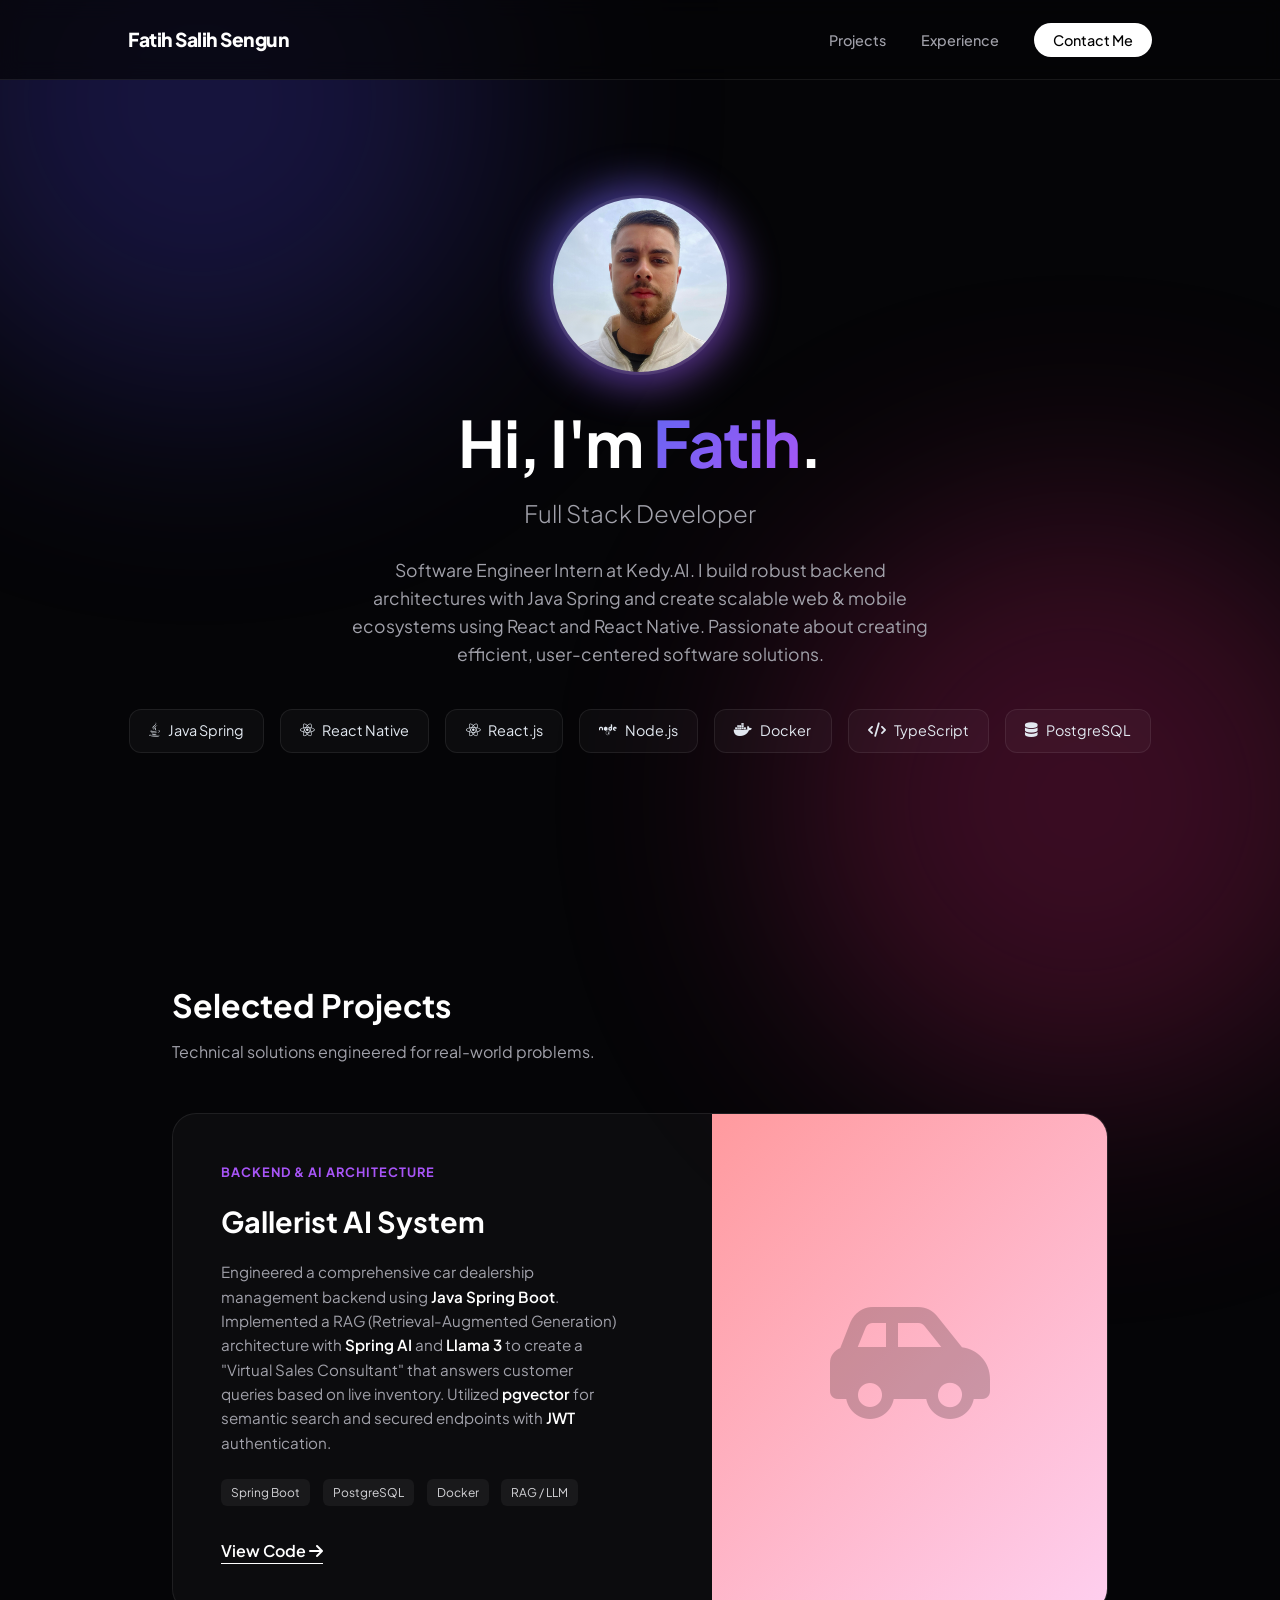
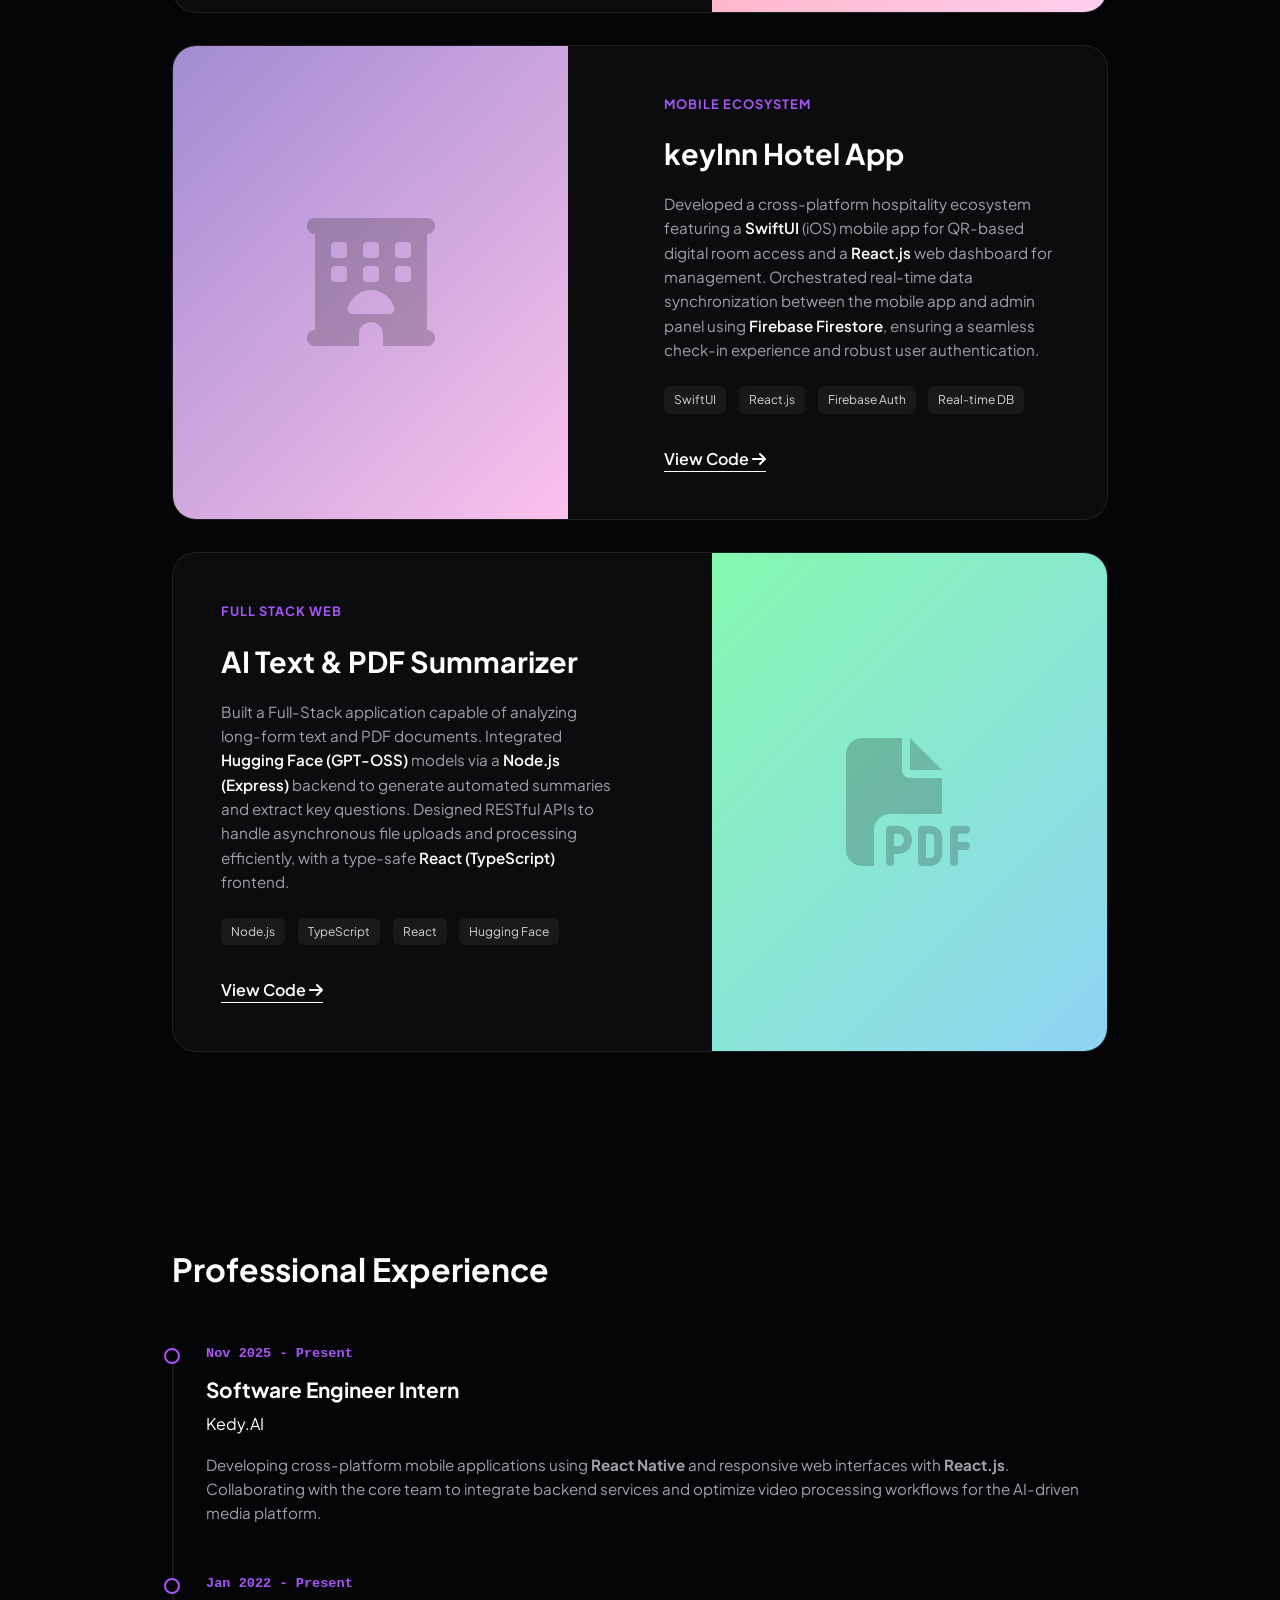
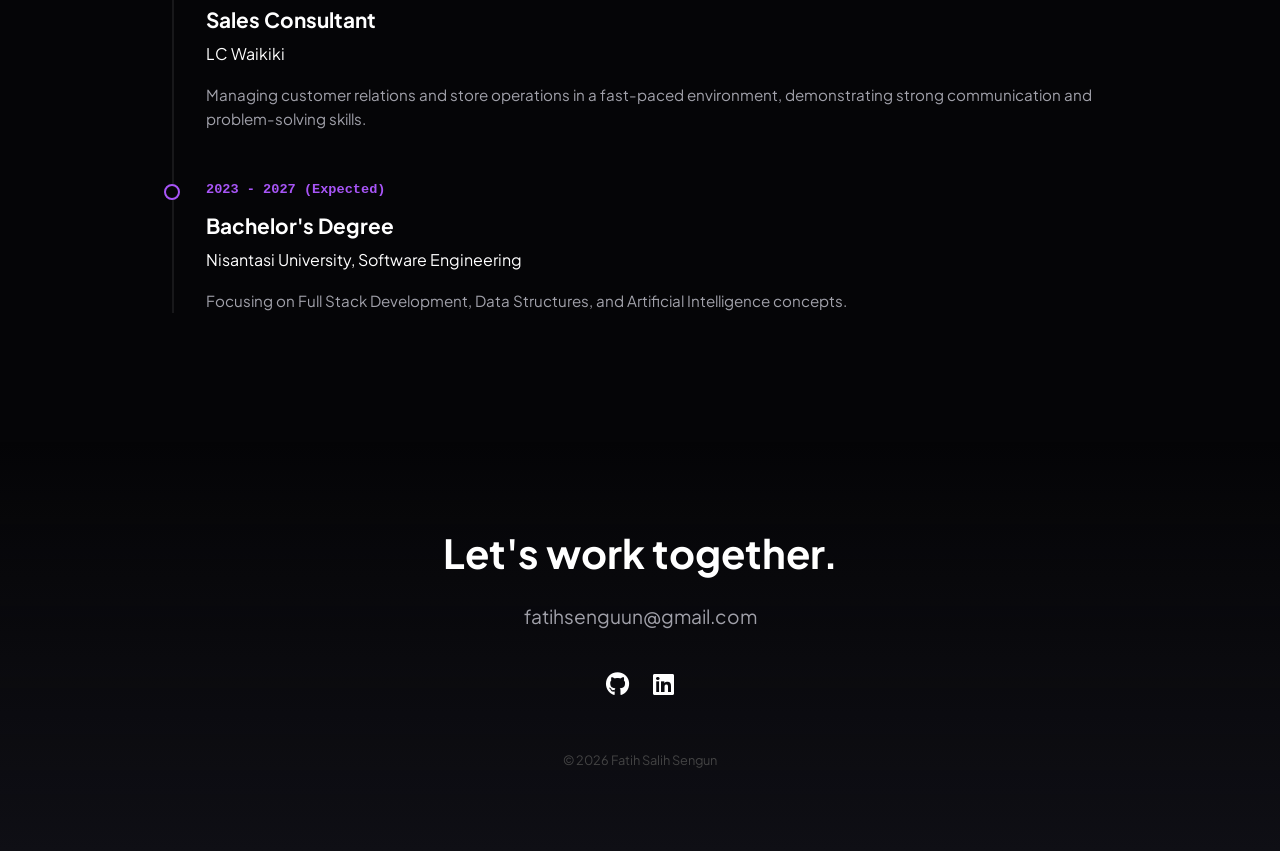
==== index.html @ d30a7472 "first commit" ====
<!DOCTYPE html>
<html lang="en">
<head>
    <meta charset="UTF-8">
    <meta name="viewport" content="width=device-width, initial-scale=1.0">
    <title>Fatih Salih Sengun | Full Stack Developer</title>
    <link rel="preconnect" href="https://fonts.googleapis.com">
    <link rel="preconnect" href="https://fonts.gstatic.com" crossorigin>
    <link href="https://fonts.googleapis.com/css2?family=Plus+Jakarta+Sans:wght@300;500;700;800&display=swap" rel="stylesheet">
    <link rel="stylesheet" href="https://cdnjs.cloudflare.com/ajax/libs/font-awesome/6.4.0/css/all.min.css">
    <link rel="stylesheet" href="style.css">
</head>
<body>

    <div class="ambient-light light-1"></div>
    <div class="ambient-light light-2"></div>

    <nav class="navbar">
        <div class="logo">Fatih Salih Sengun</div>
        <div class="nav-links">
            <a href="#projects">Projects</a>
            <a href="#experience">Experience</a>
            <a href="#contact" class="btn-contact">Contact Me</a>
        </div>
    </nav>

    <section class="hero-section">
        <div class="profile-glow-container">
            <div class="glowing-circle"></div>
            <img src="profile.png" alt="Fatih Salih Sengun" class="profile-img">
        </div>

        <h1 class="hero-title">
            Hi, I'm <span class="gradient-text">Fatih</span>.
        </h1>
        <h2 class="hero-subtitle">
            Full Stack Developer
        </h2>
        <p class="hero-desc">
            Software Engineer Intern at Kedy.AI. I build robust backend architectures with Java Spring and create scalable web & mobile ecosystems using React and React Native. Passionate about creating efficient, user-centered software solutions.
        </p>

        <div class="tech-badges">
            <span><i class="fa-brands fa-java"></i> Java Spring</span>
            <span><i class="fa-brands fa-react"></i> React Native</span>
            <span><i class="fa-brands fa-react"></i> React.js</span>
            <span><i class="fa-brands fa-node"></i> Node.js</span>
            <span><i class="fa-brands fa-docker"></i> Docker</span>
            <span><i class="fa-solid fa-code"></i> TypeScript</span>
            <span><i class="fa-solid fa-database"></i> PostgreSQL</span>
        </div>
    </section>

    <section id="projects" class="section-container">
        <div class="section-header">
            <h3>Selected Projects</h3>
            <p>Technical solutions engineered for real-world problems.</p>
        </div>

        <div class="project-row">
            <div class="project-info">
                <span class="project-tag">Backend & AI Architecture</span>
                <h4>Gallerist AI System</h4>
                <p>
                    Engineered a comprehensive car dealership management backend using <strong>Java Spring Boot</strong>. 
                    Implemented a RAG (Retrieval-Augmented Generation) architecture with <strong>Spring AI</strong> and <strong>Llama 3</strong> to create a "Virtual Sales Consultant" that answers customer queries based on live inventory.
                    Utilized <strong>pgvector</strong> for semantic search and secured endpoints with <strong>JWT</strong> authentication.
                </p>
                <div class="tech-stack-mini">
                    <span>Spring Boot</span>
                    <span>PostgreSQL</span>
                    <span>Docker</span>
                    <span>RAG / LLM</span>
                </div>
                <div class="links">
                    <a href="https://github.com/fatihsenguun/springbootgallerist" target="_blank">View Code <i class="fa-solid fa-arrow-right"></i></a>
                </div>
            </div>
            <div class="project-visual aesthetic-1">
                <i class="fa-solid fa-car-side icon-bg"></i>
            </div>
        </div>

        <div class="project-row reverse">
            <div class="project-info">
                <span class="project-tag">Mobile Ecosystem</span>
                <h4>keyInn Hotel App</h4>
                <p>
                    Developed a cross-platform hospitality ecosystem featuring a <strong>SwiftUI</strong> (iOS) mobile app for QR-based digital room access and a <strong>React.js</strong> web dashboard for management.
                    Orchestrated real-time data synchronization between the mobile app and admin panel using <strong>Firebase Firestore</strong>, ensuring a seamless check-in experience and robust user authentication.
                </p>
                <div class="tech-stack-mini">
                    <span>SwiftUI</span>
                    <span>React.js</span>
                    <span>Firebase Auth</span>
                    <span>Real-time DB</span>
                </div>
                <div class="links">
                    <a href="https://github.com/fatihsenguun/swiftuihotelproject" target="_blank">View Code <i class="fa-solid fa-arrow-right"></i></a>
                </div>
            </div>
            <div class="project-visual aesthetic-2">
                <i class="fa-solid fa-hotel icon-bg"></i>
            </div>
        </div>

         <div class="project-row">
            <div class="project-info">
                <span class="project-tag">Full Stack Web</span>
                <h4>AI Text & PDF Summarizer</h4>
                <p>
                    Built a Full-Stack application capable of analyzing long-form text and PDF documents. 
                    Integrated <strong>Hugging Face (GPT-OSS)</strong> models via a <strong>Node.js (Express)</strong> backend to generate automated summaries and extract key questions.
                    Designed RESTful APIs to handle asynchronous file uploads and processing efficiently, with a type-safe <strong>React (TypeScript)</strong> frontend.
                </p>
                <div class="tech-stack-mini">
                    <span>Node.js</span>
                    <span>TypeScript</span>
                    <span>React</span>
                    <span>Hugging Face</span>
                </div>
                <div class="links">
                    <a href="https://github.com/fatihsenguun/ai-textpdf-summarizer" target="_blank">View Code <i class="fa-solid fa-arrow-right"></i></a>
                </div>
            </div>
            <div class="project-visual aesthetic-3">
                <i class="fa-solid fa-file-pdf icon-bg"></i>
            </div>
        </div>
    </section>

    <section id="experience" class="section-container">
        <div class="section-header">
            <h3>Professional Experience</h3>
        </div>

        <div class="timeline-clean">
            <div class="timeline-item">
                <div class="time">Nov 2025 - Present</div>
                <div class="role">Software Engineer Intern</div>
                <div class="company">Kedy.AI</div>
                <p>
                    Developing cross-platform mobile applications using <strong>React Native</strong> and responsive web interfaces with <strong>React.js</strong>. 
                    Collaborating with the core team to integrate backend services and optimize video processing workflows for the AI-driven media platform.
                </p>
            </div>
            <div class="timeline-item">
                <div class="time">Jan 2022 - Present</div>
                <div class="role">Sales Consultant</div>
                <div class="company">LC Waikiki</div>
                <p>Managing customer relations and store operations in a fast-paced environment, demonstrating strong communication and problem-solving skills.</p>
            </div>
            <div class="timeline-item">
                <div class="time">2023 - 2027 (Expected)</div>
                <div class="role">Bachelor's Degree</div>
                <div class="company">Nisantasi University, Software Engineering</div>
                <p>Focusing on Full Stack Development, Data Structures, and Artificial Intelligence concepts.</p>
            </div>
        </div>
    </section>

    <footer id="contact">
        <h2>Let's work together.</h2>
        <p>fatihsenguun@gmail.com</p>
        <div class="footer-socials">
            <a href="https://github.com/fatihsenguun" target="_blank"><i class="fa-brands fa-github"></i></a>
            <a href="https://www.linkedin.com/in/fatih-salih-sengun-7976012b3" target="_blank"><i class="fa-brands fa-linkedin"></i></a>
        </div>
        <div class="copyright">© 2026 Fatih Salih Sengun</div>
    </footer>

    <script>
        if (history.scrollRestoration) {
            history.scrollRestoration = 'manual';
        } else {
            window.onbeforeunload = function () {
                window.scrollTo(0, 0);
            }
        }
        window.onload = function() {
            window.scrollTo(0, 0);
        }
    </script>

</body>
</html>
---- style.css ----
/* RESET & FONTS */
:root {
    --bg-main: #050507; /* Deep Void */
    --text-white: #ffffff;
    --text-gray: #a1a1aa;
    --primary-gradient: linear-gradient(135deg, #6366f1 0%, #a855f7 100%); /* Indigo to Purple */
    --surface-dark: rgba(255, 255, 255, 0.03);
    --border-light: rgba(255, 255, 255, 0.08);
    --glow-color: rgba(124, 58, 237, 0.5);
}

* {
    margin: 0;
    padding: 0;
    box-sizing: border-box;
    scroll-behavior: smooth;
}

body {
    background-color: var(--bg-main);
    color: var(--text-white);
    font-family: 'Plus Jakarta Sans', sans-serif;
    overflow-x: hidden;
    line-height: 1.6;
}

/* AMBIENT LIGHTS */
.ambient-light {
    position: fixed;
    width: 600px;
    height: 600px;
    border-radius: 50%;
    filter: blur(120px);
    z-index: -1;
    opacity: 0.25;
}

.light-1 {
    background: #4f46e5;
    top: -200px;
    left: -100px;
}

.light-2 {
    background: #db2777;
    bottom: -200px;
    right: -100px;
}

/* NAVBAR */
.navbar {
    display: flex;
    justify-content: space-between;
    align-items: center;
    padding: 1.5rem 10%;
    position: fixed;
    top: 0;
    width: 100%;
    backdrop-filter: blur(10px);
    background: rgba(5, 5, 7, 0.7);
    z-index: 100;
    border-bottom: 1px solid var(--border-light);
}

.logo {
    font-weight: 800;
    font-size: 1.2rem;
    color: #fff; /* Plain white for the name as requested */
    letter-spacing: -0.5px;
}

.nav-links a {
    text-decoration: none;
    color: var(--text-gray);
    margin-left: 2rem;
    font-size: 0.9rem;
    transition: 0.3s;
    font-weight: 500;
}

.nav-links a:hover {
    color: #fff;
}

.btn-contact {
    background: #fff;
    color: #000 !important;
    padding: 0.5rem 1.2rem;
    border-radius: 50px;
    font-weight: 600;
}

/* HERO SECTION */
.hero-section {
    min-height: 100vh;
    display: flex;
    flex-direction: column;
    justify-content: center;
    align-items: center;
    text-align: center;
    padding: 2rem;
    padding-top: 5rem;
}

.profile-glow-container {
    position: relative;
    width: 180px;
    height: 180px;
    margin-bottom: 2rem;
}

.glowing-circle {
    position: absolute;
    top: 50%; left: 50%;
    transform: translate(-50%, -50%);
    width: 110%;
    height: 110%;
    background: var(--primary-gradient);
    border-radius: 50%;
    filter: blur(20px);
    opacity: 0.6;
    animation: pulse 3s infinite;
}

@keyframes pulse {
    0% { opacity: 0.4; transform: translate(-50%, -50%) scale(0.95); }
    50% { opacity: 0.7; transform: translate(-50%, -50%) scale(1.05); }
    100% { opacity: 0.4; transform: translate(-50%, -50%) scale(0.95); }
}

.profile-img {
    width: 100%;
    height: 100%;
    border-radius: 50%;
    object-fit: cover;
    position: relative;
    z-index: 2;
    border: 3px solid rgba(255,255,255,0.1);
}

.hero-title {
    font-size: 4rem;
    font-weight: 700;
    line-height: 1.1;
    margin-bottom: 1rem;
    letter-spacing: -0.02em;
}

.gradient-text {
    background: var(--primary-gradient);
    -webkit-background-clip: text;
    -webkit-text-fill-color: transparent;
}

.hero-subtitle {
    font-size: 1.5rem;
    font-weight: 300;
    color: var(--text-gray);
    margin-bottom: 1.5rem;
}

.hero-desc {
    max-width: 600px;
    color: var(--text-gray);
    margin-bottom: 2.5rem;
    font-size: 1.1rem;
}

.tech-badges {
    display: flex;
    gap: 1rem;
    flex-wrap: wrap;
    justify-content: center;
}

.tech-badges span {
    background: var(--surface-dark);
    border: 1px solid var(--border-light);
    padding: 0.6rem 1.2rem;
    border-radius: 12px;
    font-size: 0.9rem;
    display: flex;
    align-items: center;
    gap: 8px;
    transition: 0.3s;
    color: #e2e8f0;
}

.tech-badges span:hover {
    border-color: #a855f7;
    background: rgba(168, 85, 247, 0.1);
}

/* SECTION STRUCTURE */
.section-container {
    max-width: 1000px;
    margin: 0 auto;
    padding: 5rem 2rem;
}

.section-header {
    margin-bottom: 3rem;
}

.section-header h3 {
    font-size: 2rem;
    margin-bottom: 0.5rem;
}

.section-header p {
    color: var(--text-gray);
}

/* PROJECTS ROW */
.project-row {
    display: flex;
    gap: 3rem;
    background: var(--surface-dark);
    border: 1px solid var(--border-light);
    border-radius: 24px;
    overflow: hidden;
    margin-bottom: 2rem;
    transition: transform 0.3s ease;
}

.project-row:hover {
    transform: translateY(-5px);
    border-color: rgba(255,255,255,0.2);
}

.project-row.reverse {
    flex-direction: row-reverse;
}

.project-info {
    flex: 1;
    padding: 3rem;
    display: flex;
    flex-direction: column;
    justify-content: center;
}

.project-tag {
    color: #a855f7;
    font-size: 0.8rem;
    font-weight: 700;
    text-transform: uppercase;
    letter-spacing: 1px;
    margin-bottom: 1rem;
}

.project-info h4 {
    font-size: 1.8rem;
    margin-bottom: 1rem;
}

.project-info p {
    color: var(--text-gray);
    margin-bottom: 1.5rem;
    font-size: 0.95rem;
}

.project-info strong {
    color: #fff;
    font-weight: 600;
}

.tech-stack-mini {
    display: flex;
    gap: 0.8rem;
    margin-bottom: 2rem;
    flex-wrap: wrap;
}

.tech-stack-mini span {
    font-size: 0.75rem;
    background: rgba(255,255,255,0.05);
    padding: 4px 10px;
    border-radius: 6px;
    color: #d4d4d8;
}

.links a {
    text-decoration: none;
    color: #fff;
    font-weight: 600;
    border-bottom: 1px solid #fff;
    padding-bottom: 2px;
    transition: 0.3s;
}

.links a:hover {
    color: #a855f7;
    border-color: #a855f7;
}

.project-visual {
    flex: 1;
    min-height: 320px;
    display: flex;
    align-items: center;
    justify-content: center;
    position: relative;
    overflow: hidden;
}

.icon-bg {
    font-size: 8rem;
    opacity: 0.2;
    color: #000;
}

/* Gradients for Images */
.aesthetic-1 { background: linear-gradient(135deg, #FF9A9E 0%, #FECFEF 100%); }
.aesthetic-2 { background: linear-gradient(135deg, #a18cd1 0%, #fbc2eb 100%); }
.aesthetic-3 { background: linear-gradient(135deg, #84fab0 0%, #8fd3f4 100%); }

/* TIMELINE */
.timeline-clean {
    border-left: 2px solid var(--border-light);
    padding-left: 2rem;
}

.timeline-item {
    position: relative;
    margin-bottom: 3rem;
}

.timeline-item::before {
    content: '';
    position: absolute;
    left: -2.6rem;
    top: 5px;
    width: 12px;
    height: 12px;
    background: var(--bg-main);
    border: 2px solid #a855f7;
    border-radius: 50%;
}

.time {
    font-size: 0.85rem;
    color: #a855f7;
    margin-bottom: 0.5rem;
    font-weight: 600;
    font-family: monospace;
}

.role {
    font-size: 1.3rem;
    font-weight: 700;
    margin-bottom: 0.3rem;
}

.company {
    font-size: 1rem;
    color: #fff;
    margin-bottom: 1rem;
}

.timeline-item p {
    color: var(--text-gray);
    font-size: 0.95rem;
}

/* FOOTER */
footer {
    text-align: center;
    padding: 5rem 1rem;
    background: linear-gradient(to top, #0f0f15, transparent);
}

footer h2 {
    font-size: 2.5rem;
    margin-bottom: 1rem;
}

footer p {
    font-size: 1.2rem;
    color: var(--text-gray);
    margin-bottom: 2rem;
}

.footer-socials {
    display: flex;
    justify-content: center;
    gap: 1.5rem;
    margin-bottom: 3rem;
}

.footer-socials a {
    color: #fff;
    font-size: 1.5rem;
    transition: 0.3s;
}

.footer-socials a:hover {
    color: #a855f7;
    transform: translateY(-3px);
}

.copyright {
    font-size: 0.8rem;
    color: #444;
}

/* RESPONSIVE */
@media (max-width: 768px) {
    .hero-title { font-size: 2.5rem; }
    .project-row { flex-direction: column; }
    .project-row.reverse { flex-direction: column; }
    .navbar { padding: 1.5rem 5%; }
    .nav-links { display: none; }
    .tech-badges { padding: 0 1rem; }
}
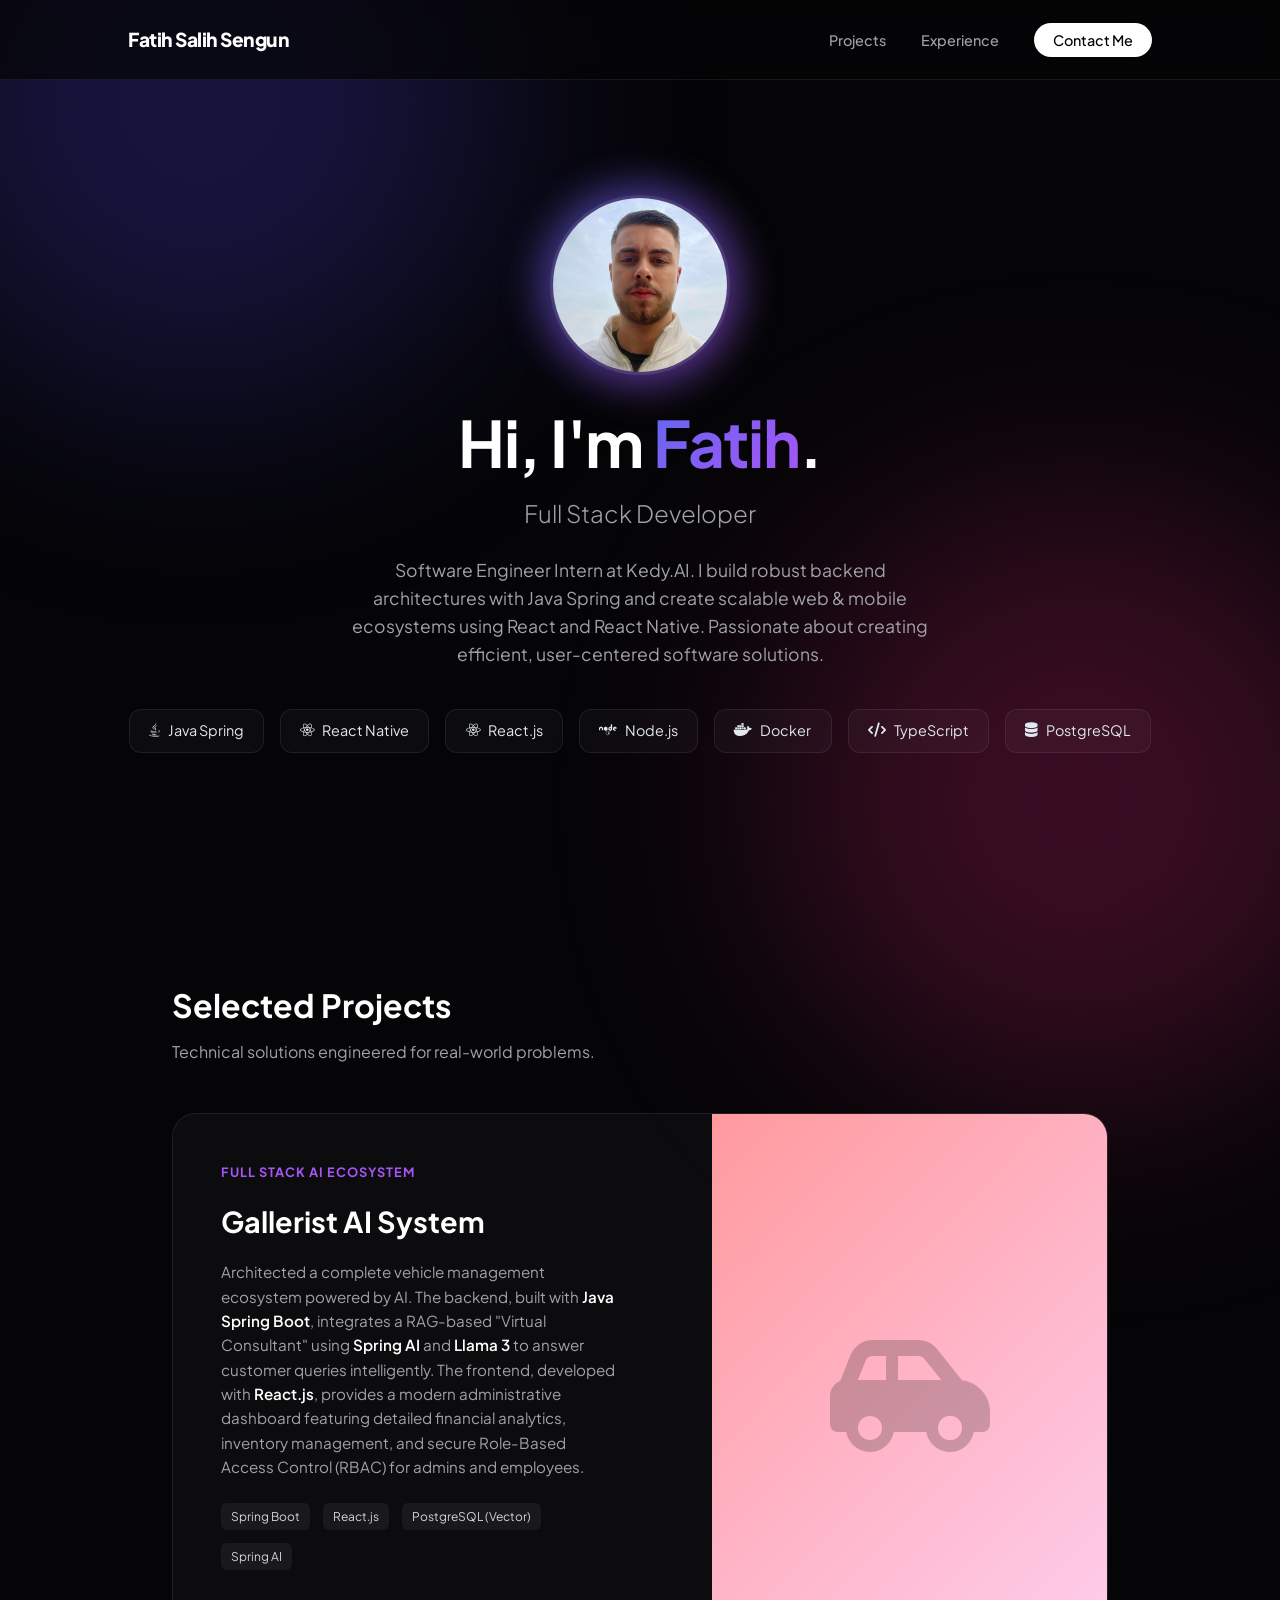
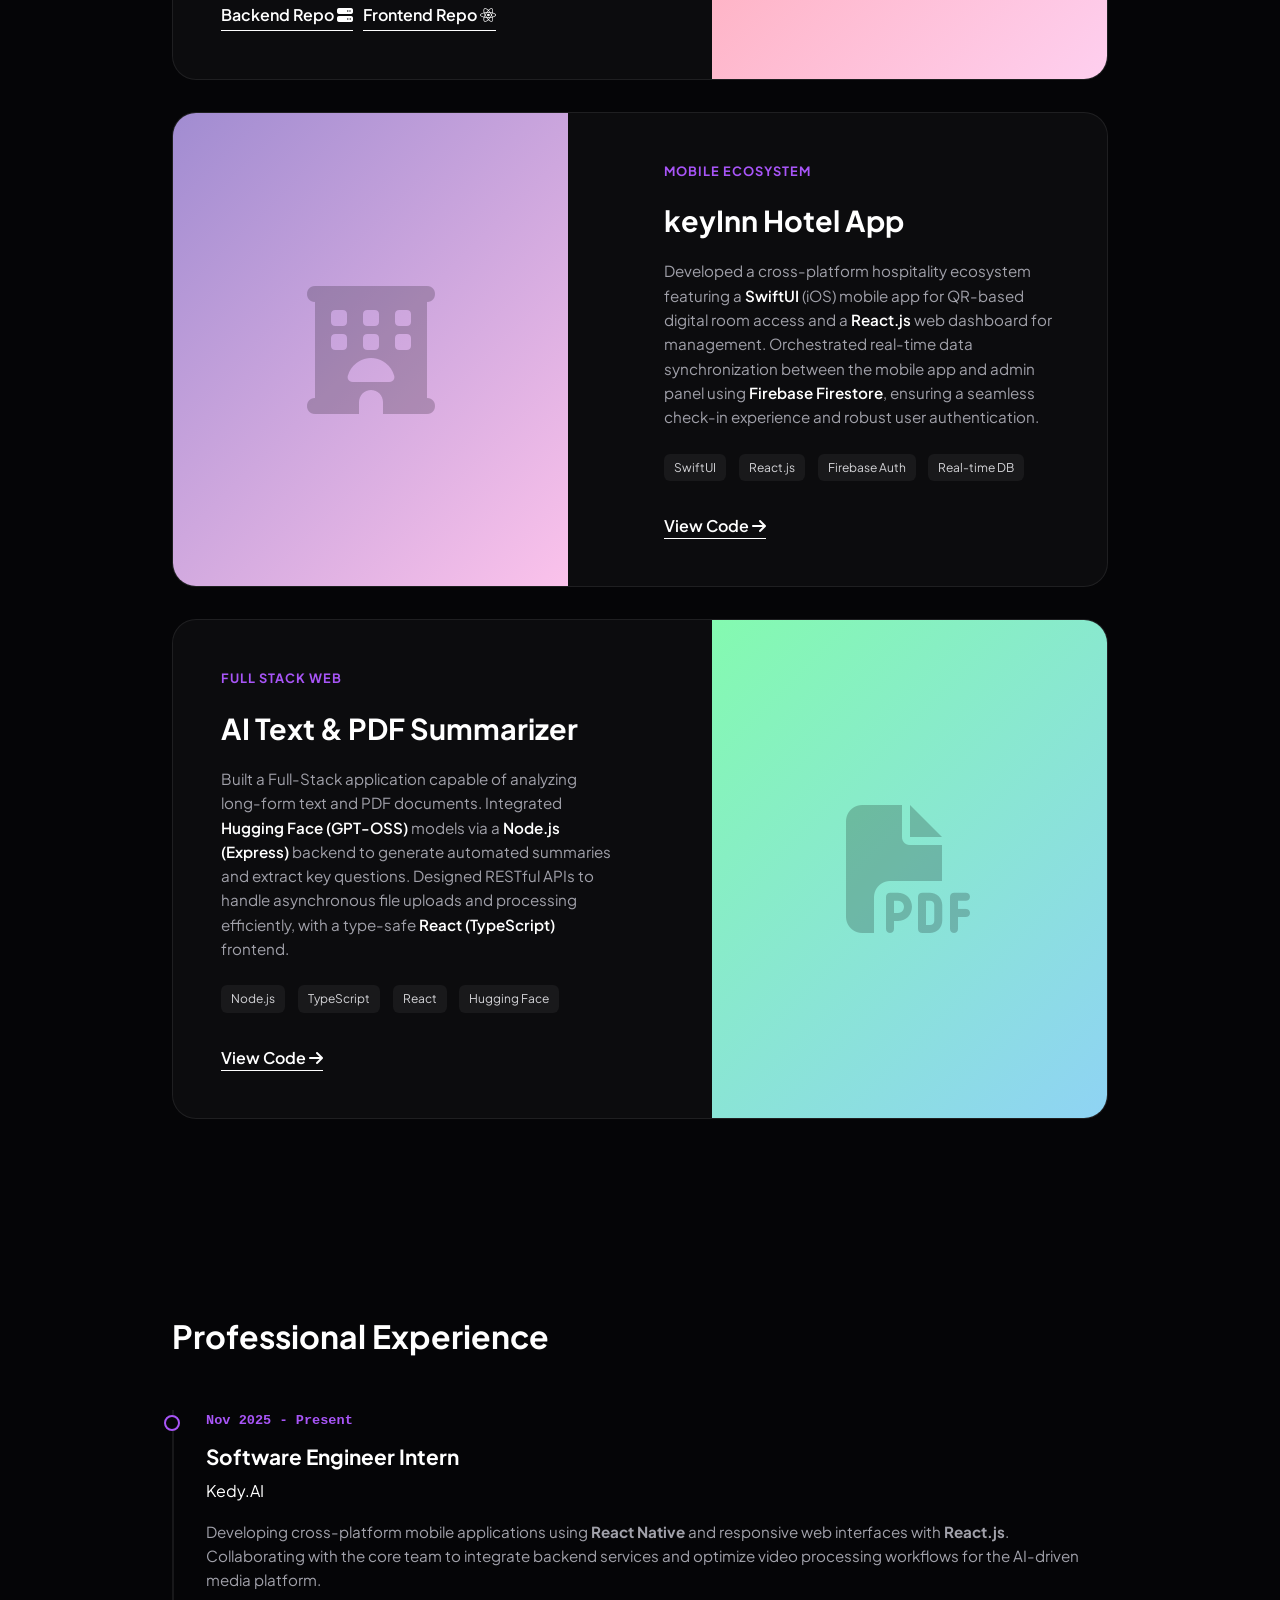
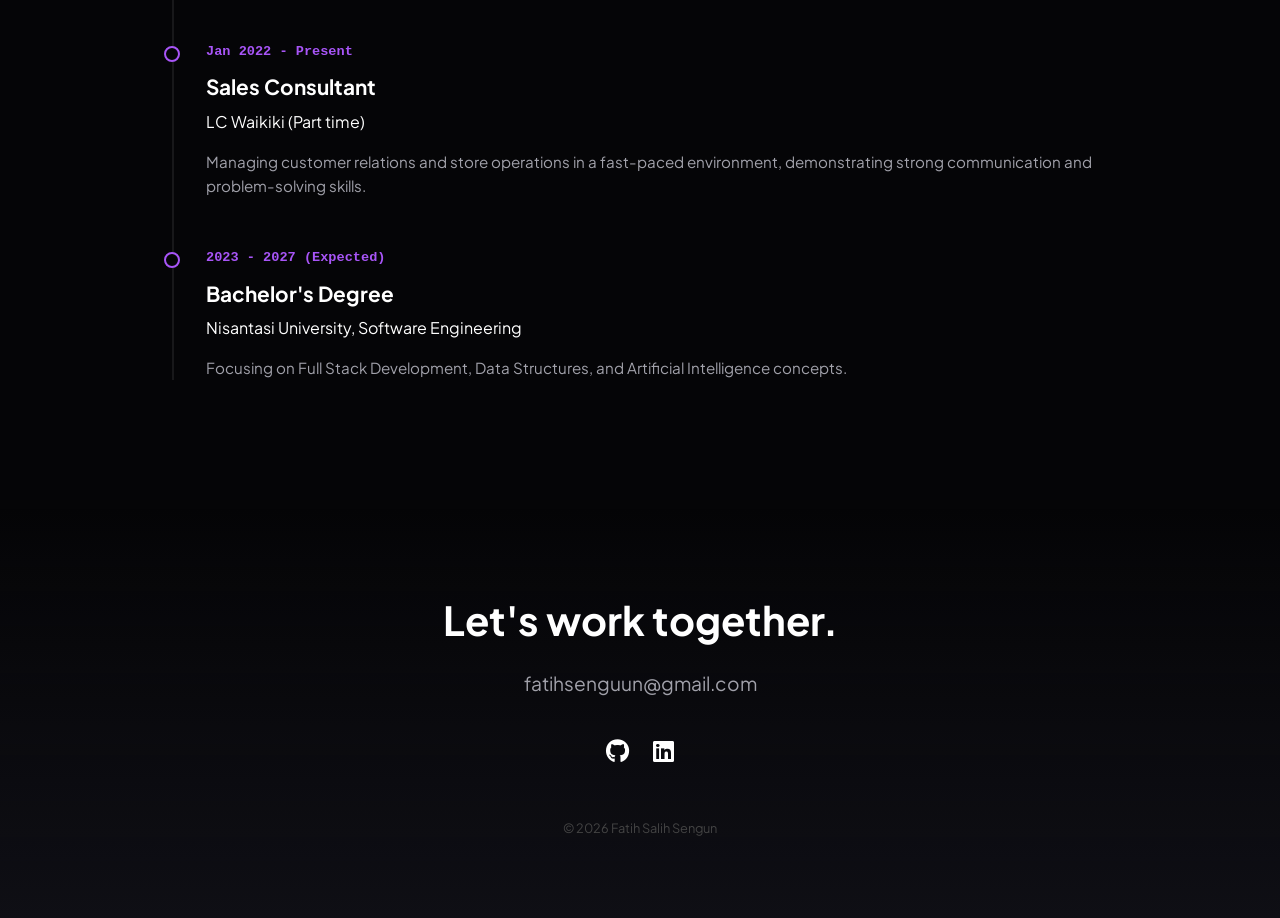
==== commit 1f668896: "update" ====
--- a/index.html
+++ b/index.html
@@ -59,28 +59,27 @@
 
         <div class="project-row">
             <div class="project-info">
-                <span class="project-tag">Backend & AI Architecture</span>
+                <span class="project-tag">Full Stack AI Ecosystem</span>
                 <h4>Gallerist AI System</h4>
                 <p>
-                    Engineered a comprehensive car dealership management backend using <strong>Java Spring Boot</strong>. 
-                    Implemented a RAG (Retrieval-Augmented Generation) architecture with <strong>Spring AI</strong> and <strong>Llama 3</strong> to create a "Virtual Sales Consultant" that answers customer queries based on live inventory.
-                    Utilized <strong>pgvector</strong> for semantic search and secured endpoints with <strong>JWT</strong> authentication.
+                    Architected a complete vehicle management ecosystem powered by AI. The backend, built with <strong>Java Spring Boot</strong>, integrates a RAG-based "Virtual Consultant" using <strong>Spring AI</strong> and <strong>Llama 3</strong> to answer customer queries intelligently.
+                    The frontend, developed with <strong>React.js</strong>, provides a modern administrative dashboard featuring detailed financial analytics, inventory management, and secure Role-Based Access Control (RBAC) for admins and employees.
                 </p>
                 <div class="tech-stack-mini">
                     <span>Spring Boot</span>
-                    <span>PostgreSQL</span>
-                    <span>Docker</span>
-                    <span>RAG / LLM</span>
+                    <span>React.js</span>
+                    <span>PostgreSQL (Vector)</span>
+                    <span>Spring AI</span>
                 </div>
-                <div class="links">
-                    <a href="https://github.com/fatihsenguun/springbootgallerist" target="_blank">View Code <i class="fa-solid fa-arrow-right"></i></a>
+                <div class="links" style="gap: 10px; display: flex;">
+                    <a href="https://github.com/fatihsenguun/springbootgallerist" target="_blank">Backend Repo <i class="fa-solid fa-server"></i></a>
+                    <a href="https://github.com/fatihsenguun/reactgallerist" target="_blank">Frontend Repo <i class="fa-brands fa-react"></i></a>
                 </div>
             </div>
             <div class="project-visual aesthetic-1">
                 <i class="fa-solid fa-car-side icon-bg"></i>
             </div>
         </div>
-
         <div class="project-row reverse">
             <div class="project-info">
                 <span class="project-tag">Mobile Ecosystem</span>
@@ -147,7 +146,7 @@
             <div class="timeline-item">
                 <div class="time">Jan 2022 - Present</div>
                 <div class="role">Sales Consultant</div>
-                <div class="company">LC Waikiki</div>
+                <div class="company">LC Waikiki (Part time)</div>
                 <p>Managing customer relations and store operations in a fast-paced environment, demonstrating strong communication and problem-solving skills.</p>
             </div>
             <div class="timeline-item">
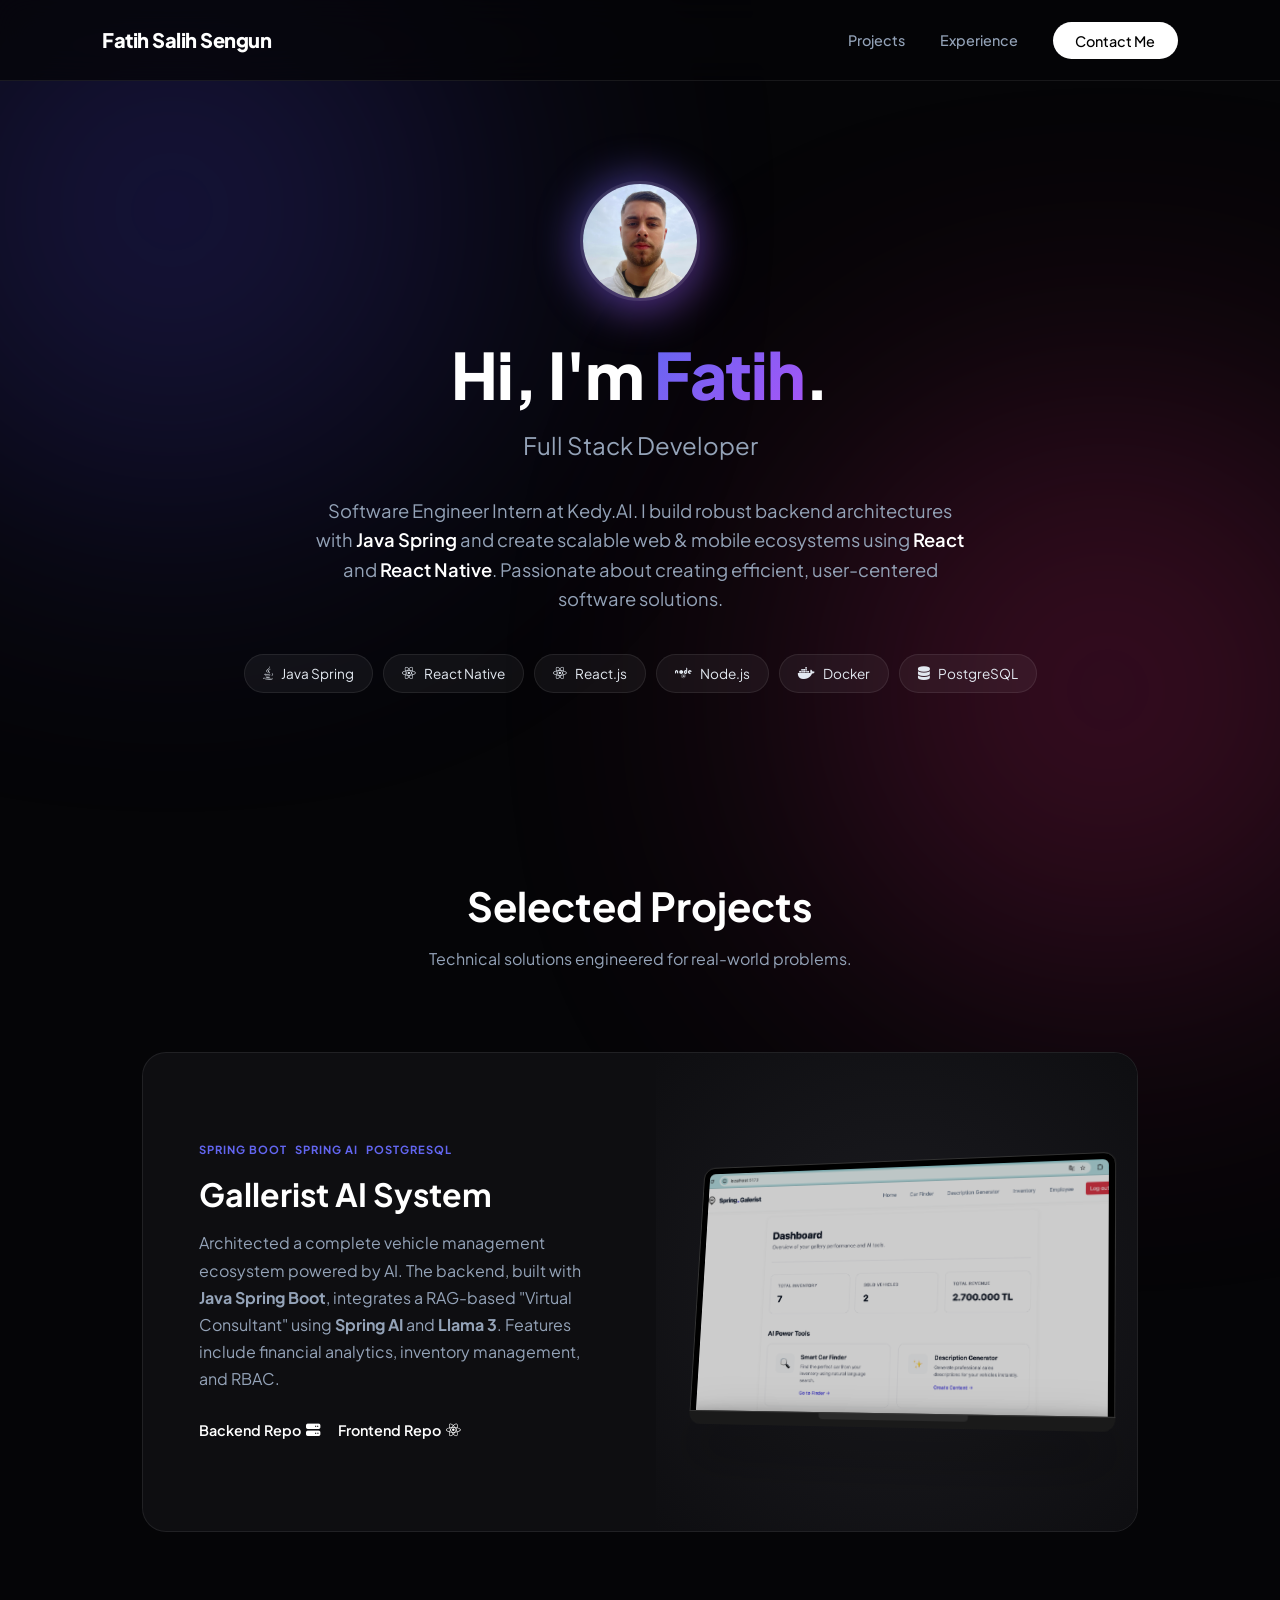
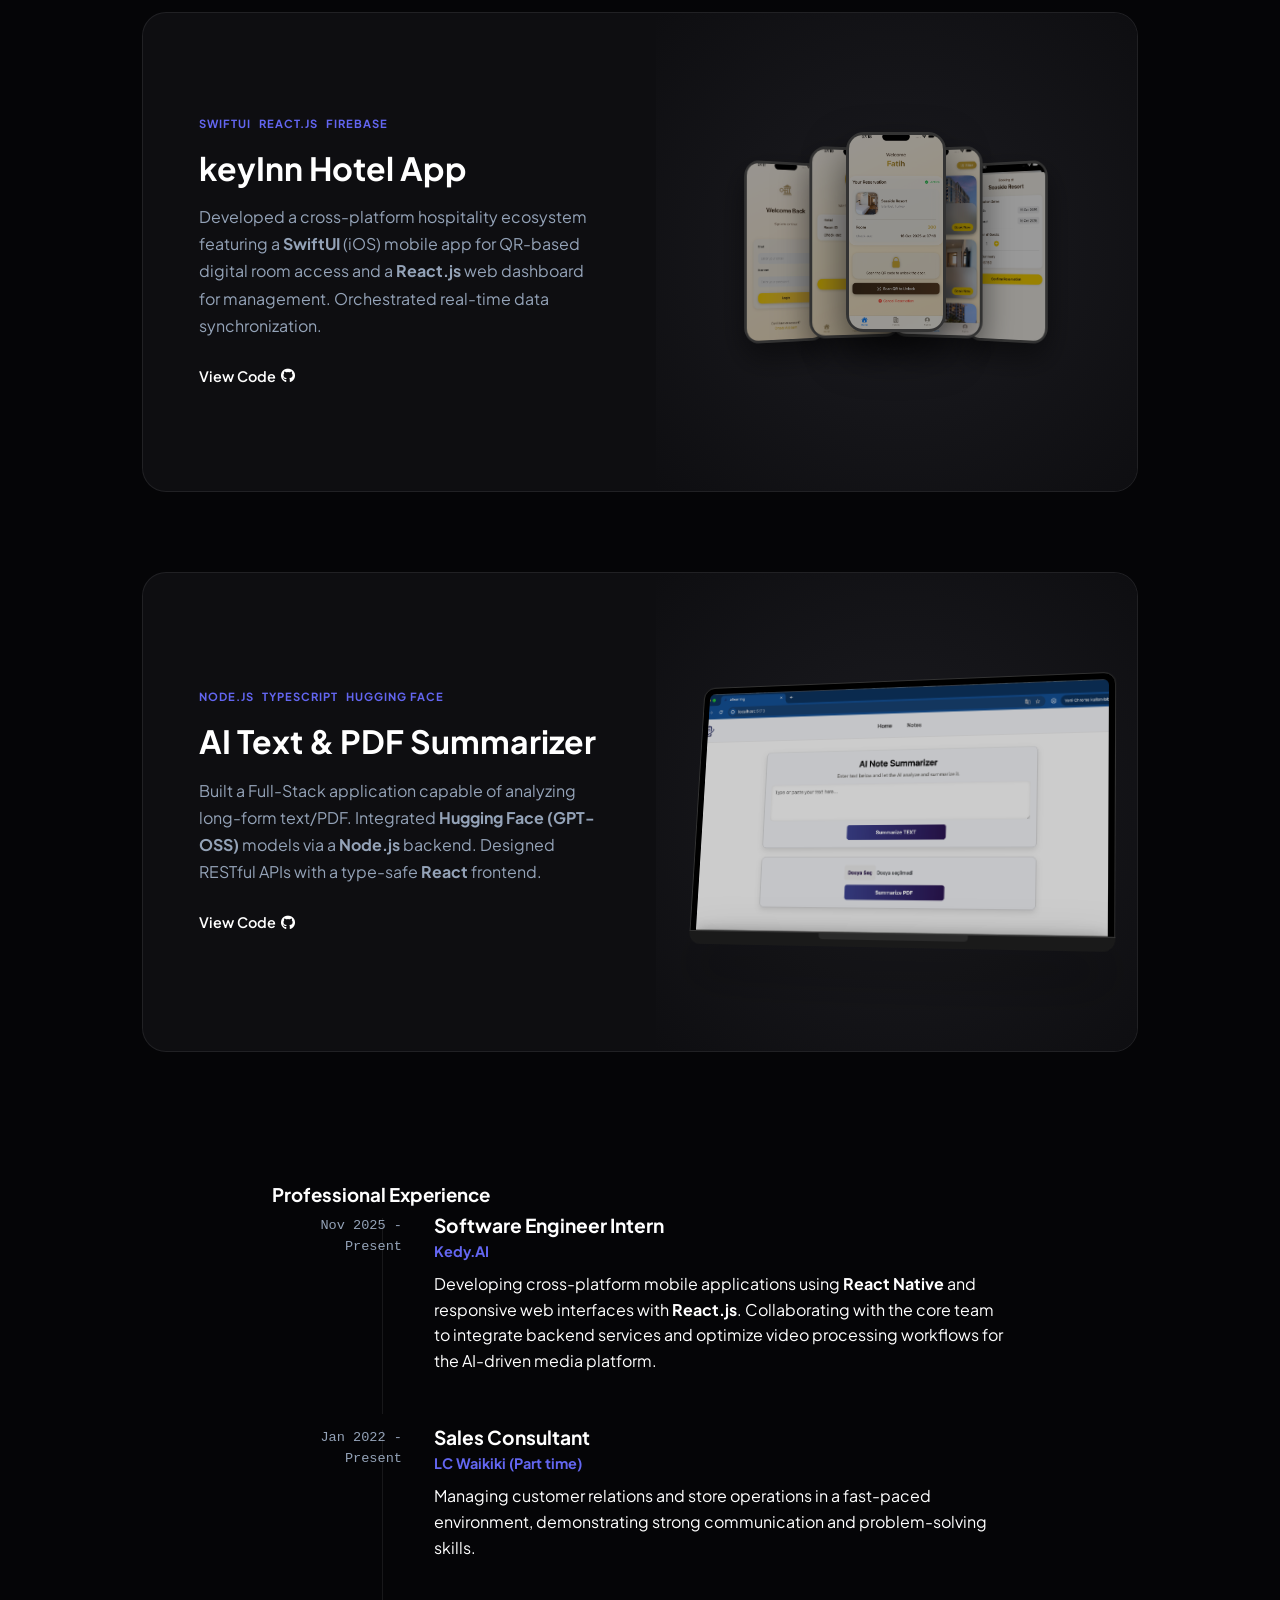
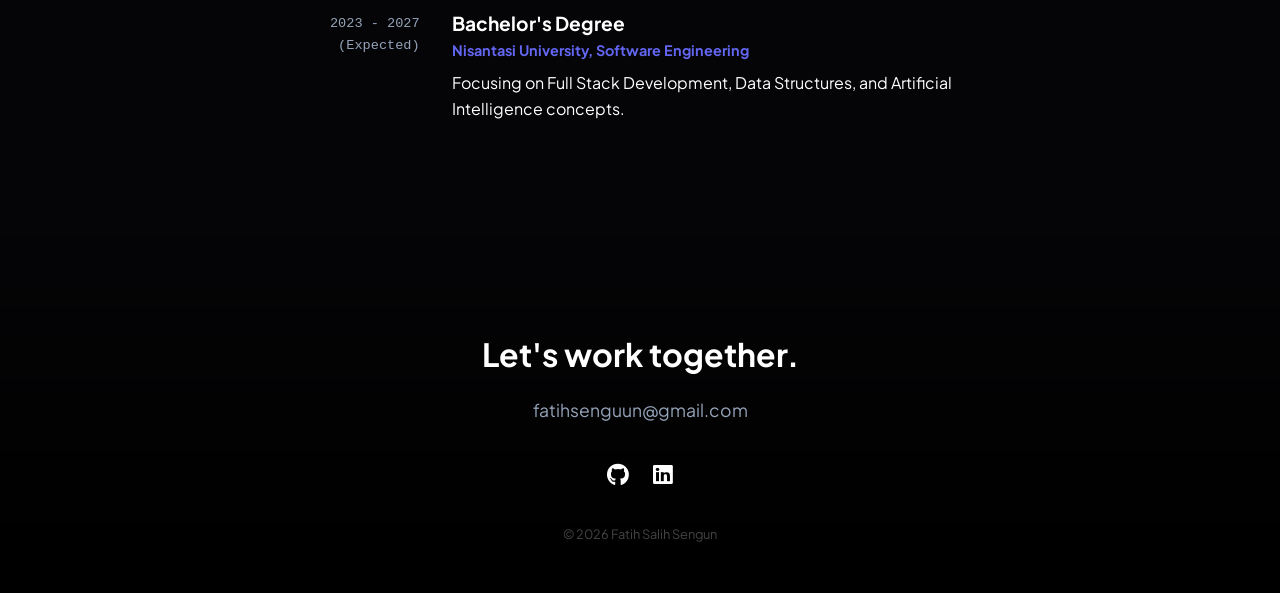
==== commit 316c1c9e: "update" ====
--- a/index.html
+++ b/index.html
@@ -3,183 +3,206 @@
 <head>
     <meta charset="UTF-8">
     <meta name="viewport" content="width=device-width, initial-scale=1.0">
-    <title>Fatih Salih Sengun | Full Stack Developer</title>
+    <title>Fatih Salih Sengun | Full Stack Engineer</title>
+    
     <link rel="preconnect" href="https://fonts.googleapis.com">
     <link rel="preconnect" href="https://fonts.gstatic.com" crossorigin>
-    <link href="https://fonts.googleapis.com/css2?family=Plus+Jakarta+Sans:wght@300;500;700;800&display=swap" rel="stylesheet">
+    <link href="https://fonts.googleapis.com/css2?family=Plus+Jakarta+Sans:wght@300;400;500;600;700;800&display=swap" rel="stylesheet">
     <link rel="stylesheet" href="https://cdnjs.cloudflare.com/ajax/libs/font-awesome/6.4.0/css/all.min.css">
     <link rel="stylesheet" href="style.css">
 </head>
 <body>
 
-    <div class="ambient-light light-1"></div>
-    <div class="ambient-light light-2"></div>
+    <div class="ambient-glow glow-1"></div>
+    <div class="ambient-glow glow-2"></div>
 
     <nav class="navbar">
         <div class="logo">Fatih Salih Sengun</div>
         <div class="nav-links">
             <a href="#projects">Projects</a>
             <a href="#experience">Experience</a>
-            <a href="#contact" class="btn-contact">Contact Me</a>
+            <a href="#contact" class="btn-cta">Contact Me</a>
         </div>
     </nav>
 
-    <section class="hero-section">
-        <div class="profile-glow-container">
-            <div class="glowing-circle"></div>
-            <img src="profile.png" alt="Fatih Salih Sengun" class="profile-img">
-        </div>
-
-        <h1 class="hero-title">
-            Hi, I'm <span class="gradient-text">Fatih</span>.
-        </h1>
-        <h2 class="hero-subtitle">
-            Full Stack Developer
-        </h2>
+    <section class="hero">
+        <div class="profile-container">
+            <div class="profile-ring"></div>
+            <img src="assets/profile.png" alt="Fatih Salih Sengun" class="profile-img">
+        </div>
+
+        <h1>Hi, I'm <span class="gradient-text">Fatih</span>.</h1>
+        <h2 class="hero-subtitle">Full Stack Developer</h2>
+        
         <p class="hero-desc">
-            Software Engineer Intern at Kedy.AI. I build robust backend architectures with Java Spring and create scalable web & mobile ecosystems using React and React Native. Passionate about creating efficient, user-centered software solutions.
+            Software Engineer Intern at Kedy.AI. I build robust backend architectures with 
+            <span class="highlight">Java Spring</span> and create scalable web & mobile ecosystems using 
+            <span class="highlight">React</span> and <span class="highlight">React Native</span>.
+            Passionate about creating efficient, user-centered software solutions.
         </p>
 
-        <div class="tech-badges">
-            <span><i class="fa-brands fa-java"></i> Java Spring</span>
-            <span><i class="fa-brands fa-react"></i> React Native</span>
-            <span><i class="fa-brands fa-react"></i> React.js</span>
-            <span><i class="fa-brands fa-node"></i> Node.js</span>
-            <span><i class="fa-brands fa-docker"></i> Docker</span>
-            <span><i class="fa-solid fa-code"></i> TypeScript</span>
-            <span><i class="fa-solid fa-database"></i> PostgreSQL</span>
+        <div class="tech-stack">
+            <div class="tech-pill"><i class="fa-brands fa-java"></i> Java Spring</div>
+            <div class="tech-pill"><i class="fa-brands fa-react"></i> React Native</div>
+            <div class="tech-pill"><i class="fa-brands fa-react"></i> React.js</div>
+            <div class="tech-pill"><i class="fa-brands fa-node"></i> Node.js</div>
+            <div class="tech-pill"><i class="fa-brands fa-docker"></i> Docker</div>
+            <div class="tech-pill"><i class="fa-solid fa-database"></i> PostgreSQL</div>
         </div>
     </section>
 
-    <section id="projects" class="section-container">
-        <div class="section-header">
+    <section id="projects" class="projects-section">
+        <div class="section-title">
             <h3>Selected Projects</h3>
             <p>Technical solutions engineered for real-world problems.</p>
         </div>
 
-        <div class="project-row">
-            <div class="project-info">
-                <span class="project-tag">Full Stack AI Ecosystem</span>
-                <h4>Gallerist AI System</h4>
-                <p>
-                    Architected a complete vehicle management ecosystem powered by AI. The backend, built with <strong>Java Spring Boot</strong>, integrates a RAG-based "Virtual Consultant" using <strong>Spring AI</strong> and <strong>Llama 3</strong> to answer customer queries intelligently.
-                    The frontend, developed with <strong>React.js</strong>, provides a modern administrative dashboard featuring detailed financial analytics, inventory management, and secure Role-Based Access Control (RBAC) for admins and employees.
-                </p>
-                <div class="tech-stack-mini">
-                    <span>Spring Boot</span>
-                    <span>React.js</span>
-                    <span>PostgreSQL (Vector)</span>
-                    <span>Spring AI</span>
-                </div>
-                <div class="links" style="gap: 10px; display: flex;">
-                    <a href="https://github.com/fatihsenguun/springbootgallerist" target="_blank">Backend Repo <i class="fa-solid fa-server"></i></a>
-                    <a href="https://github.com/fatihsenguun/reactgallerist" target="_blank">Frontend Repo <i class="fa-brands fa-react"></i></a>
-                </div>
-            </div>
-            <div class="project-visual aesthetic-1">
-                <i class="fa-solid fa-car-side icon-bg"></i>
-            </div>
-        </div>
-        <div class="project-row reverse">
-            <div class="project-info">
-                <span class="project-tag">Mobile Ecosystem</span>
-                <h4>keyInn Hotel App</h4>
-                <p>
-                    Developed a cross-platform hospitality ecosystem featuring a <strong>SwiftUI</strong> (iOS) mobile app for QR-based digital room access and a <strong>React.js</strong> web dashboard for management.
-                    Orchestrated real-time data synchronization between the mobile app and admin panel using <strong>Firebase Firestore</strong>, ensuring a seamless check-in experience and robust user authentication.
-                </p>
-                <div class="tech-stack-mini">
-                    <span>SwiftUI</span>
-                    <span>React.js</span>
-                    <span>Firebase Auth</span>
-                    <span>Real-time DB</span>
-                </div>
-                <div class="links">
-                    <a href="https://github.com/fatihsenguun/swiftuihotelproject" target="_blank">View Code <i class="fa-solid fa-arrow-right"></i></a>
-                </div>
-            </div>
-            <div class="project-visual aesthetic-2">
-                <i class="fa-solid fa-hotel icon-bg"></i>
-            </div>
-        </div>
-
-         <div class="project-row">
-            <div class="project-info">
-                <span class="project-tag">Full Stack Web</span>
-                <h4>AI Text & PDF Summarizer</h4>
-                <p>
-                    Built a Full-Stack application capable of analyzing long-form text and PDF documents. 
-                    Integrated <strong>Hugging Face (GPT-OSS)</strong> models via a <strong>Node.js (Express)</strong> backend to generate automated summaries and extract key questions.
-                    Designed RESTful APIs to handle asynchronous file uploads and processing efficiently, with a type-safe <strong>React (TypeScript)</strong> frontend.
-                </p>
-                <div class="tech-stack-mini">
-                    <span>Node.js</span>
-                    <span>TypeScript</span>
-                    <span>React</span>
-                    <span>Hugging Face</span>
-                </div>
-                <div class="links">
-                    <a href="https://github.com/fatihsenguun/ai-textpdf-summarizer" target="_blank">View Code <i class="fa-solid fa-arrow-right"></i></a>
-                </div>
-            </div>
-            <div class="project-visual aesthetic-3">
-                <i class="fa-solid fa-file-pdf icon-bg"></i>
-            </div>
+        <div class="projects-stack">
+            
+            <div class="project-card">
+                <div class="card-content">
+                    <div class="tags">
+                        <span>Spring Boot</span>
+                        <span>Spring AI</span>
+                        <span>PostgreSQL</span>
+                    </div>
+                    <h4>Gallerist AI System</h4>
+                    <p>
+                        Architected a complete vehicle management ecosystem powered by AI. The backend, built with <strong>Java Spring Boot</strong>, integrates a RAG-based "Virtual Consultant" using <strong>Spring AI</strong> and <strong>Llama 3</strong>.
+                        Features include financial analytics, inventory management, and RBAC.
+                    </p>
+                    <div class="links">
+                        <a href="https://github.com/fatihsenguun/springbootgallerist" target="_blank">Backend Repo <i class="fa-solid fa-server"></i></a>
+                        <a href="https://github.com/fatihsenguun/reactgallerist" target="_blank">Frontend Repo <i class="fa-brands fa-react"></i></a>
+                    </div>
+                </div>
+                <div class="card-visual">
+                    <div class="mockup-laptop">
+                        <div class="screen">
+                            <div class="screen-content" style="background-image: url('./assets/dashboard.png');"></div>
+                        </div>
+                        <div class="base"></div>
+                    </div>
+                </div>
+            </div>
+
+            <div class="project-card mobile-project">
+                <div class="card-content">
+                    <div class="tags">
+                        <span>SwiftUI</span>
+                        <span>React.js</span>
+                        <span>Firebase</span>
+                    </div>
+                    <h4>keyInn Hotel App</h4>
+                    <p>
+                        Developed a cross-platform hospitality ecosystem featuring a <strong>SwiftUI</strong> (iOS) mobile app for QR-based digital room access and a <strong>React.js</strong> web dashboard for management.
+                        Orchestrated real-time data synchronization.
+                    </p>
+                    <div class="links">
+                        <a href="https://github.com/fatihsenguun/swiftuihotelproject" target="_blank">View Code <i class="fa-brands fa-github"></i></a>
+                    </div>
+                </div>
+                
+                <div class="card-visual phone-visual">
+                    <div class="phone-group">
+                        <div class="mockup-phone-mini">
+                            <div class="phone-screen" style="background-image: url('./assets/login.png');"></div>
+                        </div>
+                        <div class="mockup-phone-mini">
+                            <div class="phone-screen" style="background-image: url('./assets/profilep.png');"></div>
+                        </div>
+                        <div class="mockup-phone-mini center-phone">
+                            <div class="phone-screen" style="background-image: url('./assets/home-1.png');"></div>
+                        </div>
+                        <div class="mockup-phone-mini">
+                            <div class="phone-screen" style="background-image: url('./assets/selectHotels.png');"></div>
+                        </div>
+                        <div class="mockup-phone-mini">
+                            <div class="phone-screen" style="background-image: url('./assets/bookNow.png');"></div>
+                        </div>
+                    </div>
+                </div>
+            </div>
+
+            <div class="project-card">
+                <div class="card-content">
+                    <div class="tags">
+                        <span>Node.js</span>
+                        <span>TypeScript</span>
+                        <span>Hugging Face</span>
+                    </div>
+                    <h4>AI Text & PDF Summarizer</h4>
+                    <p>
+                        Built a Full-Stack application capable of analyzing long-form text/PDF. 
+                        Integrated <strong>Hugging Face (GPT-OSS)</strong> models via a <strong>Node.js</strong> backend. 
+                        Designed RESTful APIs with a type-safe <strong>React</strong> frontend.
+                    </p>
+                    <div class="links">
+                        <a href="https://github.com/fatihsenguun/ai-textpdf-summarizer" target="_blank">View Code <i class="fa-brands fa-github"></i></a>
+                    </div>
+                </div>
+                <div class="card-visual">
+                    <div class="mockup-laptop">
+                        <div class="screen">
+                             <div class="screen-content" style="background-image: url('./assets/home.png');"></div>
+                        </div>
+                        <div class="base"></div>
+                    </div>
+                </div>
+            </div>
+
         </div>
     </section>
 
-    <section id="experience" class="section-container">
-        <div class="section-header">
-            <h3>Professional Experience</h3>
-        </div>
-
-        <div class="timeline-clean">
+    <section id="experience" class="experience-section">
+        <h3>Professional Experience</h3>
+        <div class="timeline">
             <div class="timeline-item">
-                <div class="time">Nov 2025 - Present</div>
-                <div class="role">Software Engineer Intern</div>
-                <div class="company">Kedy.AI</div>
-                <p>
-                    Developing cross-platform mobile applications using <strong>React Native</strong> and responsive web interfaces with <strong>React.js</strong>. 
-                    Collaborating with the core team to integrate backend services and optimize video processing workflows for the AI-driven media platform.
-                </p>
+                <span class="date">Nov 2025 - Present</span>
+                <div class="content">
+                    <h4>Software Engineer Intern</h4>
+                    <span class="company">Kedy.AI</span>
+                    <p>
+                        Developing cross-platform mobile applications using <strong>React Native</strong> and responsive web interfaces with <strong>React.js</strong>. 
+                        Collaborating with the core team to integrate backend services and optimize video processing workflows for the AI-driven media platform.
+                    </p>
+                </div>
             </div>
             <div class="timeline-item">
-                <div class="time">Jan 2022 - Present</div>
-                <div class="role">Sales Consultant</div>
-                <div class="company">LC Waikiki (Part time)</div>
-                <p>Managing customer relations and store operations in a fast-paced environment, demonstrating strong communication and problem-solving skills.</p>
+                <span class="date">Jan 2022 - Present</span>
+                <div class="content">
+                    <h4>Sales Consultant</h4>
+                    <span class="company">LC Waikiki (Part time)</span>
+                    <p>
+                        Managing customer relations and store operations in a fast-paced environment, demonstrating strong communication and problem-solving skills.
+                    </p>
+                </div>
             </div>
             <div class="timeline-item">
-                <div class="time">2023 - 2027 (Expected)</div>
-                <div class="role">Bachelor's Degree</div>
-                <div class="company">Nisantasi University, Software Engineering</div>
-                <p>Focusing on Full Stack Development, Data Structures, and Artificial Intelligence concepts.</p>
+                <span class="date">2023 - 2027 (Expected)</span>
+                <div class="content">
+                    <h4>Bachelor's Degree</h4>
+                    <span class="company">Nisantasi University, Software Engineering</span>
+                    <p>
+                        Focusing on Full Stack Development, Data Structures, and Artificial Intelligence concepts.
+                    </p>
+                </div>
             </div>
         </div>
     </section>
 
     <footer id="contact">
         <h2>Let's work together.</h2>
-        <p>fatihsenguun@gmail.com</p>
-        <div class="footer-socials">
+        <a href="mailto:fatihsenguun@gmail.com" class="email-link">fatihsenguun@gmail.com</a>
+        <div class="socials">
             <a href="https://github.com/fatihsenguun" target="_blank"><i class="fa-brands fa-github"></i></a>
             <a href="https://www.linkedin.com/in/fatih-salih-sengun-7976012b3" target="_blank"><i class="fa-brands fa-linkedin"></i></a>
         </div>
-        <div class="copyright">© 2026 Fatih Salih Sengun</div>
+        <p class="copyright">© 2026 Fatih Salih Sengun</p>
     </footer>
 
     <script>
-        if (history.scrollRestoration) {
-            history.scrollRestoration = 'manual';
-        } else {
-            window.onbeforeunload = function () {
-                window.scrollTo(0, 0);
-            }
-        }
-        window.onload = function() {
-            window.scrollTo(0, 0);
-        }
+        if (history.scrollRestoration) history.scrollRestoration = 'manual';
     </script>
-
 </body>
 </html>
--- a/style.css
+++ b/style.css
@@ -1,415 +1,295 @@
-/* RESET & FONTS */
 :root {
-    --bg-main: #050507; /* Deep Void */
-    --text-white: #ffffff;
-    --text-gray: #a1a1aa;
-    --primary-gradient: linear-gradient(135deg, #6366f1 0%, #a855f7 100%); /* Indigo to Purple */
-    --surface-dark: rgba(255, 255, 255, 0.03);
-    --border-light: rgba(255, 255, 255, 0.08);
-    --glow-color: rgba(124, 58, 237, 0.5);
-}
-
-* {
-    margin: 0;
-    padding: 0;
-    box-sizing: border-box;
-    scroll-behavior: smooth;
-}
+    --bg-dark: #050507;
+    --bg-card: #0e0e11;
+    --text-main: #ffffff;
+    --text-muted: #94a3b8;
+    --accent: #6366f1;
+    --gradient: linear-gradient(135deg, #6366f1 0%, #a855f7 100%);
+    --border: rgba(255, 255, 255, 0.08);
+    --font-main: 'Plus Jakarta Sans', sans-serif;
+}
+
+* { margin: 0; padding: 0; box-sizing: border-box; }
 
 body {
-    background-color: var(--bg-main);
-    color: var(--text-white);
-    font-family: 'Plus Jakarta Sans', sans-serif;
+    background-color: var(--bg-dark);
+    color: var(--text-main);
+    font-family: var(--font-main);
     overflow-x: hidden;
     line-height: 1.6;
 }
 
-/* AMBIENT LIGHTS */
-.ambient-light {
-    position: fixed;
-    width: 600px;
-    height: 600px;
-    border-radius: 50%;
-    filter: blur(120px);
-    z-index: -1;
-    opacity: 0.25;
-}
-
-.light-1 {
-    background: #4f46e5;
-    top: -200px;
-    left: -100px;
-}
-
-.light-2 {
-    background: #db2777;
-    bottom: -200px;
-    right: -100px;
-}
-
-/* NAVBAR */
+a { text-decoration: none; color: inherit; transition: 0.3s; }
+
+.ambient-glow {
+    position: fixed; width: 600px; height: 600px; border-radius: 50%;
+    filter: blur(140px); z-index: -1; opacity: 0.25; pointer-events: none;
+}
+.glow-1 { top: -10%; left: -10%; background: #4f46e5; }
+.glow-2 { bottom: -10%; right: -10%; background: #db2777; }
+
 .navbar {
-    display: flex;
-    justify-content: space-between;
-    align-items: center;
-    padding: 1.5rem 10%;
-    position: fixed;
-    top: 0;
-    width: 100%;
-    backdrop-filter: blur(10px);
-    background: rgba(5, 5, 7, 0.7);
-    z-index: 100;
-    border-bottom: 1px solid var(--border-light);
-}
-
-.logo {
-    font-weight: 800;
-    font-size: 1.2rem;
-    color: #fff; /* Plain white for the name as requested */
-    letter-spacing: -0.5px;
-}
-
-.nav-links a {
-    text-decoration: none;
-    color: var(--text-gray);
-    margin-left: 2rem;
-    font-size: 0.9rem;
-    transition: 0.3s;
-    font-weight: 500;
-}
-
-.nav-links a:hover {
-    color: #fff;
-}
-
-.btn-contact {
-    background: #fff;
-    color: #000 !important;
-    padding: 0.5rem 1.2rem;
-    border-radius: 50px;
-    font-weight: 600;
-}
-
-/* HERO SECTION */
-.hero-section {
-    min-height: 100vh;
+    display: flex; justify-content: space-between; align-items: center; padding: 1.5rem 8%;
+    background: rgba(5, 5, 7, 0.75); backdrop-filter: blur(16px);
+    position: fixed; width: 100%; top: 0; left: 0; z-index: 1000;
+    border-bottom: 1px solid var(--border);
+}
+.logo { font-weight: 800; font-size: 1.25rem; letter-spacing: -0.5px; }
+.nav-links a { margin-left: 2rem; color: var(--text-muted); font-size: 0.9rem; font-weight: 500; }
+.nav-links a:hover { color: #fff; }
+.btn-cta { 
+    background: #fff; color: #000 !important; 
+    padding: 0.6rem 1.4rem; border-radius: 50px; font-weight: 700; margin-left: 2rem; 
+}
+
+.hero {
+    min-height: 90vh; display: flex; flex-direction: column;
+    justify-content: center; align-items: center; text-align: center;
+    padding: 8rem 2rem 4rem;
+}
+.profile-container { position: relative; margin-bottom: 2rem; }
+.profile-img { 
+    width: 120px; height: 120px; border-radius: 50%; 
+    border: 3px solid rgba(255,255,255,0.1); object-fit: cover; 
+}
+.profile-ring {
+    position: absolute; inset: -5px; border-radius: 50%;
+    background: var(--gradient); filter: blur(20px); opacity: 0.5; z-index: -1;
+}
+.hero h1 {
+    font-size: clamp(3rem, 5vw, 5rem); font-weight: 800;
+    line-height: 1.1; margin-bottom: 1rem; letter-spacing: -1px;
+}
+.hero-subtitle { font-size: 1.5rem; font-weight: 400; color: var(--text-muted); margin-bottom: 2rem; }
+.hero-desc { max-width: 650px; color: var(--text-muted); margin-bottom: 2.5rem; font-size: 1.15rem; }
+.gradient-text { background: var(--gradient); -webkit-background-clip: text; -webkit-text-fill-color: transparent; }
+.highlight { color: #fff; font-weight: 600; }
+
+.tech-stack { display: flex; gap: 10px; flex-wrap: wrap; justify-content: center; }
+.tech-pill {
+    background: rgba(255,255,255,0.05); border: 1px solid var(--border);
+    padding: 8px 18px; border-radius: 100px; font-size: 0.85rem;
+    display: flex; gap: 8px; align-items: center; color: #e2e8f0; transition: 0.3s;
+}
+.tech-pill:hover { border-color: var(--accent); background: rgba(99, 102, 241, 0.1); }
+
+.projects-section { padding: 4rem 8%; max-width: 1200px; margin: 0 auto; }
+.section-title { margin-bottom: 5rem; text-align: center; }
+.section-title h3 { font-size: 2.5rem; margin-bottom: 0.5rem; }
+.section-title p { color: var(--text-muted); }
+
+.projects-stack {
     display: flex;
     flex-direction: column;
-    justify-content: center;
-    align-items: center;
-    text-align: center;
-    padding: 2rem;
-    padding-top: 5rem;
-}
-
-.profile-glow-container {
-    position: relative;
-    width: 180px;
-    height: 180px;
-    margin-bottom: 2rem;
-}
-
-.glowing-circle {
-    position: absolute;
-    top: 50%; left: 50%;
-    transform: translate(-50%, -50%);
-    width: 110%;
-    height: 110%;
-    background: var(--primary-gradient);
-    border-radius: 50%;
-    filter: blur(20px);
-    opacity: 0.6;
-    animation: pulse 3s infinite;
-}
-
-@keyframes pulse {
-    0% { opacity: 0.4; transform: translate(-50%, -50%) scale(0.95); }
-    50% { opacity: 0.7; transform: translate(-50%, -50%) scale(1.05); }
-    100% { opacity: 0.4; transform: translate(-50%, -50%) scale(0.95); }
-}
-
-.profile-img {
-    width: 100%;
-    height: 100%;
-    border-radius: 50%;
-    object-fit: cover;
-    position: relative;
-    z-index: 2;
-    border: 3px solid rgba(255,255,255,0.1);
-}
-
-.hero-title {
-    font-size: 4rem;
-    font-weight: 700;
-    line-height: 1.1;
-    margin-bottom: 1rem;
-    letter-spacing: -0.02em;
-}
-
-.gradient-text {
-    background: var(--primary-gradient);
-    -webkit-background-clip: text;
-    -webkit-text-fill-color: transparent;
-}
-
-.hero-subtitle {
-    font-size: 1.5rem;
-    font-weight: 300;
-    color: var(--text-gray);
-    margin-bottom: 1.5rem;
-}
-
-.hero-desc {
-    max-width: 600px;
-    color: var(--text-gray);
-    margin-bottom: 2.5rem;
-    font-size: 1.1rem;
-}
-
-.tech-badges {
-    display: flex;
-    gap: 1rem;
-    flex-wrap: wrap;
-    justify-content: center;
-}
-
-.tech-badges span {
-    background: var(--surface-dark);
-    border: 1px solid var(--border-light);
-    padding: 0.6rem 1.2rem;
-    border-radius: 12px;
-    font-size: 0.9rem;
-    display: flex;
-    align-items: center;
-    gap: 8px;
-    transition: 0.3s;
-    color: #e2e8f0;
-}
-
-.tech-badges span:hover {
-    border-color: #a855f7;
-    background: rgba(168, 85, 247, 0.1);
-}
-
-/* SECTION STRUCTURE */
-.section-container {
-    max-width: 1000px;
-    margin: 0 auto;
-    padding: 5rem 2rem;
-}
-
-.section-header {
-    margin-bottom: 3rem;
-}
-
-.section-header h3 {
-    font-size: 2rem;
-    margin-bottom: 0.5rem;
-}
-
-.section-header p {
-    color: var(--text-gray);
-}
-
-/* PROJECTS ROW */
-.project-row {
-    display: flex;
-    gap: 3rem;
-    background: var(--surface-dark);
-    border: 1px solid var(--border-light);
+    gap: 5rem;
+}
+
+.project-card {
+    background: var(--bg-card);
+    border: 1px solid var(--border);
     border-radius: 24px;
     overflow: hidden;
-    margin-bottom: 2rem;
-    transition: transform 0.3s ease;
-}
-
-.project-row:hover {
+    position: relative;
+    display: flex; 
+    flex-direction: row;
+    min-height: 480px; 
+    transition: transform 0.4s ease, border-color 0.4s ease;
+}
+
+.project-card:hover {
+    border-color: rgba(99, 102, 241, 0.4);
     transform: translateY(-5px);
-    border-color: rgba(255,255,255,0.2);
-}
-
-.project-row.reverse {
-    flex-direction: row-reverse;
-}
-
-.project-info {
+}
+
+.card-content {
     flex: 1;
-    padding: 3rem;
-    display: flex;
-    flex-direction: column;
-    justify-content: center;
-}
-
-.project-tag {
-    color: #a855f7;
-    font-size: 0.8rem;
-    font-weight: 700;
-    text-transform: uppercase;
-    letter-spacing: 1px;
-    margin-bottom: 1rem;
-}
-
-.project-info h4 {
-    font-size: 1.8rem;
-    margin-bottom: 1rem;
-}
-
-.project-info p {
-    color: var(--text-gray);
-    margin-bottom: 1.5rem;
-    font-size: 0.95rem;
-}
-
-.project-info strong {
-    color: #fff;
-    font-weight: 600;
-}
-
-.tech-stack-mini {
-    display: flex;
-    gap: 0.8rem;
-    margin-bottom: 2rem;
-    flex-wrap: wrap;
-}
-
-.tech-stack-mini span {
-    font-size: 0.75rem;
-    background: rgba(255,255,255,0.05);
-    padding: 4px 10px;
-    border-radius: 6px;
-    color: #d4d4d8;
-}
-
-.links a {
-    text-decoration: none;
-    color: #fff;
-    font-weight: 600;
-    border-bottom: 1px solid #fff;
-    padding-bottom: 2px;
-    transition: 0.3s;
-}
-
-.links a:hover {
-    color: #a855f7;
-    border-color: #a855f7;
-}
-
-.project-visual {
-    flex: 1;
-    min-height: 320px;
+    padding: 3.5rem;
+    z-index: 2;
+    display: flex; flex-direction: column; justify-content: center;
+}
+
+.tags { display: flex; gap: 8px; margin-bottom: 1rem; flex-wrap: wrap; }
+.tags span {
+    font-size: 0.7rem; color: var(--accent); font-weight: 700;
+    text-transform: uppercase; letter-spacing: 1px;
+}
+.project-card h4 { font-size: 2rem; margin-bottom: 1rem; line-height: 1.2; }
+.project-card p { color: var(--text-muted); font-size: 1rem; margin-bottom: 1.5rem; line-height: 1.7; }
+.links a { font-size: 0.9rem; margin-right: 15px; font-weight: 600; color: #fff; display: inline-flex; align-items: center; gap: 5px; }
+.links a:hover { color: var(--accent); }
+
+.card-visual {
+    flex: 1.2;
+    background: radial-gradient(circle at center, #1c1c21 0%, #0e0e11 100%);
+    display: flex; align-items: center; justify-content: center;
+    perspective: 1200px;
+    overflow: hidden; 
+    position: relative;
+}
+
+.mockup-laptop {
+    width: 90%;
+    max-width: 480px;
+    transform-style: preserve-3d;
+    transform: rotateX(10deg) rotateY(-15deg) rotateZ(2deg);
+    transition: all 0.6s cubic-bezier(0.23, 1, 0.32, 1);
+}
+
+.project-card:hover .mockup-laptop {
+    transform: rotateX(0deg) rotateY(0deg) scale(1.02);
+}
+
+.mockup-laptop .screen {
+    background: #000; border-radius: 12px 12px 0 0;
+    padding: 6px 6px 0 6px; border: 1px solid #333; position: relative;
+}
+.mockup-laptop .screen-content {
+    height: 250px; background: #111; border-radius: 6px 6px 0 0;
+    position: relative; overflow: hidden;
+    background-size: 100% 100% !important; 
+    background-position: center center !important;
+    background-size: cover !important; background-position: center top !important;
+    filter: brightness(0.8) blur(0.5px);
+    transition: 0.6s;
+}
+.project-card:hover .screen-content { filter: brightness(1.1) blur(0); }
+
+.mockup-laptop .base {
+    height: 14px; background: #1a1a1a; border-radius: 0 0 12px 12px; margin-top: -1px;
+    border-top: 1px solid #333; position: relative;
+    box-shadow: 0 25px 50px rgba(0,0,0,0.6);
+}
+.mockup-laptop .base::before {
+    content: ''; position: absolute; top: 0; left: 50%; transform: translateX(-50%);
+    width: 35%; height: 6px; background: #2a2a2a; border-radius: 0 0 4px 4px;
+}
+
+.phone-visual {
     display: flex;
     align-items: center;
     justify-content: center;
-    position: relative;
-    overflow: hidden;
-}
-
-.icon-bg {
-    font-size: 8rem;
-    opacity: 0.2;
-    color: #000;
-}
-
-/* Gradients for Images */
-.aesthetic-1 { background: linear-gradient(135deg, #FF9A9E 0%, #FECFEF 100%); }
-.aesthetic-2 { background: linear-gradient(135deg, #a18cd1 0%, #fbc2eb 100%); }
-.aesthetic-3 { background: linear-gradient(135deg, #84fab0 0%, #8fd3f4 100%); }
-
-/* TIMELINE */
-.timeline-clean {
-    border-left: 2px solid var(--border-light);
-    padding-left: 2rem;
-}
-
-.timeline-item {
-    position: relative;
-    margin-bottom: 3rem;
-}
-
-.timeline-item::before {
-    content: '';
-    position: absolute;
-    left: -2.6rem;
-    top: 5px;
-    width: 12px;
-    height: 12px;
-    background: var(--bg-main);
-    border: 2px solid #a855f7;
-    border-radius: 50%;
-}
-
-.time {
-    font-size: 0.85rem;
-    color: #a855f7;
-    margin-bottom: 0.5rem;
-    font-weight: 600;
-    font-family: monospace;
-}
-
-.role {
-    font-size: 1.3rem;
-    font-weight: 700;
-    margin-bottom: 0.3rem;
-}
-
-.company {
-    font-size: 1rem;
-    color: #fff;
-    margin-bottom: 1rem;
-}
-
-.timeline-item p {
-    color: var(--text-gray);
-    font-size: 0.95rem;
-}
-
-/* FOOTER */
-footer {
-    text-align: center;
-    padding: 5rem 1rem;
-    background: linear-gradient(to top, #0f0f15, transparent);
-}
-
-footer h2 {
-    font-size: 2.5rem;
-    margin-bottom: 1rem;
-}
-
-footer p {
-    font-size: 1.2rem;
-    color: var(--text-gray);
-    margin-bottom: 2rem;
-}
-
-.footer-socials {
+    padding: 3rem 0;
+    overflow: visible;
+}
+
+.phone-group {
     display: flex;
     justify-content: center;
-    gap: 1.5rem;
-    margin-bottom: 3rem;
-}
-
-.footer-socials a {
-    color: #fff;
-    font-size: 1.5rem;
-    transition: 0.3s;
-}
-
-.footer-socials a:hover {
-    color: #a855f7;
-    transform: translateY(-3px);
-}
-
-.copyright {
-    font-size: 0.8rem;
-    color: #444;
-}
-
-/* RESPONSIVE */
-@media (max-width: 768px) {
-    .hero-title { font-size: 2.5rem; }
-    .project-row { flex-direction: column; }
-    .project-row.reverse { flex-direction: column; }
-    .navbar { padding: 1.5rem 5%; }
+    align-items: center;
+    gap: 0;
+    position: relative;
+    width: 100%;
+}
+
+.mockup-phone-mini {
+    width: 100px;
+    height: 200px;
+    background: #000;
+    border-radius: 18px;
+    border: 3px solid #333;
+    position: relative;
+    box-shadow: 0 15px 35px rgba(0,0,0,0.5);
+    transition: all 0.4s cubic-bezier(0.25, 0.8, 0.25, 1);
+    flex-shrink: 0;
+    cursor: pointer;
+}
+
+.mockup-phone-mini:nth-child(1) {
+    transform: perspective(800px) rotateY(25deg) scale(0.9);
+    z-index: 1;
+    margin-right: -30px;
+}
+
+.mockup-phone-mini:nth-child(2) {
+    transform: perspective(800px) rotateY(15deg) scale(0.95) translateY(-10px);
+    z-index: 2;
+    margin-right: -30px;
+}
+
+.mockup-phone-mini:nth-child(3) {
+    transform: perspective(800px) rotateY(0deg) scale(1) translateY(-20px);
+    z-index: 3;
+    margin-right: -30px;
+    margin-left: -30px;
+    box-shadow: 0 20px 40px rgba(0,0,0,0.6);
+}
+
+.mockup-phone-mini:nth-child(4) {
+    transform: perspective(800px) rotateY(-15deg) scale(0.95) translateY(-10px);
+    z-index: 2;
+    margin-left: -30px;
+}
+
+.mockup-phone-mini:nth-child(5) {
+    transform: perspective(800px) rotateY(-25deg) scale(0.9);
+    z-index: 1;
+    margin-left: -30px;
+}
+
+.mockup-phone-mini:hover {
+    transform: perspective(800px) rotateY(0deg) scale(1.15) translateY(0) !important;
+    z-index: 100 !important;
+    box-shadow: 0 30px 60px rgba(99, 102, 241, 0.3);
+    border-color: #555;
+    margin-right: 15px; 
+    margin-left: 15px;
+}
+
+.mockup-phone-mini .phone-screen {
+    width: 100%; height: 100%; border-radius: 14px; overflow: hidden; background: #111;
+    background-size: cover !important; background-position: center !important;
+    filter: brightness(0.6);
+    transition: 0.4s;
+}
+
+.mockup-phone-mini:hover .phone-screen { filter: brightness(1.1); }
+
+.experience-section { max-width: 800px; margin: 0 auto; padding: 4rem 2rem; }
+.timeline-item { display: flex; gap: 2rem; margin-bottom: 3rem; position: relative; }
+.timeline-item::before {
+    content: ''; position: absolute; left: 110px; top: 8px; bottom: -40px;
+    width: 1px; background: var(--border);
+}
+.timeline-item:last-child::before { display: none; }
+.date {
+    min-width: 130px;
+    font-size: 0.85rem; color: var(--text-muted);
+    text-align: right; padding-top: 5px; font-family: monospace;
+}
+.content h4 { font-size: 1.2rem; color: #fff; }
+.content .company {
+    color: var(--accent); font-size: 0.9rem; font-weight: 700;
+    display: block; margin-bottom: 0.5rem;
+}
+
+footer {
+    text-align: center; padding: 6rem 1rem 3rem;
+    background: linear-gradient(to top, #000, transparent);
+}
+footer h2 { font-size: 2rem; margin-bottom: 1rem; }
+.email-link { font-size: 1.1rem; color: var(--text-muted); display: block; margin-bottom: 2rem; }
+.socials { display: flex; justify-content: center; gap: 1.5rem; margin-bottom: 2rem; font-size: 1.4rem; }
+.copyright { font-size: 0.8rem; color: #444; }
+
+@media (max-width: 900px) {
+    .navbar { padding: 1.2rem 5%; }
     .nav-links { display: none; }
-    .tech-badges { padding: 0 1rem; }
+    .hero h1 { font-size: 3rem; }
+
+    .project-card { flex-direction: column; min-height: auto; }
+    .card-content { padding: 2rem; }
+    .card-visual { padding: 3rem 1rem; min-height: 300px; }
+
+    .phone-group { transform: scale(0.7); gap: 10px; }
+    .mockup-phone-mini { width: 80px; height: 160px; }
+    
+    .mockup-phone-mini:nth-child(1), .mockup-phone-mini:nth-child(2),
+    .mockup-phone-mini:nth-child(3), .mockup-phone-mini:nth-child(4), 
+    .mockup-phone-mini:nth-child(5) {
+        margin-right: -15px; margin-left: -15px;
+    }
+
+    .timeline-item { flex-direction: column; gap: 0.5rem; }
+    .timeline-item::before { left: 0; top: 2rem; }
+    .date { text-align: left; }
 }
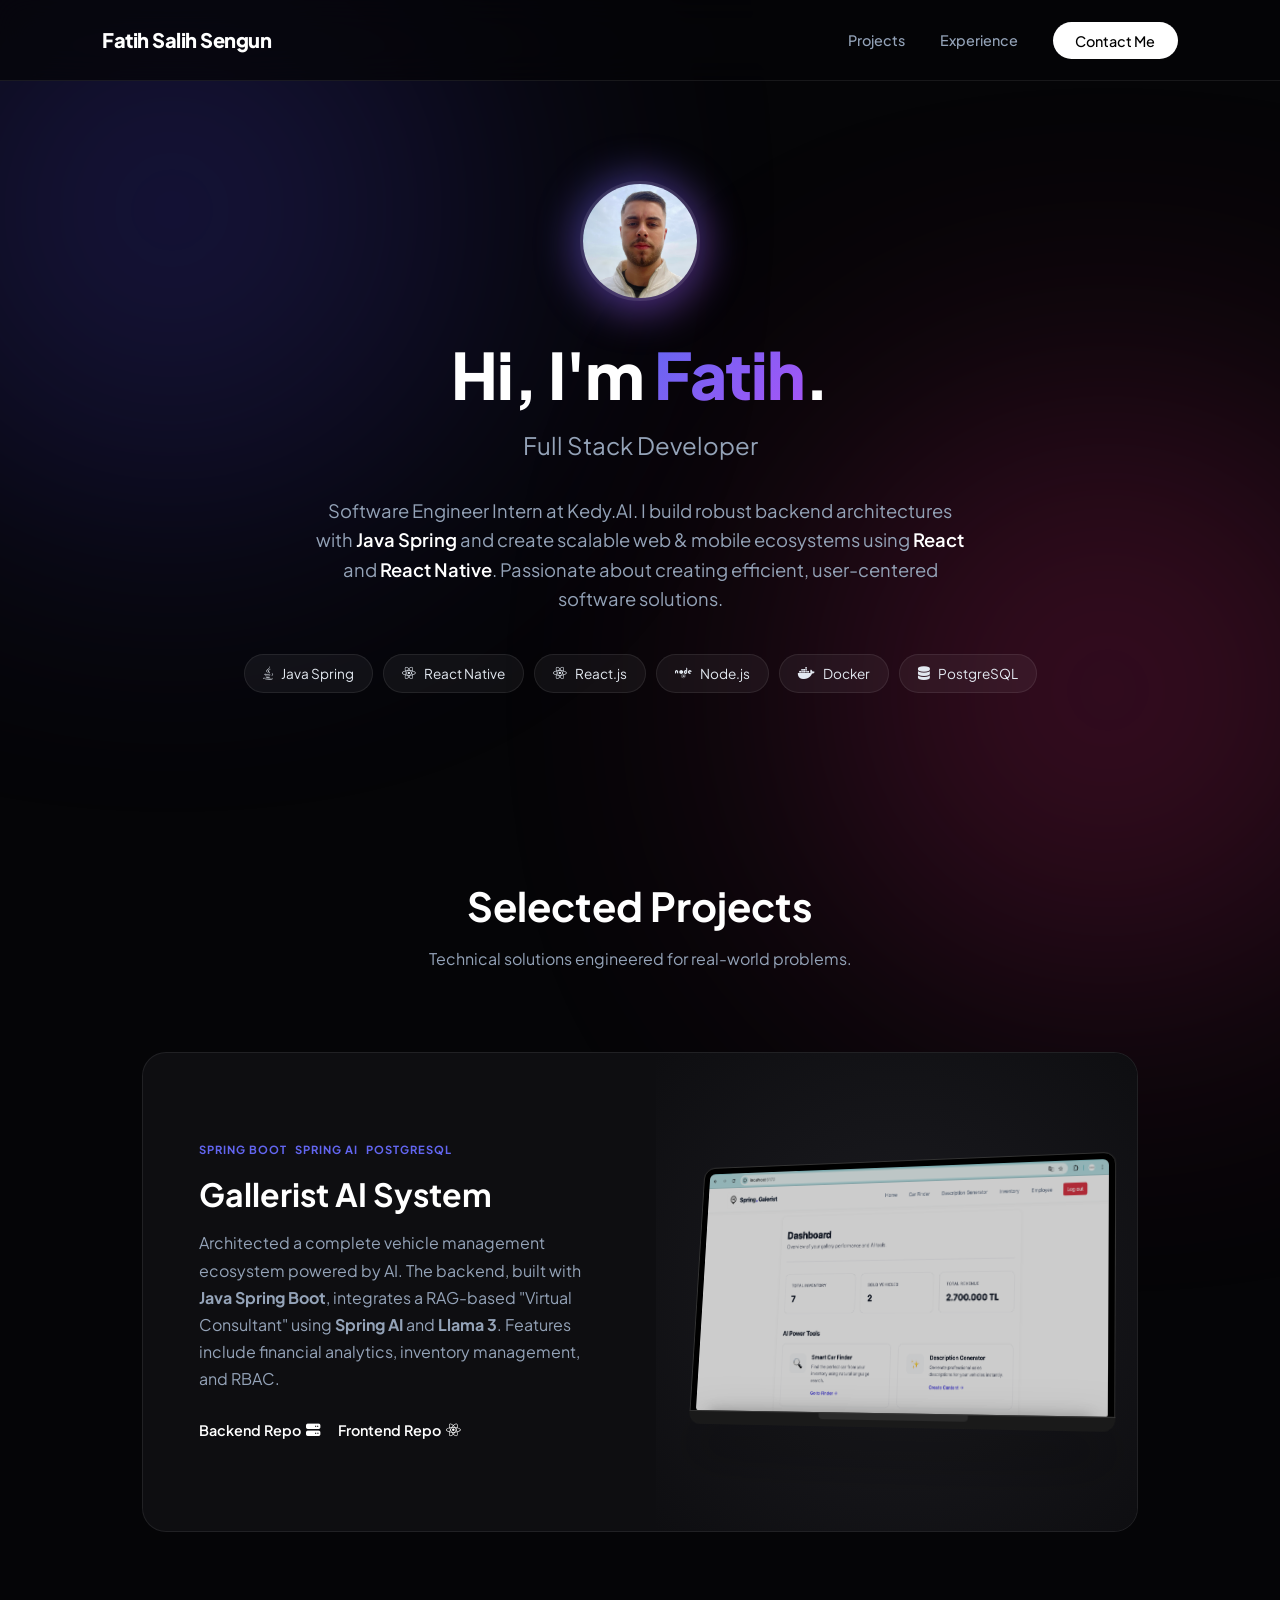
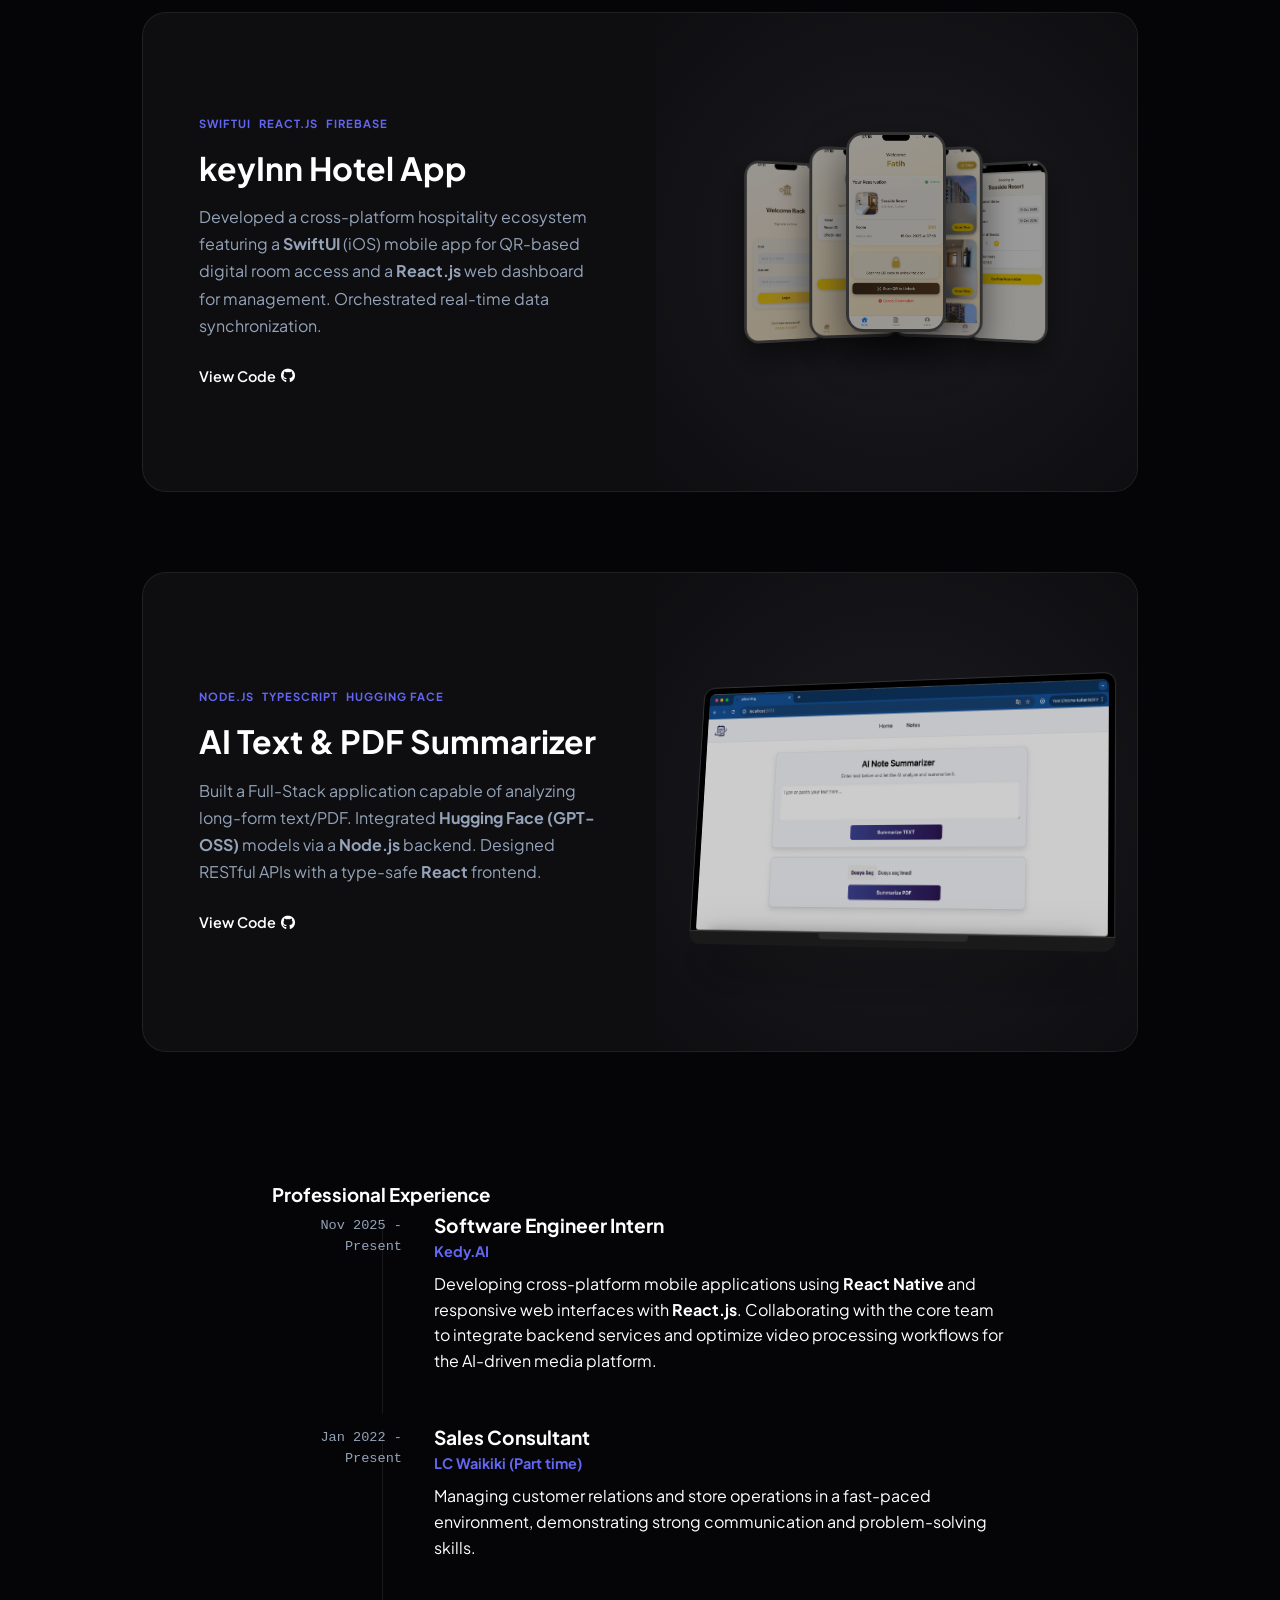
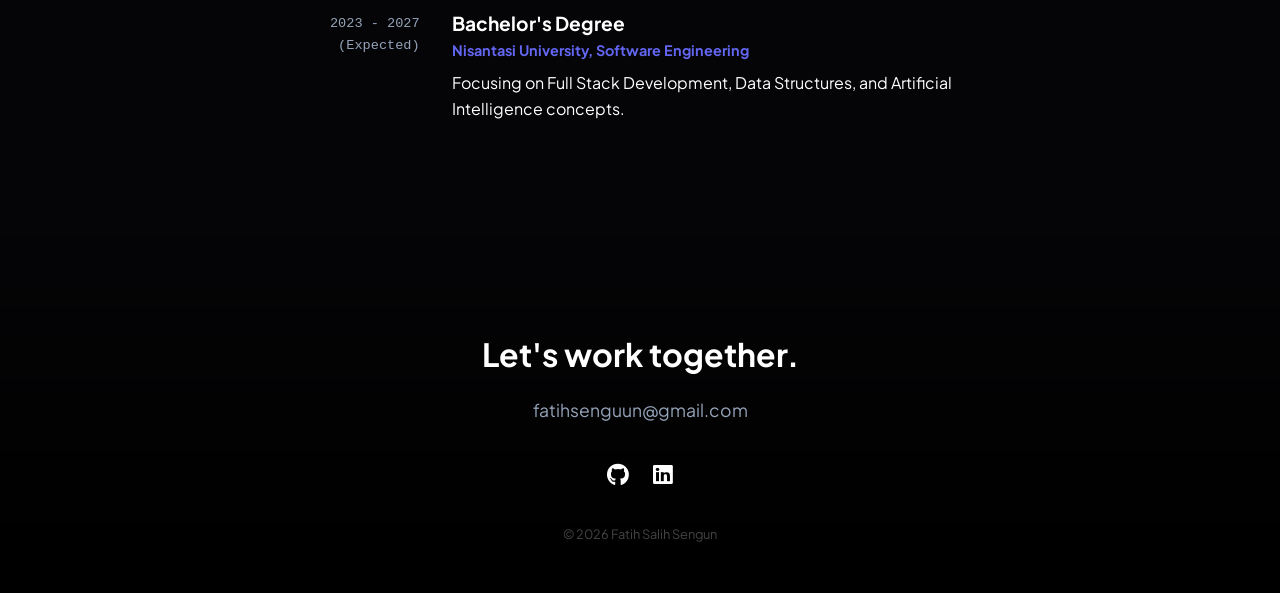
==== commit c8c538ce: "update" ====
--- a/index.html
+++ b/index.html
@@ -203,6 +203,43 @@
 
     <script>
         if (history.scrollRestoration) history.scrollRestoration = 'manual';
+
+        // 1. KARTLARA TIKLAMA (ACTIVE CLASS EKLEME)
+        const cards = document.querySelectorAll('.project-card');
+        cards.forEach(card => {
+            card.addEventListener('click', (e) => {
+                // Eğer telefona tıklanmışsa kartın click eventini tetikleme
+                if(e.target.closest('.mockup-phone-mini')) return;
+                
+                card.classList.toggle('active');
+            });
+        });
+
+        // 2. TELEFONLARA TIKLAMA (MOBİL UYUMLU SEÇİM)
+        const phones = document.querySelectorAll('.mockup-phone-mini');
+
+        phones.forEach(phone => {
+            phone.addEventListener('click', (e) => {
+                // Bu tıklamanın Body'ye gitmesini engelle (yoksa hemen kapanır)
+                e.stopPropagation();
+
+                // Şu an tıklanan zaten aktif mi kontrol et
+                const isActive = phone.classList.contains('active');
+
+                // Önce tüm telefonları resetle (kapat)
+                phones.forEach(p => p.classList.remove('active'));
+
+                // Eğer önceden aktif değildiyse, şimdi aktif yap
+                if (!isActive) {
+                    phone.classList.add('active');
+                }
+            });
+        });
+
+        // 3. BOŞLUĞA TIKLAYINCA TELEFONLARI ESKİ HALİNE GETİR
+        document.addEventListener('click', () => {
+            phones.forEach(p => p.classList.remove('active'));
+        });
     </script>
 </body>
 </html>
--- a/style.css
+++ b/style.css
@@ -96,7 +96,7 @@
     transition: transform 0.4s ease, border-color 0.4s ease;
 }
 
-.project-card:hover {
+.project-card:hover, .project-card.active {
     border-color: rgba(99, 102, 241, 0.4);
     transform: translateY(-5px);
 }
@@ -135,7 +135,7 @@
     transition: all 0.6s cubic-bezier(0.23, 1, 0.32, 1);
 }
 
-.project-card:hover .mockup-laptop {
+.project-card:hover .mockup-laptop, .project-card.active .mockup-laptop {
     transform: rotateX(0deg) rotateY(0deg) scale(1.02);
 }
 
@@ -146,13 +146,15 @@
 .mockup-laptop .screen-content {
     height: 250px; background: #111; border-radius: 6px 6px 0 0;
     position: relative; overflow: hidden;
-    background-size: 100% 100% !important; 
+    background-size: 100% 100% !important;
     background-position: center center !important;
-    background-size: cover !important; background-position: center top !important;
     filter: brightness(0.8) blur(0.5px);
     transition: 0.6s;
 }
-.project-card:hover .screen-content { filter: brightness(1.1) blur(0); }
+
+.project-card:hover .screen-content, .project-card.active .screen-content { 
+    filter: brightness(1.1) blur(0); 
+}
 
 .mockup-laptop .base {
     height: 14px; background: #1a1a1a; border-radius: 0 0 12px 12px; margin-top: -1px;
@@ -226,7 +228,9 @@
     margin-left: -30px;
 }
 
-.mockup-phone-mini:hover {
+/* HEM HOVER HEM ACTIVE SINIFI İÇİN KURAL */
+.mockup-phone-mini:hover, 
+.mockup-phone-mini.active {
     transform: perspective(800px) rotateY(0deg) scale(1.15) translateY(0) !important;
     z-index: 100 !important;
     box-shadow: 0 30px 60px rgba(99, 102, 241, 0.3);
@@ -242,7 +246,11 @@
     transition: 0.4s;
 }
 
-.mockup-phone-mini:hover .phone-screen { filter: brightness(1.1); }
+/* EKRAN PARLAKLIĞI İÇİN DE HEM HOVER HEM ACTIVE */
+.mockup-phone-mini:hover .phone-screen,
+.mockup-phone-mini.active .phone-screen { 
+    filter: brightness(1.1); 
+}
 
 .experience-section { max-width: 800px; margin: 0 auto; padding: 4rem 2rem; }
 .timeline-item { display: flex; gap: 2rem; margin-bottom: 3rem; position: relative; }
@@ -279,6 +287,14 @@
     .project-card { flex-direction: column; min-height: auto; }
     .card-content { padding: 2rem; }
     .card-visual { padding: 3rem 1rem; min-height: 300px; }
+
+    .mockup-laptop {
+        max-width: 320px; 
+        width: 100%;
+    }
+    .mockup-laptop .screen-content {
+        height: 180px;
+    }
 
     .phone-group { transform: scale(0.7); gap: 10px; }
     .mockup-phone-mini { width: 80px; height: 160px; }
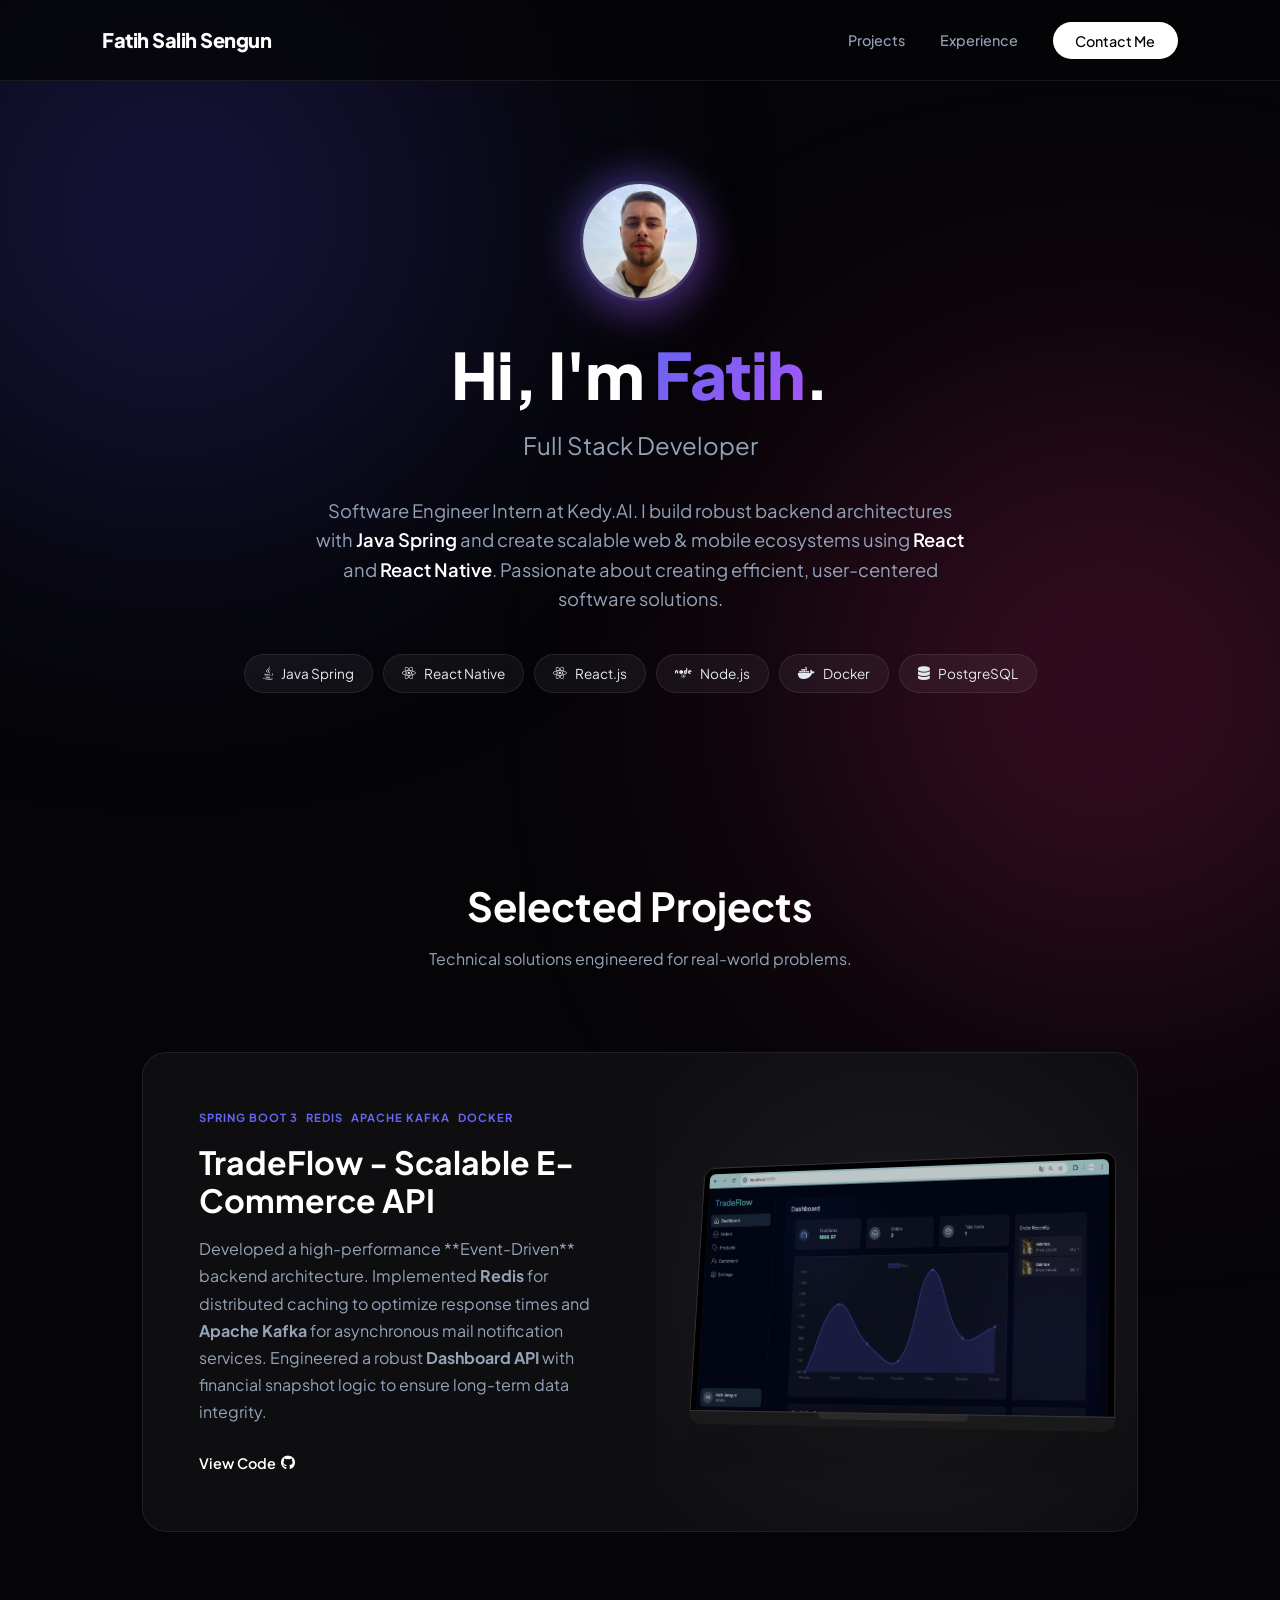
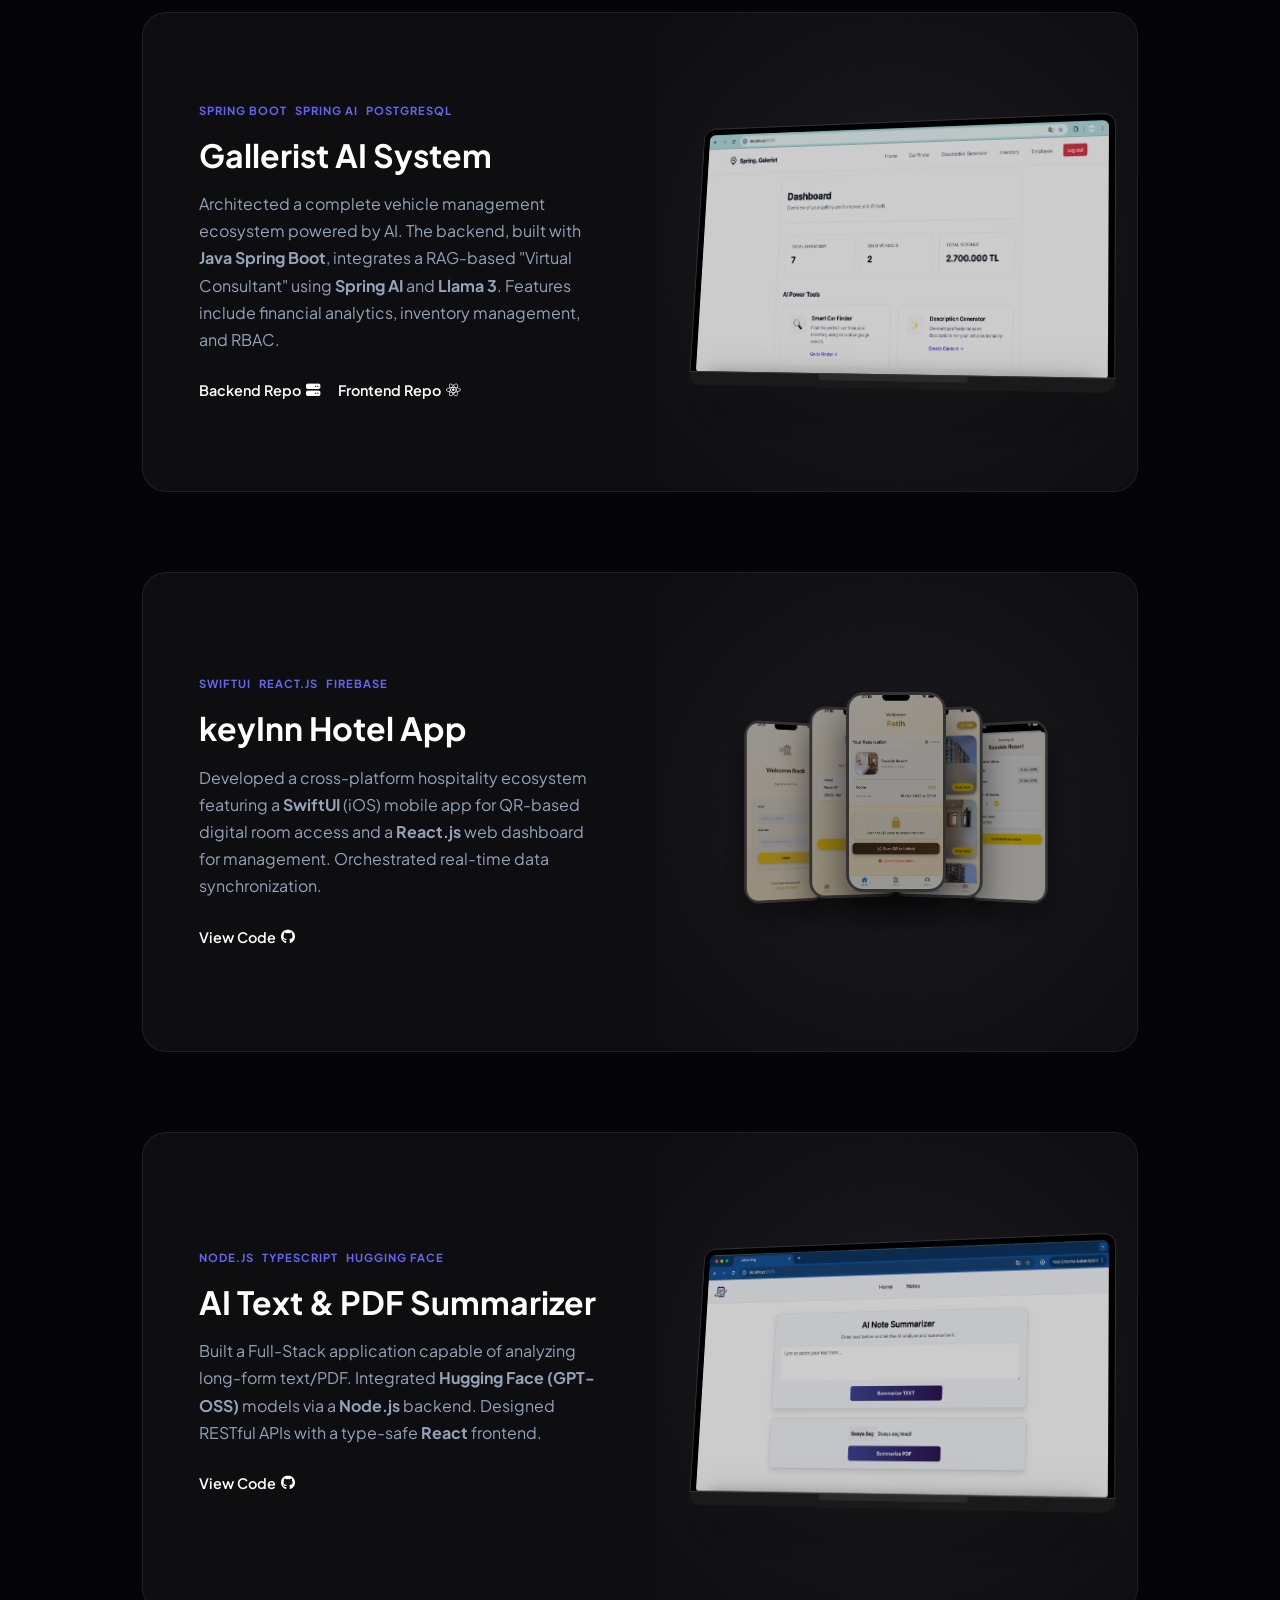
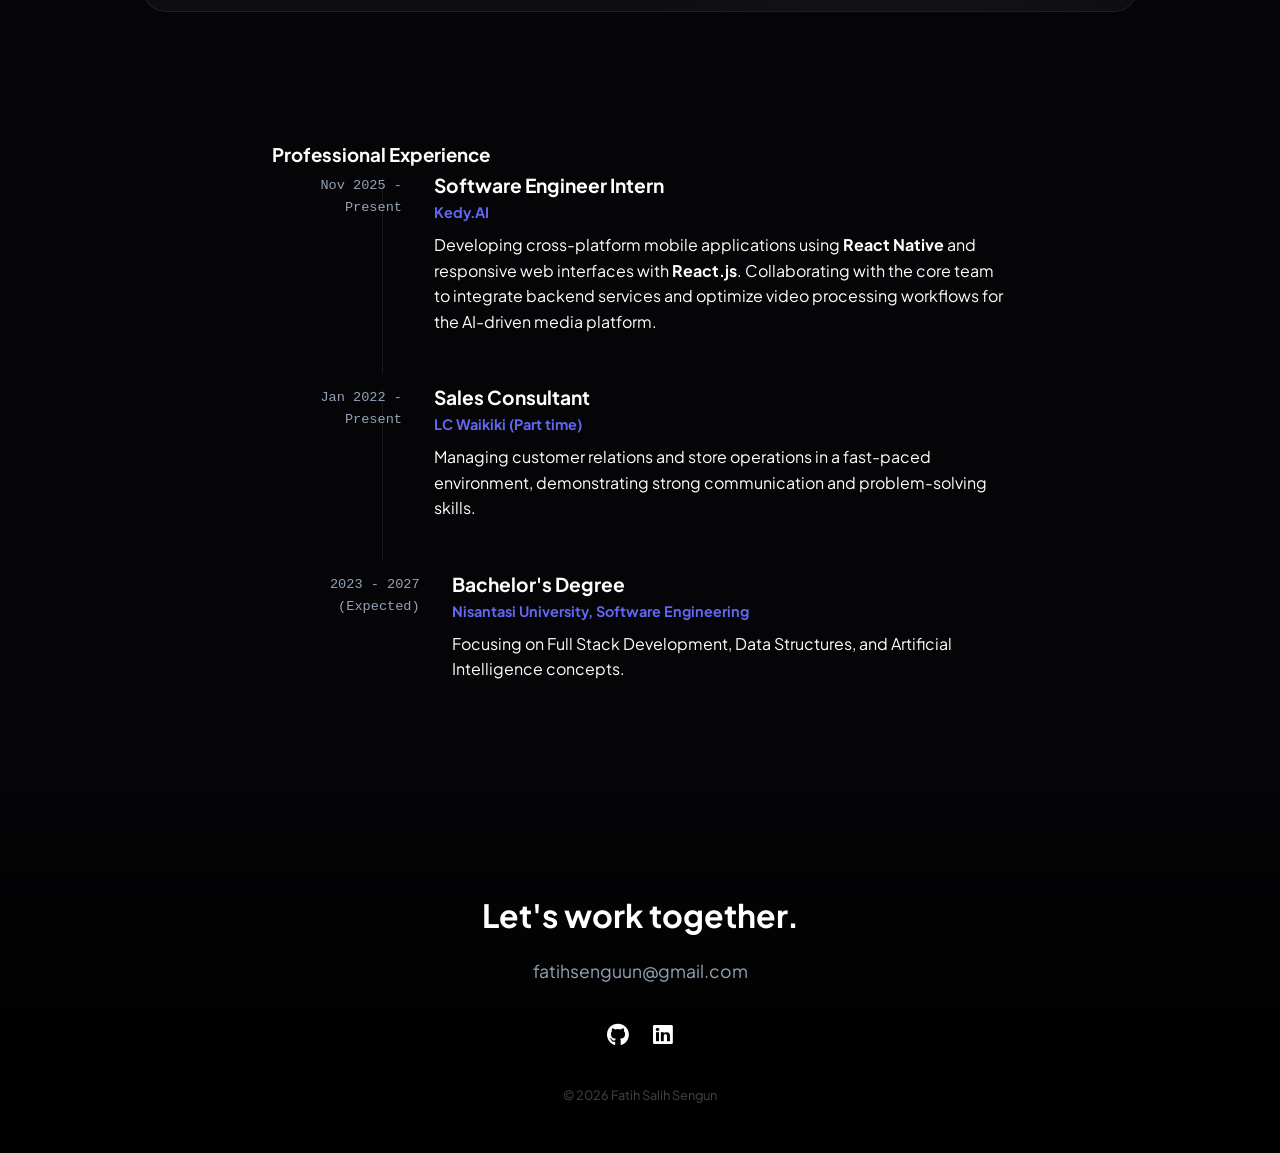
==== commit 8c3b5eb2: "project" ====
--- a/index.html
+++ b/index.html
@@ -62,6 +62,34 @@
             <div class="project-card">
                 <div class="card-content">
                     <div class="tags">
+                        <span>Spring Boot 3</span>
+                        <span>Redis</span>
+                        <span>Apache Kafka</span>
+                        <span>Docker</span>
+                    </div>
+                    <h4>TradeFlow - Scalable E-Commerce API</h4>
+                    <p>
+                        Developed a high-performance **Event-Driven** backend architecture. 
+                        Implemented <strong>Redis</strong> for distributed caching to optimize response times and <strong>Apache Kafka</strong> for asynchronous mail notification services. 
+                        Engineered a robust <strong>Dashboard API</strong> with financial snapshot logic to ensure long-term data integrity.
+                    </p>
+                    <div class="links">
+                        <a href="https://github.com/fatihsenguun/tradeflow" target="_blank">View Code <i class="fa-brands fa-github"></i></a>
+                    </div>
+                </div>
+                <div class="card-visual">
+                    <div class="mockup-laptop">
+                        <div class="screen">
+                            <div class="screen-content" style="background-image: url('./assets/dashboard-2.png');"></div>
+                        </div>
+                        <div class="base"></div>
+                    </div>
+                </div>
+            </div>
+            
+            <div class="project-card">
+                <div class="card-content">
+                    <div class="tags">
                         <span>Spring Boot</span>
                         <span>Spring AI</span>
                         <span>PostgreSQL</span>
@@ -204,39 +232,26 @@
     <script>
         if (history.scrollRestoration) history.scrollRestoration = 'manual';
 
-        // 1. KARTLARA TIKLAMA (ACTIVE CLASS EKLEME)
         const cards = document.querySelectorAll('.project-card');
         cards.forEach(card => {
             card.addEventListener('click', (e) => {
-                // Eğer telefona tıklanmışsa kartın click eventini tetikleme
                 if(e.target.closest('.mockup-phone-mini')) return;
-                
                 card.classList.toggle('active');
             });
         });
 
-        // 2. TELEFONLARA TIKLAMA (MOBİL UYUMLU SEÇİM)
         const phones = document.querySelectorAll('.mockup-phone-mini');
-
         phones.forEach(phone => {
             phone.addEventListener('click', (e) => {
-                // Bu tıklamanın Body'ye gitmesini engelle (yoksa hemen kapanır)
                 e.stopPropagation();
-
-                // Şu an tıklanan zaten aktif mi kontrol et
                 const isActive = phone.classList.contains('active');
-
-                // Önce tüm telefonları resetle (kapat)
                 phones.forEach(p => p.classList.remove('active'));
-
-                // Eğer önceden aktif değildiyse, şimdi aktif yap
                 if (!isActive) {
                     phone.classList.add('active');
                 }
             });
         });
 
-        // 3. BOŞLUĞA TIKLAYINCA TELEFONLARI ESKİ HALİNE GETİR
         document.addEventListener('click', () => {
             phones.forEach(p => p.classList.remove('active'));
         });
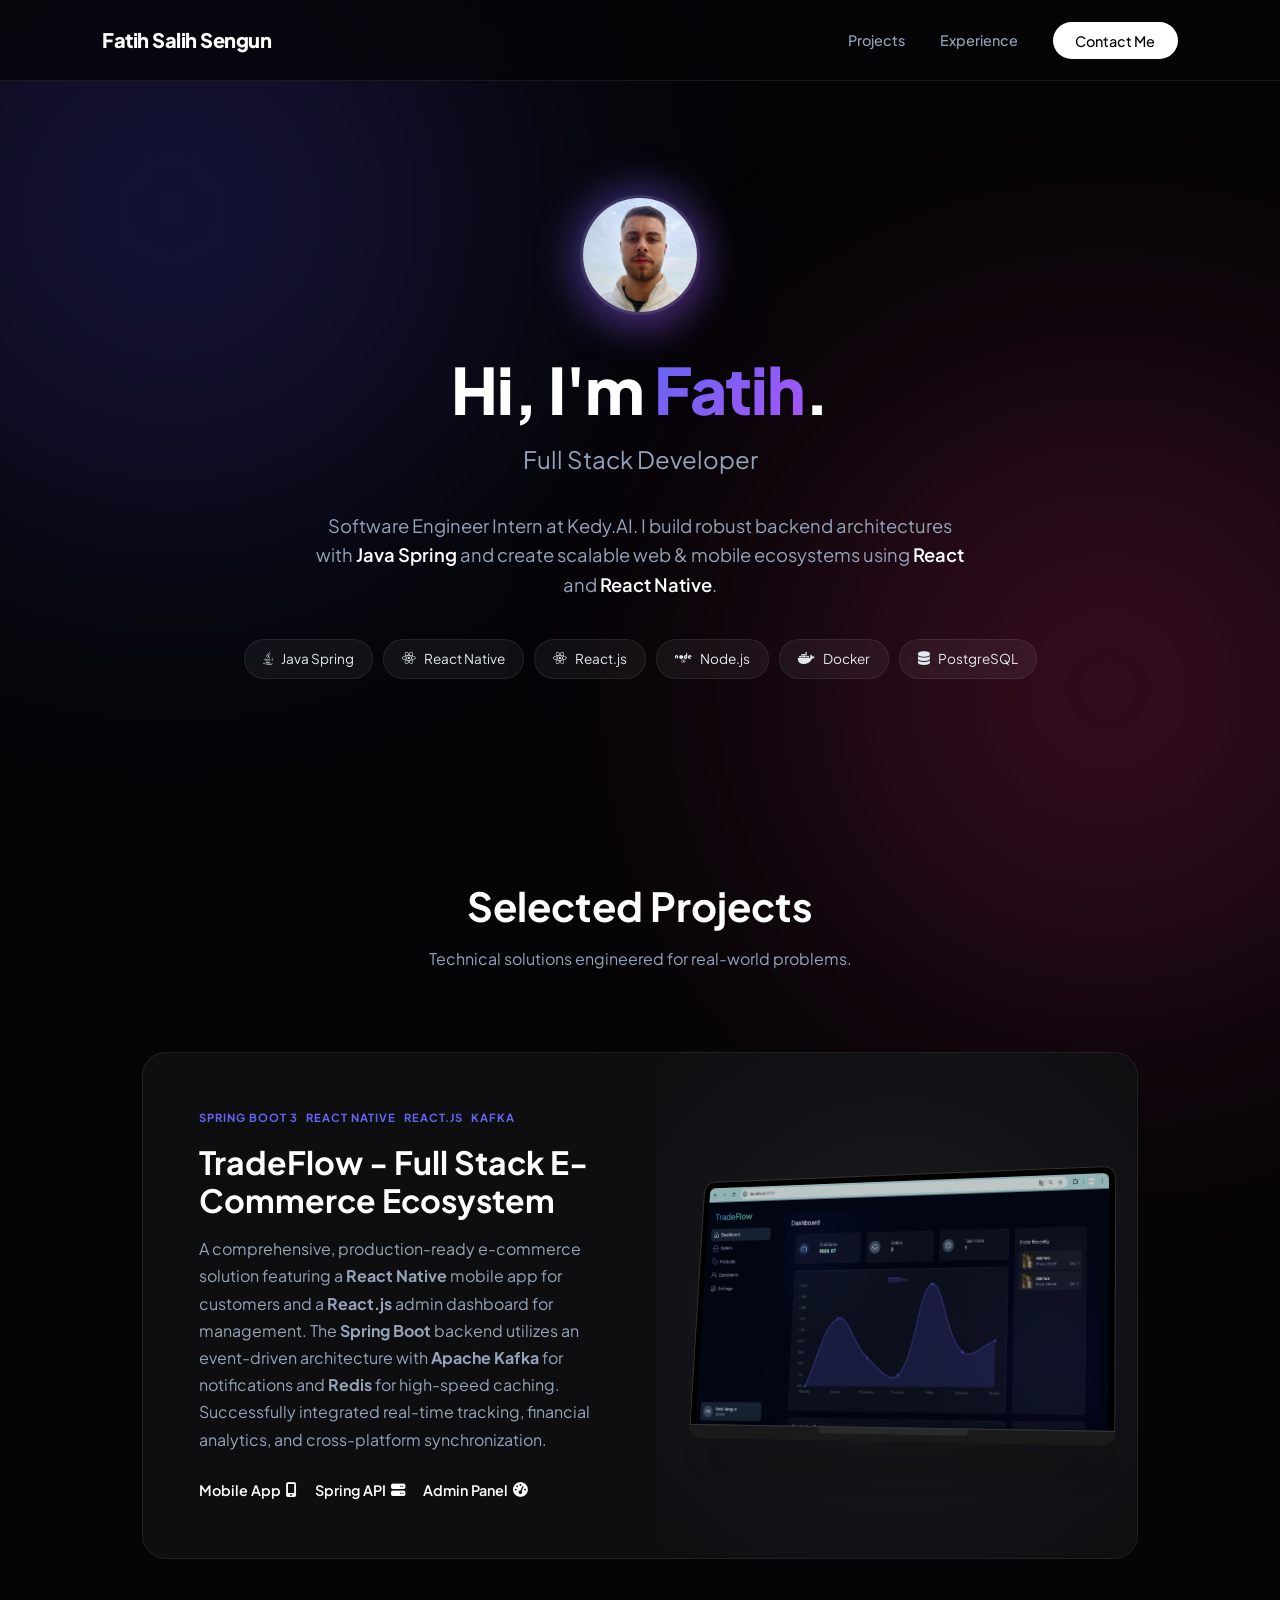
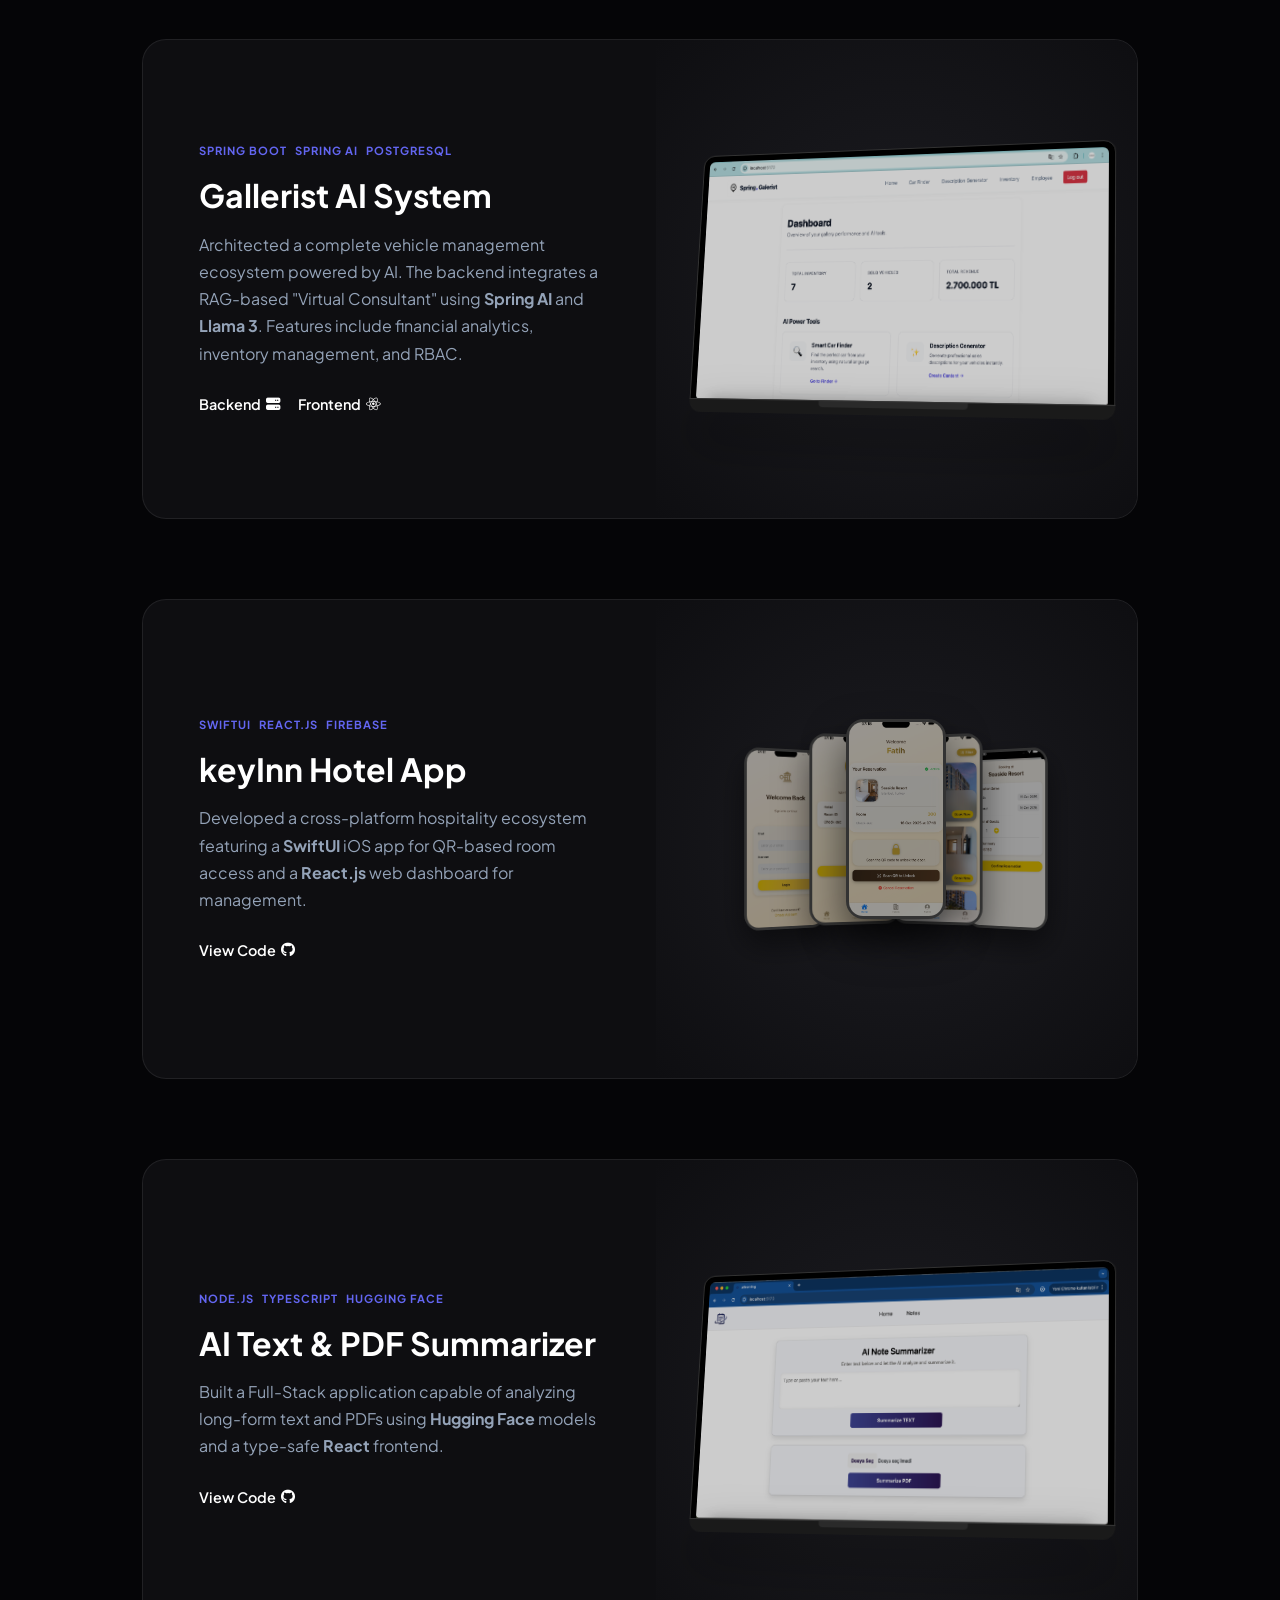
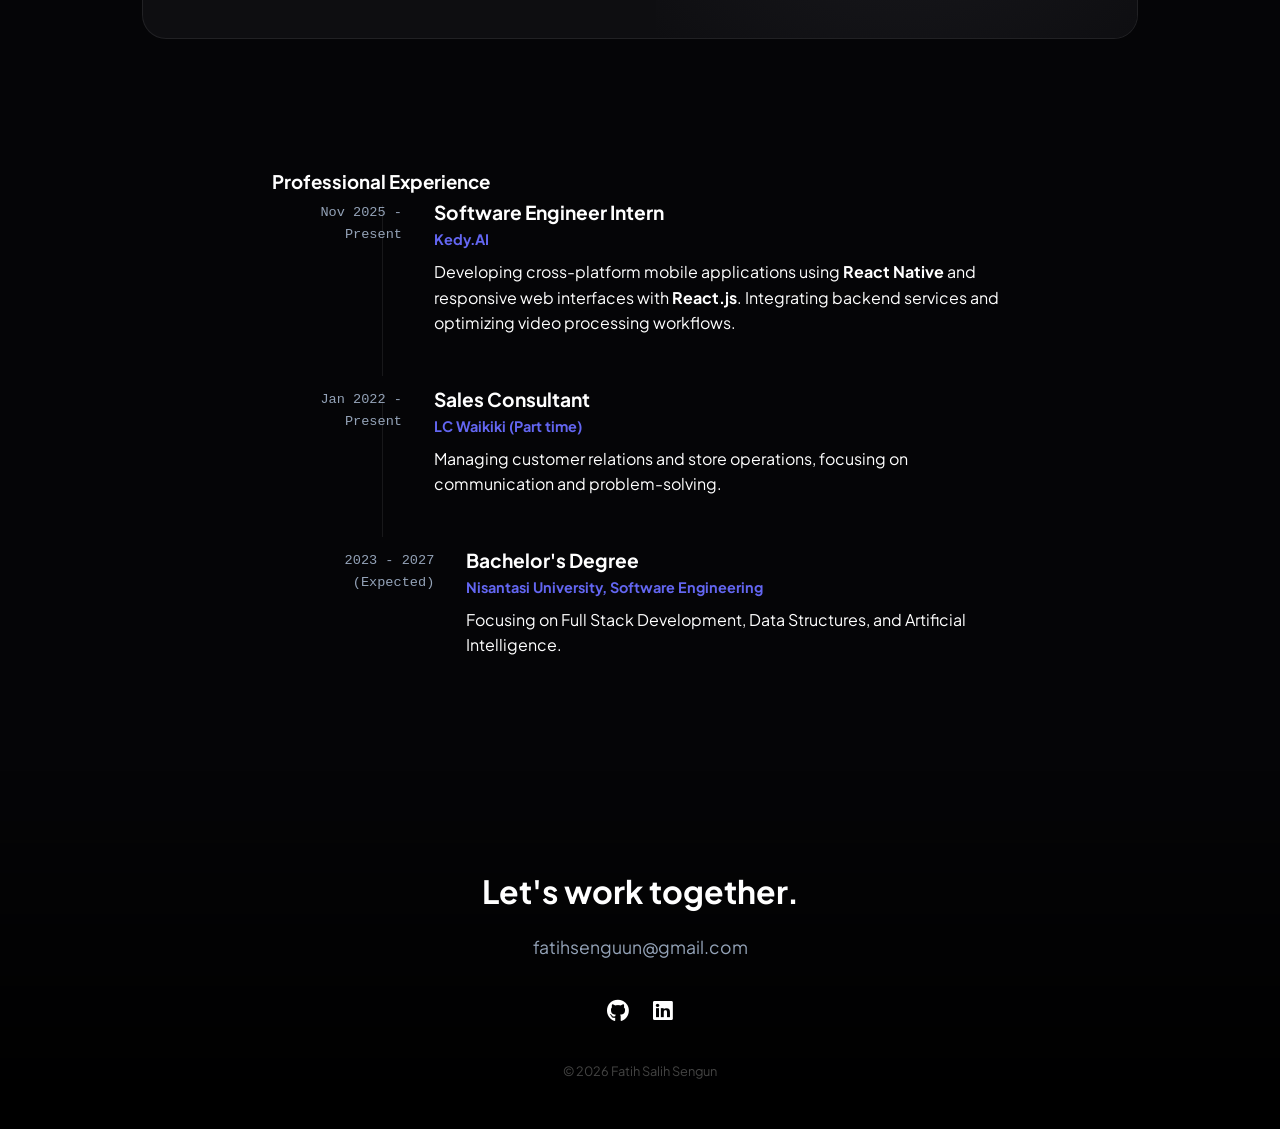
==== commit 65d18019: "tradeflow" ====
--- a/index.html
+++ b/index.html
@@ -38,7 +38,6 @@
             Software Engineer Intern at Kedy.AI. I build robust backend architectures with 
             <span class="highlight">Java Spring</span> and create scalable web & mobile ecosystems using 
             <span class="highlight">React</span> and <span class="highlight">React Native</span>.
-            Passionate about creating efficient, user-centered software solutions.
         </p>
 
         <div class="tech-stack">
@@ -59,22 +58,25 @@
 
         <div class="projects-stack">
             
-            <div class="project-card">
+           <div class="project-card">
                 <div class="card-content">
                     <div class="tags">
                         <span>Spring Boot 3</span>
-                        <span>Redis</span>
-                        <span>Apache Kafka</span>
-                        <span>Docker</span>
-                    </div>
-                    <h4>TradeFlow - Scalable E-Commerce API</h4>
-                    <p>
-                        Developed a high-performance **Event-Driven** backend architecture. 
-                        Implemented <strong>Redis</strong> for distributed caching to optimize response times and <strong>Apache Kafka</strong> for asynchronous mail notification services. 
-                        Engineered a robust <strong>Dashboard API</strong> with financial snapshot logic to ensure long-term data integrity.
-                    </p>
-                    <div class="links">
-                        <a href="https://github.com/fatihsenguun/tradeflow" target="_blank">View Code <i class="fa-brands fa-github"></i></a>
+                        <span>React Native</span>
+                        <span>React.js</span>
+                        <span>Kafka</span>
+
+                    </div>
+                    <h4>TradeFlow - Full Stack E-Commerce Ecosystem</h4>
+                    <p>
+                        A comprehensive, production-ready e-commerce solution featuring a <strong>React Native</strong> mobile app for customers and a <strong>React.js</strong> admin dashboard for management. 
+                        The <strong>Spring Boot</strong> backend utilizes an event-driven architecture with <strong>Apache Kafka</strong> for notifications and <strong>Redis</strong> for high-speed caching. 
+                        Successfully integrated real-time tracking, financial analytics, and cross-platform synchronization.
+                    </p>
+                    <div class="links">
+                        <a href="https://github.com/fatihsenguun/reactnativetradeflow" target="_blank">Mobile App <i class="fa-solid fa-mobile-screen"></i></a>
+                        <a href="https://github.com/fatihsenguun/springboottradeflow" target="_blank">Spring API <i class="fa-solid fa-server"></i></a>
+                        <a href="https://github.com/fatihsenguun/reacttradeflow" target="_blank">Admin Panel <i class="fa-solid fa-gauge-high"></i></a>
                     </div>
                 </div>
                 <div class="card-visual">
@@ -96,12 +98,12 @@
                     </div>
                     <h4>Gallerist AI System</h4>
                     <p>
-                        Architected a complete vehicle management ecosystem powered by AI. The backend, built with <strong>Java Spring Boot</strong>, integrates a RAG-based "Virtual Consultant" using <strong>Spring AI</strong> and <strong>Llama 3</strong>.
+                        Architected a complete vehicle management ecosystem powered by AI. The backend integrates a RAG-based "Virtual Consultant" using <strong>Spring AI</strong> and <strong>Llama 3</strong>.
                         Features include financial analytics, inventory management, and RBAC.
                     </p>
                     <div class="links">
-                        <a href="https://github.com/fatihsenguun/springbootgallerist" target="_blank">Backend Repo <i class="fa-solid fa-server"></i></a>
-                        <a href="https://github.com/fatihsenguun/reactgallerist" target="_blank">Frontend Repo <i class="fa-brands fa-react"></i></a>
+                        <a href="https://github.com/fatihsenguun/springbootgallerist" target="_blank">Backend <i class="fa-solid fa-server"></i></a>
+                        <a href="https://github.com/fatihsenguun/reactgallerist" target="_blank">Frontend <i class="fa-brands fa-react"></i></a>
                     </div>
                 </div>
                 <div class="card-visual">
@@ -123,8 +125,7 @@
                     </div>
                     <h4>keyInn Hotel App</h4>
                     <p>
-                        Developed a cross-platform hospitality ecosystem featuring a <strong>SwiftUI</strong> (iOS) mobile app for QR-based digital room access and a <strong>React.js</strong> web dashboard for management.
-                        Orchestrated real-time data synchronization.
+                        Developed a cross-platform hospitality ecosystem featuring a <strong>SwiftUI</strong> iOS app for QR-based room access and a <strong>React.js</strong> web dashboard for management.
                     </p>
                     <div class="links">
                         <a href="https://github.com/fatihsenguun/swiftuihotelproject" target="_blank">View Code <i class="fa-brands fa-github"></i></a>
@@ -161,9 +162,7 @@
                     </div>
                     <h4>AI Text & PDF Summarizer</h4>
                     <p>
-                        Built a Full-Stack application capable of analyzing long-form text/PDF. 
-                        Integrated <strong>Hugging Face (GPT-OSS)</strong> models via a <strong>Node.js</strong> backend. 
-                        Designed RESTful APIs with a type-safe <strong>React</strong> frontend.
+                        Built a Full-Stack application capable of analyzing long-form text and PDFs using <strong>Hugging Face</strong> models and a type-safe <strong>React</strong> frontend.
                     </p>
                     <div class="links">
                         <a href="https://github.com/fatihsenguun/ai-textpdf-summarizer" target="_blank">View Code <i class="fa-brands fa-github"></i></a>
@@ -192,7 +191,7 @@
                     <span class="company">Kedy.AI</span>
                     <p>
                         Developing cross-platform mobile applications using <strong>React Native</strong> and responsive web interfaces with <strong>React.js</strong>. 
-                        Collaborating with the core team to integrate backend services and optimize video processing workflows for the AI-driven media platform.
+                        Integrating backend services and optimizing video processing workflows.
                     </p>
                 </div>
             </div>
@@ -202,7 +201,7 @@
                     <h4>Sales Consultant</h4>
                     <span class="company">LC Waikiki (Part time)</span>
                     <p>
-                        Managing customer relations and store operations in a fast-paced environment, demonstrating strong communication and problem-solving skills.
+                        Managing customer relations and store operations, focusing on communication and problem-solving.
                     </p>
                 </div>
             </div>
@@ -212,7 +211,7 @@
                     <h4>Bachelor's Degree</h4>
                     <span class="company">Nisantasi University, Software Engineering</span>
                     <p>
-                        Focusing on Full Stack Development, Data Structures, and Artificial Intelligence concepts.
+                        Focusing on Full Stack Development, Data Structures, and Artificial Intelligence.
                     </p>
                 </div>
             </div>
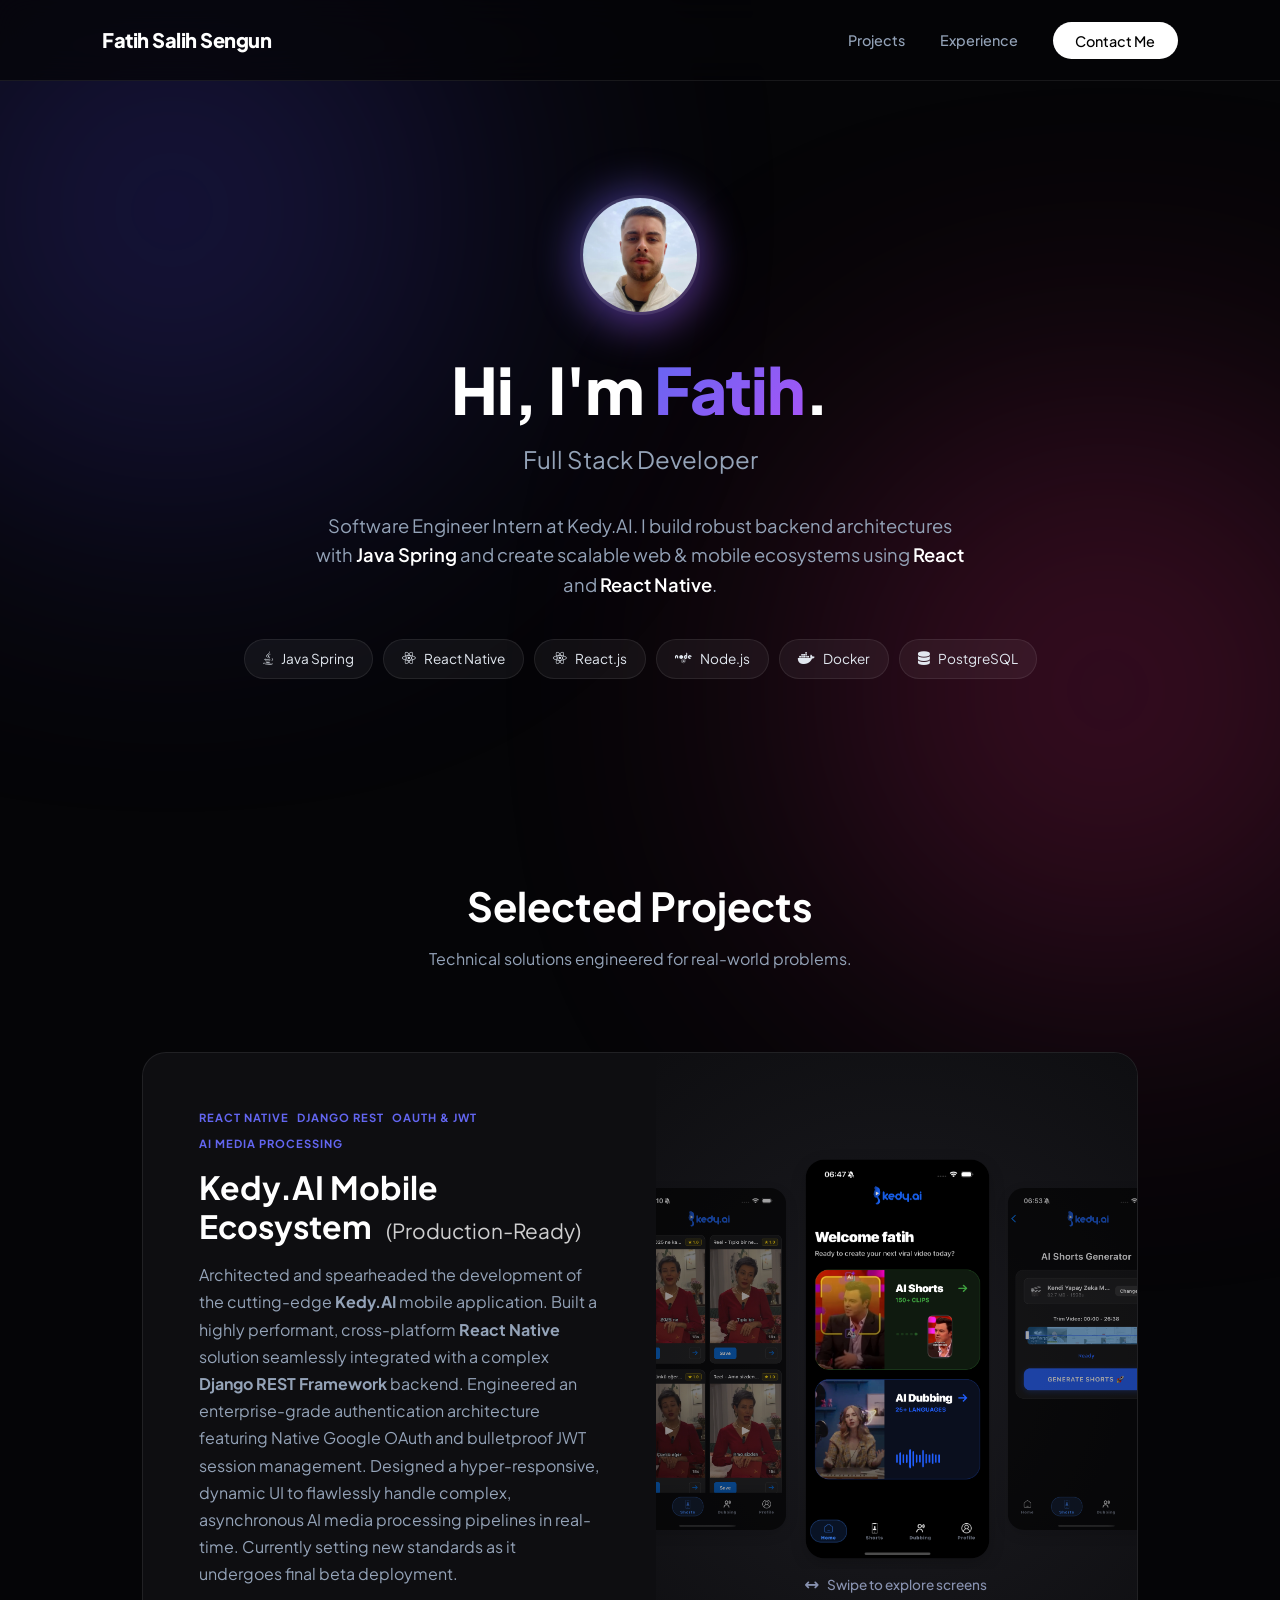
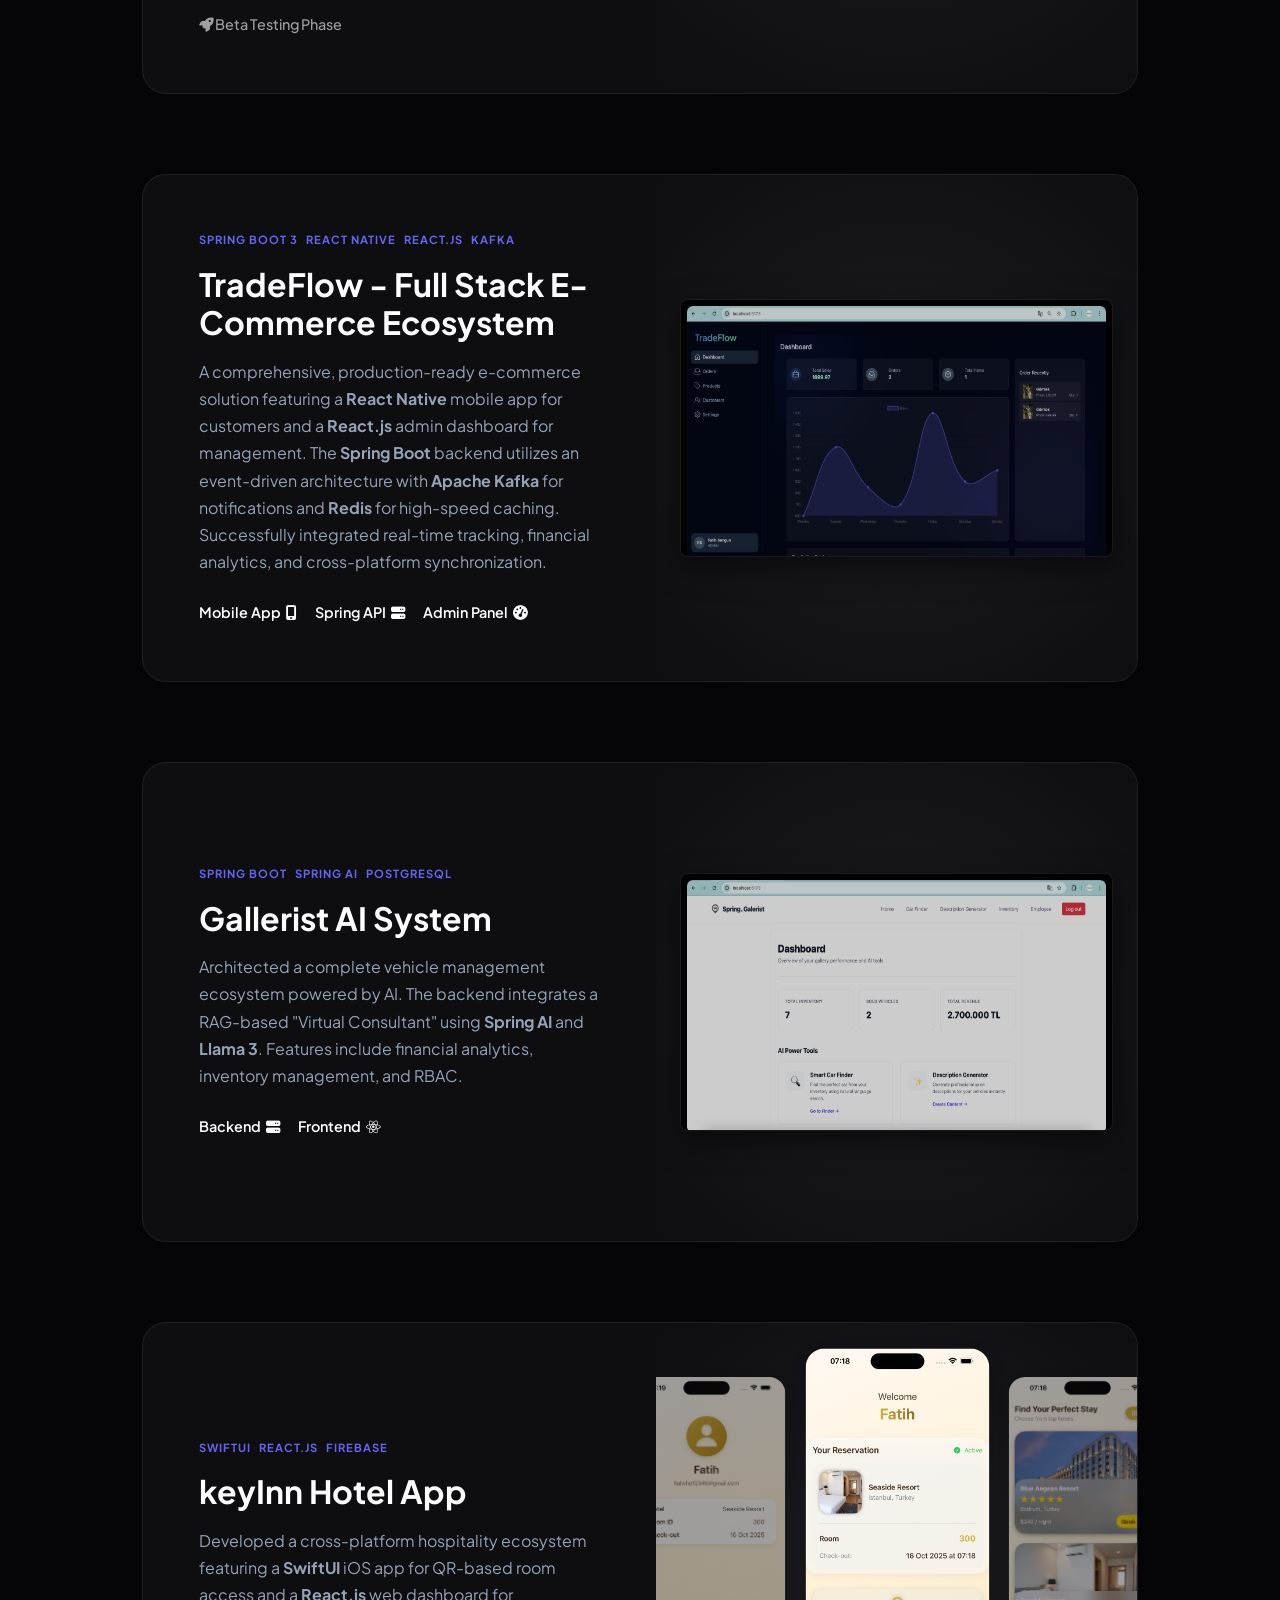
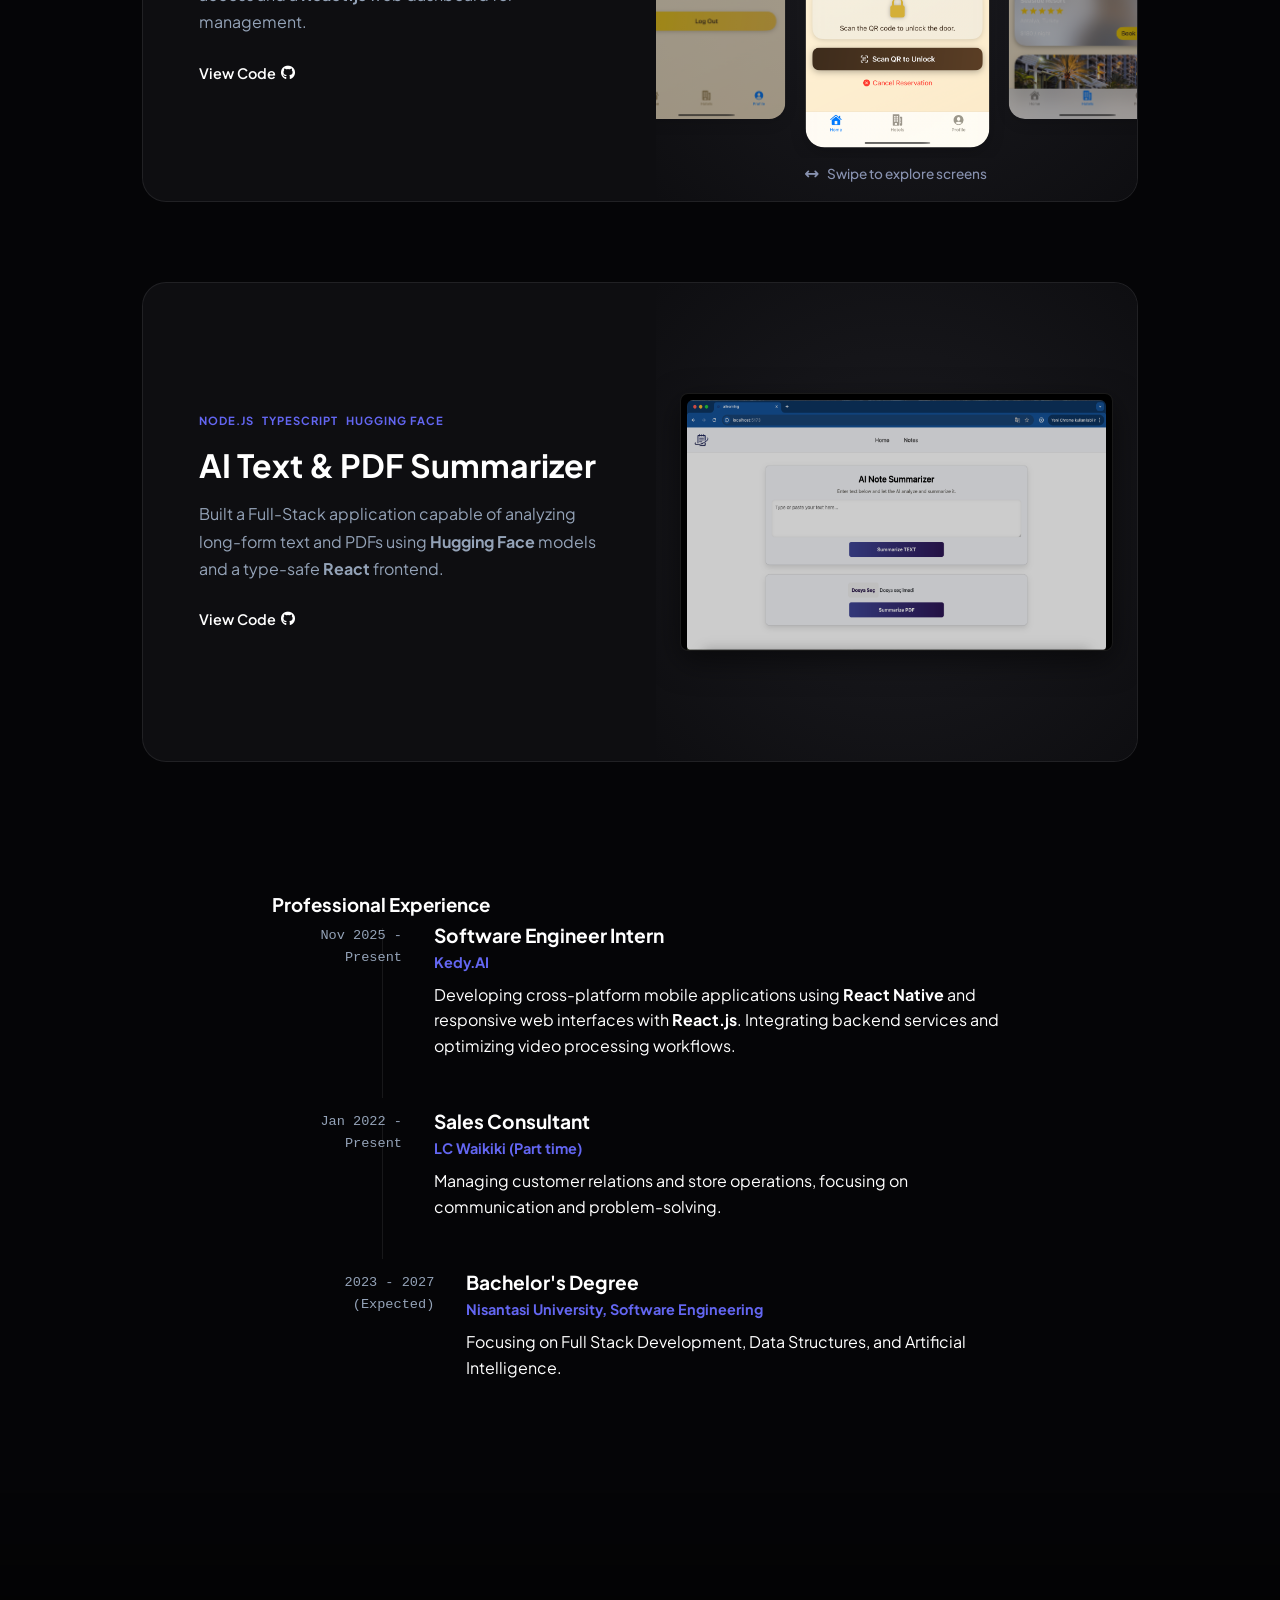
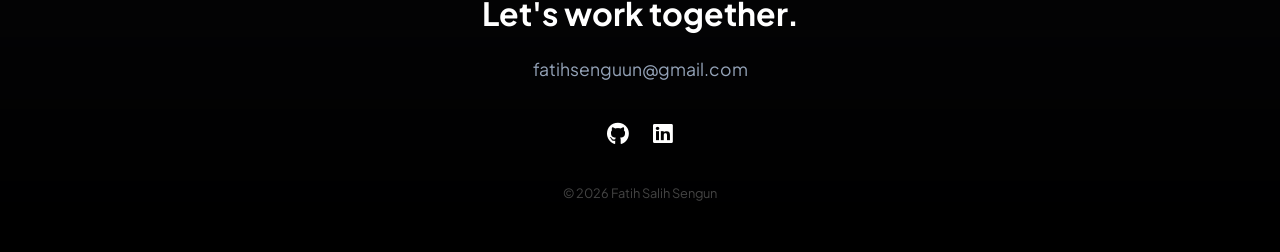
==== commit f10c7a79: "aboutme" ====
--- a/index.html
+++ b/index.html
@@ -10,6 +10,98 @@
     <link href="https://fonts.googleapis.com/css2?family=Plus+Jakarta+Sans:wght@300;400;500;600;700;800&display=swap" rel="stylesheet">
     <link rel="stylesheet" href="https://cdnjs.cloudflare.com/ajax/libs/font-awesome/6.4.0/css/all.min.css">
     <link rel="stylesheet" href="style.css">
+
+    <style>
+        /* style.css'ten gelen tüm animasyon ve perspektifleri zorla kapat */
+        .project-card, .project-card:hover, .project-card.active,
+        .mockup-laptop, .mockup-laptop:hover, .screen, .screen:hover, .card-visual, .card-visual:hover {
+            transform: none !important;
+            box-shadow: none !important;
+            perspective: none !important;
+            transition: none !important;
+            cursor: default !important;
+        }
+
+        /* Kart tıklamalarını pasif yapıp sadece butonların tıklanmasını sağla */
+        .project-card { pointer-events: none; }
+        .project-card .card-content, .project-card .card-visual { pointer-events: auto; }
+
+        /* Laptop ekranlarını düz resim çerçevesine çevir */
+        .mockup-laptop .screen {
+            border-radius: 8px !important;
+            border: 1px solid rgba(255, 255, 255, 0.1) !important;
+            overflow: hidden !important;
+            box-shadow: 0 10px 30px rgba(0, 0, 0, 0.5) !important;
+        }
+
+        /* --- GALERİ CSS --- */
+        .phone-gallery-container {
+            width: 100%;
+            display: flex;
+            flex-direction: column;
+            align-items: center;
+        }
+
+        .phone-gallery-wrapper {
+            width: 100%;
+            overflow: hidden;
+            display: flex;
+            align-items: center;
+        }
+
+        .phone-gallery {
+            display: flex;
+            gap: 15px;
+            overflow-x: auto;
+            padding: 20px 10px;
+            scroll-snap-type: x mandatory;
+            -ms-overflow-style: none;  
+            scrollbar-width: none;  
+            width: 100%;
+        }
+
+        .phone-gallery::-webkit-scrollbar { display: none; }
+        
+        .gallery-image {
+            height: 380px; 
+            border-radius: 18px;
+            object-fit: contain;
+            box-shadow: 0 5px 15px rgba(0,0,0,0.2);
+            transition: opacity 0.3s ease, transform 0.3s ease;
+            scroll-snap-align: center;
+            cursor: pointer;
+            opacity: 0.6;
+            transform: scale(0.9) !important; 
+        }
+        
+        .gallery-image.active {
+            opacity: 1;
+            transform: scale(1.05) !important; 
+            z-index: 10;
+        }
+
+        .swipe-hint {
+            display: flex;
+            align-items: center;
+            justify-content: center;
+            gap: 8px;
+            color: #8892b0;
+            font-size: 0.85rem;
+            font-weight: 500;
+            margin-top: 5px;
+            animation: pulseHint 2s infinite;
+        }
+
+        @keyframes pulseHint {
+            0% { opacity: 0.5; }
+            50% { opacity: 1; }
+            100% { opacity: 0.5; }
+        }
+
+        @media (max-width: 768px) {
+            .gallery-image { height: 320px; }
+        }
+    </style>
 </head>
 <body>
 
@@ -57,6 +149,39 @@
         </div>
 
         <div class="projects-stack">
+
+            <div class="project-card mobile-project">
+                <div class="card-content">
+                    <div class="tags">
+                        <span>React Native</span>
+                        <span>Django REST</span>
+                        <span>OAuth & JWT</span>
+                        <span>AI Media Processing</span>
+                    </div>
+                    <h4>Kedy.AI Mobile Ecosystem <span style="font-size: 0.65em; font-weight: normal; opacity: 0.8; margin-left: 8px;">(Production-Ready)</span></h4>
+                    <p>
+                        Architected and spearheaded the development of the cutting-edge <strong>Kedy.AI</strong> mobile application. Built a highly performant, cross-platform <strong>React Native</strong> solution seamlessly integrated with a complex <strong>Django REST Framework</strong> backend. Engineered an enterprise-grade authentication architecture featuring Native Google OAuth and bulletproof JWT session management. Designed a hyper-responsive, dynamic UI to flawlessly handle complex, asynchronous AI media processing pipelines in real-time. Currently setting new standards as it undergoes final beta deployment.
+                    </p>
+                    <div class="links">
+                        <span style="color: #a0a0a0; font-weight: 500; font-size: 0.9rem;"><i class="fa-solid fa-rocket"></i> Beta Testing Phase</span>
+                    </div>
+                </div>
+                
+                <div class="card-visual phone-gallery-container">
+                    <div class="phone-gallery-wrapper">
+                        <div class="phone-gallery">
+                            <img src="./assets/login1.png" alt="Login Screen" class="gallery-image">
+                            <img src="./assets/shorts.png" alt="Shorts Screen" class="gallery-image">
+                            <img src="./assets/dashboard 1.png" alt="Dashboard Screen" class="gallery-image active">
+                            <img src="./assets/uplaod.png" alt="Upload Screen" class="gallery-image">
+                            <img src="./assets/profile 1.png" alt="Profile Screen" class="gallery-image">
+                        </div>
+                    </div>
+                    <div class="swipe-hint">
+                        <i class="fa-solid fa-arrows-left-right"></i> Swipe to explore screens
+                    </div>
+                </div>
+            </div>
             
            <div class="project-card">
                 <div class="card-content">
@@ -84,7 +209,6 @@
                         <div class="screen">
                             <div class="screen-content" style="background-image: url('./assets/dashboard-2.png');"></div>
                         </div>
-                        <div class="base"></div>
                     </div>
                 </div>
             </div>
@@ -111,7 +235,6 @@
                         <div class="screen">
                             <div class="screen-content" style="background-image: url('./assets/dashboard.png');"></div>
                         </div>
-                        <div class="base"></div>
                     </div>
                 </div>
             </div>
@@ -132,23 +255,18 @@
                     </div>
                 </div>
                 
-                <div class="card-visual phone-visual">
-                    <div class="phone-group">
-                        <div class="mockup-phone-mini">
-                            <div class="phone-screen" style="background-image: url('./assets/login.png');"></div>
-                        </div>
-                        <div class="mockup-phone-mini">
-                            <div class="phone-screen" style="background-image: url('./assets/profilep.png');"></div>
-                        </div>
-                        <div class="mockup-phone-mini center-phone">
-                            <div class="phone-screen" style="background-image: url('./assets/home-1.png');"></div>
-                        </div>
-                        <div class="mockup-phone-mini">
-                            <div class="phone-screen" style="background-image: url('./assets/selectHotels.png');"></div>
-                        </div>
-                        <div class="mockup-phone-mini">
-                            <div class="phone-screen" style="background-image: url('./assets/bookNow.png');"></div>
-                        </div>
+                <div class="card-visual phone-gallery-container">
+                    <div class="phone-gallery-wrapper">
+                        <div class="phone-gallery">
+                            <img src="./assets/login.png" alt="Login Screen" class="gallery-image">
+                            <img src="./assets/profilep.png" alt="Profile Screen" class="gallery-image">
+                            <img src="./assets/home-1.png" alt="Home Screen" class="gallery-image active">
+                            <img src="./assets/selectHotels.png" alt="Hotels Screen" class="gallery-image">
+                            <img src="./assets/bookNow.png" alt="Booking Screen" class="gallery-image">
+                        </div>
+                    </div>
+                    <div class="swipe-hint">
+                        <i class="fa-solid fa-arrows-left-right"></i> Swipe to explore screens
                     </div>
                 </div>
             </div>
@@ -173,7 +291,6 @@
                         <div class="screen">
                              <div class="screen-content" style="background-image: url('./assets/home.png');"></div>
                         </div>
-                        <div class="base"></div>
                     </div>
                 </div>
             </div>
@@ -229,30 +346,37 @@
     </footer>
 
     <script>
+        // Sayfa yenilendiğinde en üste kaymayı zorla
         if (history.scrollRestoration) history.scrollRestoration = 'manual';
-
-        const cards = document.querySelectorAll('.project-card');
-        cards.forEach(card => {
-            card.addEventListener('click', (e) => {
-                if(e.target.closest('.mockup-phone-mini')) return;
-                card.classList.toggle('active');
+        
+        window.addEventListener('load', () => {
+            // Yüklendiği an en tepede başla
+            window.scrollTo(0, 0);
+
+            // Dikey ekseni bozmadan sadece yatay galeriyi ortala
+            const activeImages = document.querySelectorAll('.gallery-image.active');
+            activeImages.forEach(img => {
+                const gallery = img.closest('.phone-gallery');
+                const centerPosition = img.offsetLeft - (gallery.offsetWidth / 2) + (img.offsetWidth / 2);
+                gallery.scrollLeft = centerPosition;
             });
         });
 
-        const phones = document.querySelectorAll('.mockup-phone-mini');
-        phones.forEach(phone => {
-            phone.addEventListener('click', (e) => {
+        const galleryImages = document.querySelectorAll('.gallery-image');
+        
+        galleryImages.forEach(img => {
+            img.addEventListener('click', (e) => {
                 e.stopPropagation();
-                const isActive = phone.classList.contains('active');
-                phones.forEach(p => p.classList.remove('active'));
-                if (!isActive) {
-                    phone.classList.add('active');
-                }
+                
+                const gallery = img.closest('.phone-gallery');
+                gallery.querySelectorAll('.gallery-image').forEach(p => p.classList.remove('active'));
+                
+                img.classList.add('active');
+                
+                // Tıklandığında sayfayı aşağı/yukarı sarsmadan sadece yatayda merkeze al
+                const centerPosition = img.offsetLeft - (gallery.offsetWidth / 2) + (img.offsetWidth / 2);
+                gallery.scrollTo({ left: centerPosition, behavior: 'smooth' });
             });
-        });
-
-        document.addEventListener('click', () => {
-            phones.forEach(p => p.classList.remove('active'));
         });
     </script>
 </body>
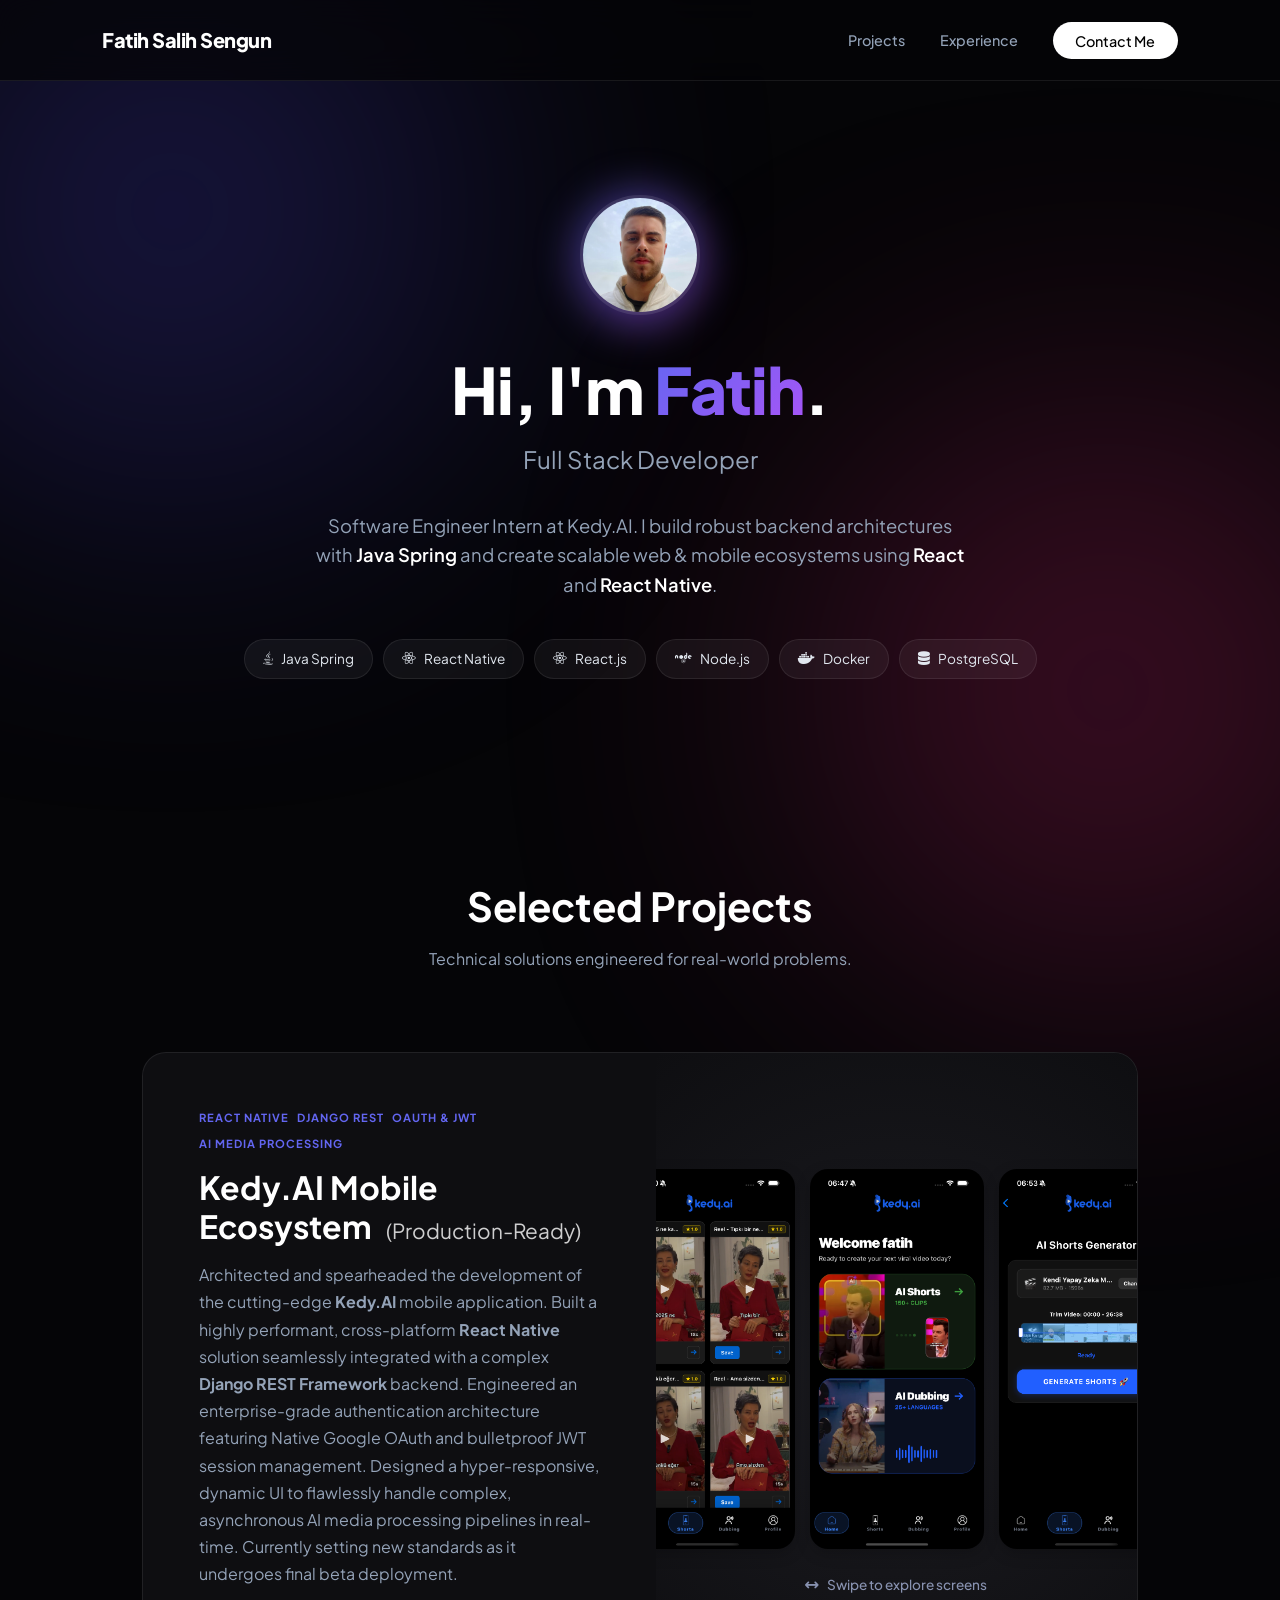
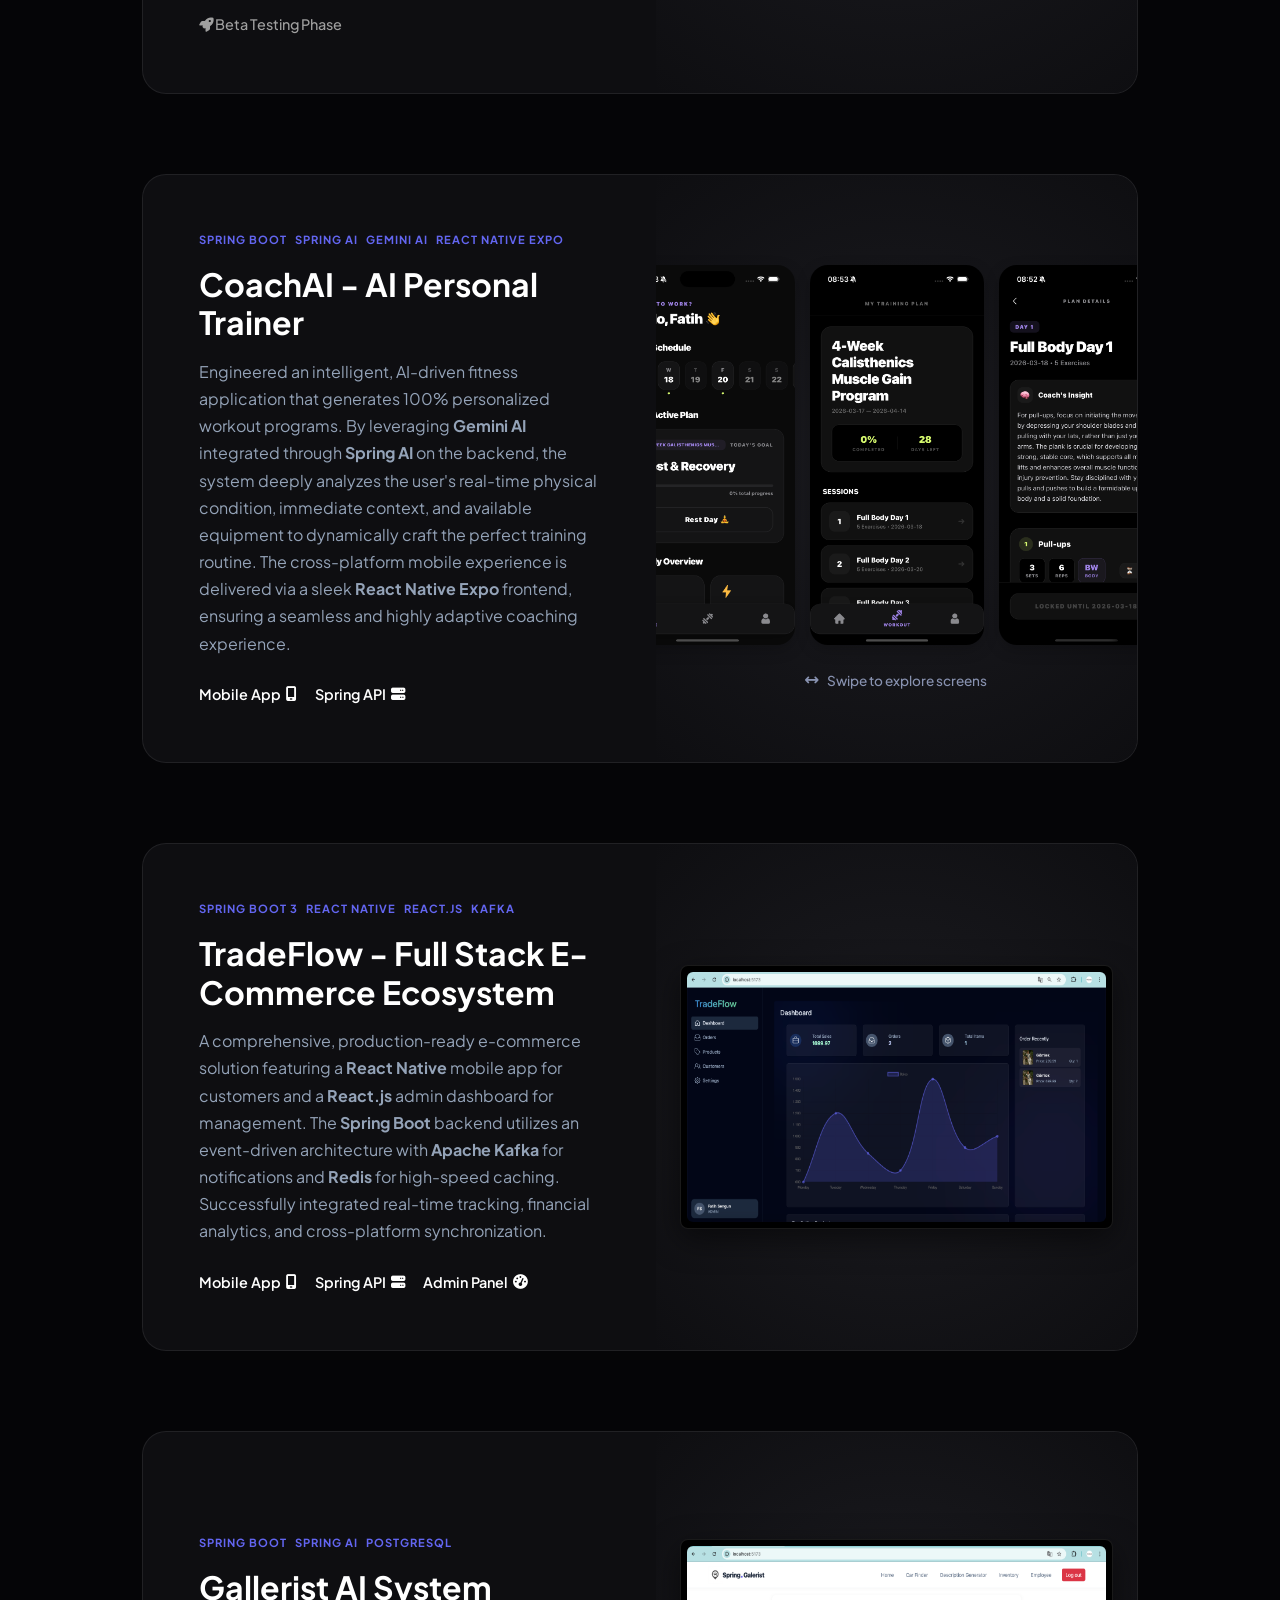
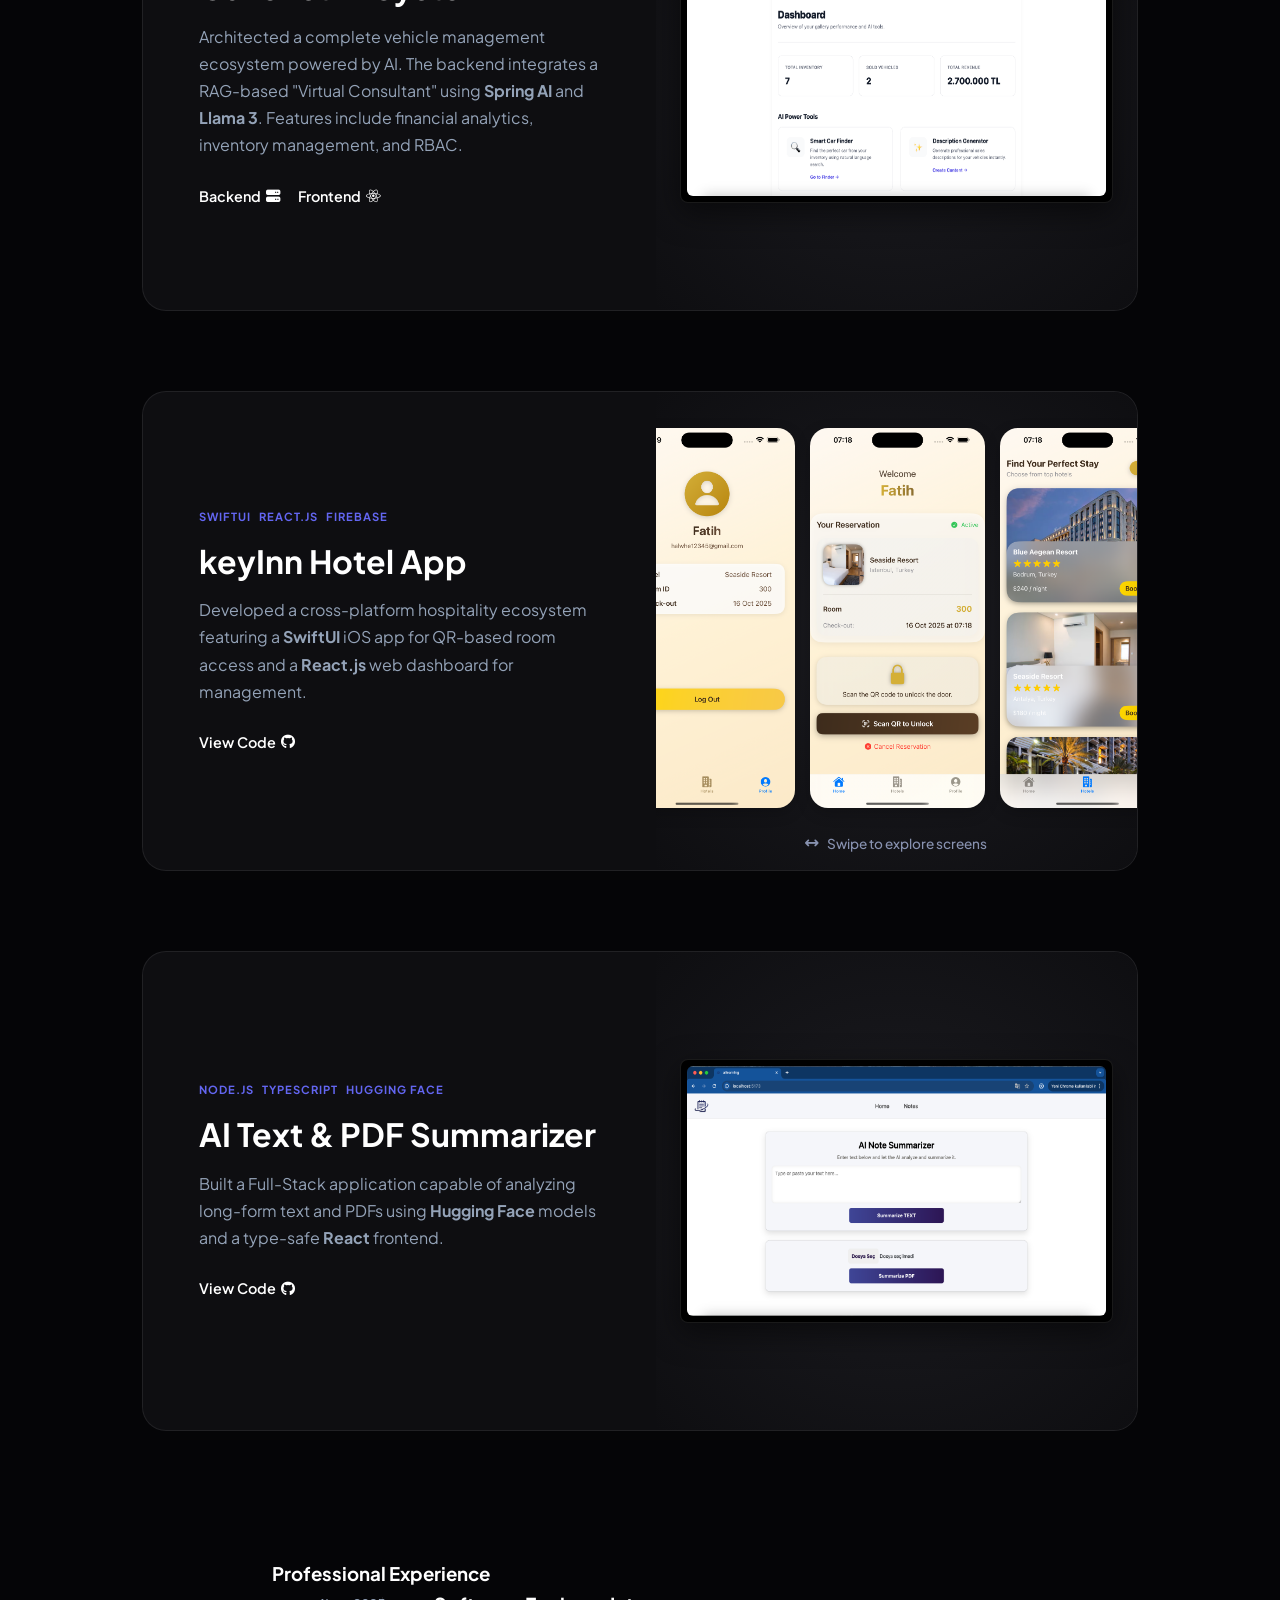
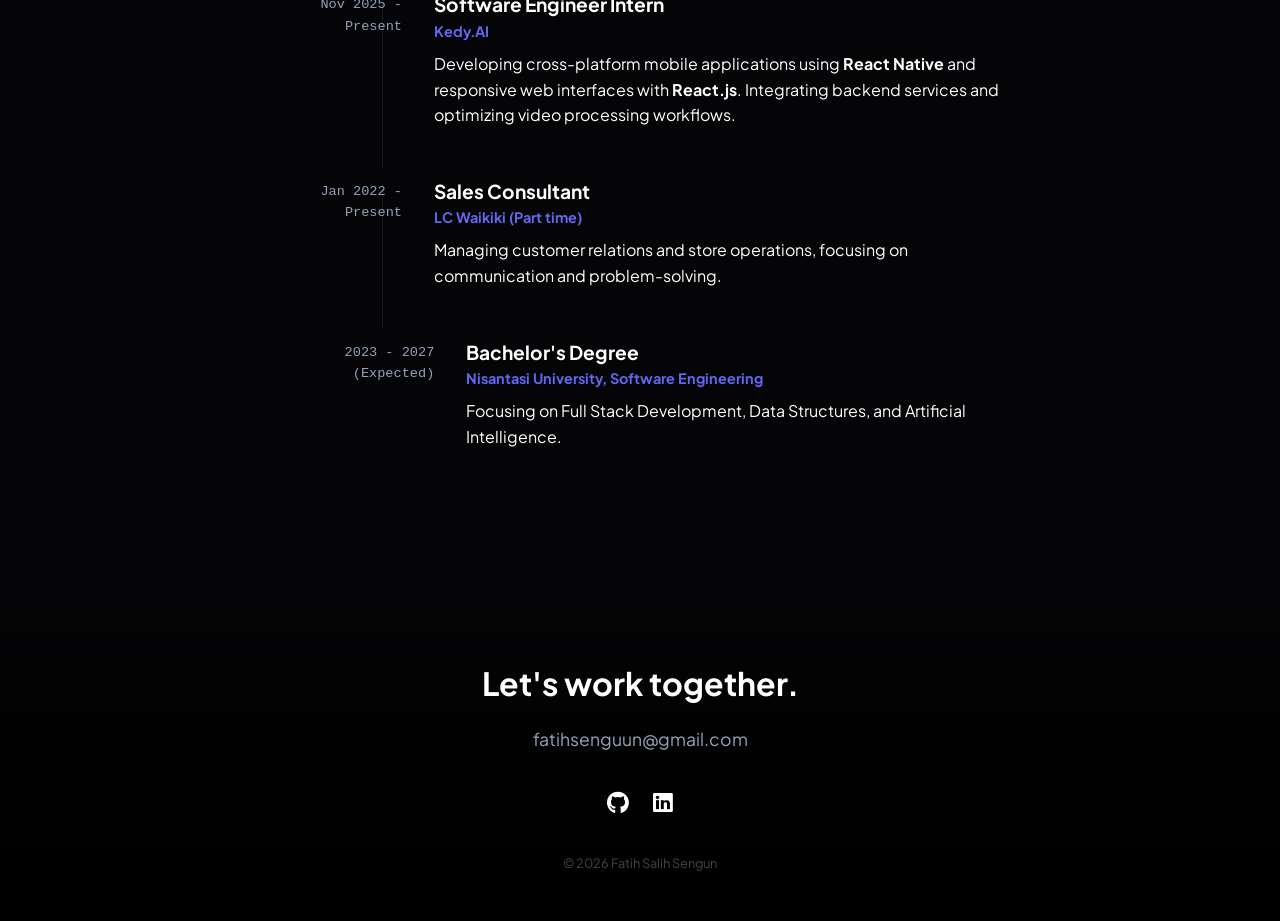
==== commit 7d1a50ba: "aboutme" ====
--- a/index.html
+++ b/index.html
@@ -12,7 +12,7 @@
     <link rel="stylesheet" href="style.css">
 
     <style>
-        /* style.css'ten gelen tüm animasyon ve perspektifleri zorla kapat */
+
         .project-card, .project-card:hover, .project-card.active,
         .mockup-laptop, .mockup-laptop:hover, .screen, .screen:hover, .card-visual, .card-visual:hover {
             transform: none !important;
@@ -22,11 +22,11 @@
             cursor: default !important;
         }
 
-        /* Kart tıklamalarını pasif yapıp sadece butonların tıklanmasını sağla */
+
         .project-card { pointer-events: none; }
         .project-card .card-content, .project-card .card-visual { pointer-events: auto; }
 
-        /* Laptop ekranlarını düz resim çerçevesine çevir */
+
         .mockup-laptop .screen {
             border-radius: 8px !important;
             border: 1px solid rgba(255, 255, 255, 0.1) !important;
@@ -34,7 +34,7 @@
             box-shadow: 0 10px 30px rgba(0, 0, 0, 0.5) !important;
         }
 
-        /* --- GALERİ CSS --- */
+
         .phone-gallery-container {
             width: 100%;
             display: flex;
@@ -70,13 +70,11 @@
             transition: opacity 0.3s ease, transform 0.3s ease;
             scroll-snap-align: center;
             cursor: pointer;
-            opacity: 0.6;
-            transform: scale(0.9) !important; 
+            opacity: 1 !important; 
+            transform: none !important; 
         }
         
         .gallery-image.active {
-            opacity: 1;
-            transform: scale(1.05) !important; 
             z-index: 10;
         }
 
@@ -172,7 +170,7 @@
                         <div class="phone-gallery">
                             <img src="./assets/login1.png" alt="Login Screen" class="gallery-image">
                             <img src="./assets/shorts.png" alt="Shorts Screen" class="gallery-image">
-                            <img src="./assets/dashboard 1.png" alt="Dashboard Screen" class="gallery-image active">
+                            <img src="./assets/dashboard 1.png" alt="Dashboard Screen" class="gallery-image">
                             <img src="./assets/uplaod.png" alt="Upload Screen" class="gallery-image">
                             <img src="./assets/profile 1.png" alt="Profile Screen" class="gallery-image">
                         </div>
@@ -182,8 +180,41 @@
                     </div>
                 </div>
             </div>
-            
-           <div class="project-card">
+
+            <div class="project-card mobile-project">
+                <div class="card-content">
+                    <div class="tags">
+                        <span>Spring Boot</span>
+                        <span>Spring AI</span>
+                        <span>Gemini AI</span>
+                        <span>React Native Expo</span>
+                    </div>
+                    <h4>CoachAI - AI Personal Trainer</h4>
+                    <p>
+                        Engineered an intelligent, AI-driven fitness application that generates 100% personalized workout programs. By leveraging <strong>Gemini AI</strong> integrated through <strong>Spring AI</strong> on the backend, the system deeply analyzes the user's real-time physical condition, immediate context, and available equipment to dynamically craft the perfect training routine. The cross-platform mobile experience is delivered via a sleek <strong>React Native Expo</strong> frontend, ensuring a seamless and highly adaptive coaching experience.
+                    </p>
+                    <div class="links">
+                           <a href="https://github.com/fatihsenguun/reactnativecoachai" target="_blank">Mobile App <i class="fa-solid fa-mobile-screen"></i></a>
+                        <a href="https://github.com/fatihsenguun/springbootcoachai" target="_blank">Spring API <i class="fa-solid fa-server"></i></a>
+                    </div>
+                </div>
+                
+                <div class="card-visual phone-gallery-container">
+                    <div class="phone-gallery-wrapper">
+                        <div class="phone-gallery">
+                            <img src="./assets/login2.png" alt="Login Screen" class="gallery-image">
+                            <img src="./assets/dash2.png" alt="Dashboard Screen" class="gallery-image">
+                            <img src="./assets/plan.png" alt="Workout Plan Screen" class="gallery-image">
+                            <img src="./assets/workout.png" alt="Workout Screen" class="gallery-image">
+                            <img src="./assets/generate.png" alt="Generate Screen" class="gallery-image">
+                        </div>
+                    </div>
+                    <div class="swipe-hint">
+                        <i class="fa-solid fa-arrows-left-right"></i> Swipe to explore screens
+                    </div>
+                </div>
+            </div>
+            <div class="project-card">
                 <div class="card-content">
                     <div class="tags">
                         <span>Spring Boot 3</span>
@@ -260,7 +291,7 @@
                         <div class="phone-gallery">
                             <img src="./assets/login.png" alt="Login Screen" class="gallery-image">
                             <img src="./assets/profilep.png" alt="Profile Screen" class="gallery-image">
-                            <img src="./assets/home-1.png" alt="Home Screen" class="gallery-image active">
+                            <img src="./assets/home-1.png" alt="Home Screen" class="gallery-image">
                             <img src="./assets/selectHotels.png" alt="Hotels Screen" class="gallery-image">
                             <img src="./assets/bookNow.png" alt="Booking Screen" class="gallery-image">
                         </div>
@@ -346,34 +377,30 @@
     </footer>
 
     <script>
-        // Sayfa yenilendiğinde en üste kaymayı zorla
         if (history.scrollRestoration) history.scrollRestoration = 'manual';
         
         window.addEventListener('load', () => {
-            // Yüklendiği an en tepede başla
             window.scrollTo(0, 0);
 
-            // Dikey ekseni bozmadan sadece yatay galeriyi ortala
-            const activeImages = document.querySelectorAll('.gallery-image.active');
-            activeImages.forEach(img => {
-                const gallery = img.closest('.phone-gallery');
-                const centerPosition = img.offsetLeft - (gallery.offsetWidth / 2) + (img.offsetWidth / 2);
-                gallery.scrollLeft = centerPosition;
+
+            const galleries = document.querySelectorAll('.phone-gallery');
+            galleries.forEach(gallery => {
+                const images = gallery.querySelectorAll('.gallery-image');
+                if(images.length > 2) {
+
+                    const centerImg = images[2]; 
+                    const centerPosition = centerImg.offsetLeft - (gallery.offsetWidth / 2) + (centerImg.offsetWidth / 2);
+                    gallery.scrollLeft = centerPosition;
+                }
             });
         });
 
+
         const galleryImages = document.querySelectorAll('.gallery-image');
-        
         galleryImages.forEach(img => {
             img.addEventListener('click', (e) => {
                 e.stopPropagation();
-                
                 const gallery = img.closest('.phone-gallery');
-                gallery.querySelectorAll('.gallery-image').forEach(p => p.classList.remove('active'));
-                
-                img.classList.add('active');
-                
-                // Tıklandığında sayfayı aşağı/yukarı sarsmadan sadece yatayda merkeze al
                 const centerPosition = img.offsetLeft - (gallery.offsetWidth / 2) + (img.offsetWidth / 2);
                 gallery.scrollTo({ left: centerPosition, behavior: 'smooth' });
             });
--- a/style.css
+++ b/style.css
@@ -71,7 +71,6 @@
     padding: 8px 18px; border-radius: 100px; font-size: 0.85rem;
     display: flex; gap: 8px; align-items: center; color: #e2e8f0; transition: 0.3s;
 }
-.tech-pill:hover { border-color: var(--accent); background: rgba(99, 102, 241, 0.1); }
 
 .projects-section { padding: 4rem 8%; max-width: 1200px; margin: 0 auto; }
 .section-title { margin-bottom: 5rem; text-align: center; }
@@ -93,12 +92,6 @@
     display: flex; 
     flex-direction: row;
     min-height: 480px; 
-    transition: transform 0.4s ease, border-color 0.4s ease;
-}
-
-.project-card:hover, .project-card.active {
-    border-color: rgba(99, 102, 241, 0.4);
-    transform: translateY(-5px);
 }
 
 .card-content {
@@ -122,7 +115,6 @@
     flex: 1.2;
     background: radial-gradient(circle at center, #1c1c21 0%, #0e0e11 100%);
     display: flex; align-items: center; justify-content: center;
-    perspective: 1200px;
     overflow: hidden; 
     position: relative;
 }
@@ -130,126 +122,77 @@
 .mockup-laptop {
     width: 90%;
     max-width: 480px;
-    transform-style: preserve-3d;
-    transform: rotateX(10deg) rotateY(-15deg) rotateZ(2deg);
-    transition: all 0.6s cubic-bezier(0.23, 1, 0.32, 1);
-}
-
-.project-card:hover .mockup-laptop, .project-card.active .mockup-laptop {
-    transform: rotateX(0deg) rotateY(0deg) scale(1.02);
 }
 
 .mockup-laptop .screen {
-    background: #000; border-radius: 12px 12px 0 0;
-    padding: 6px 6px 0 6px; border: 1px solid #333; position: relative;
-}
+    background: #000; border-radius: 12px;
+    padding: 6px; border: 1px solid #333; position: relative;
+    box-shadow: 0 10px 30px rgba(0, 0, 0, 0.5);
+    overflow: hidden;
+}
+
 .mockup-laptop .screen-content {
-    height: 250px; background: #111; border-radius: 6px 6px 0 0;
+    height: 250px; background: #111; border-radius: 6px;
     position: relative; overflow: hidden;
     background-size: 100% 100% !important;
     background-position: center center !important;
-    filter: brightness(0.8) blur(0.5px);
-    transition: 0.6s;
-}
-
-.project-card:hover .screen-content, .project-card.active .screen-content { 
-    filter: brightness(1.1) blur(0); 
-}
-
-.mockup-laptop .base {
-    height: 14px; background: #1a1a1a; border-radius: 0 0 12px 12px; margin-top: -1px;
-    border-top: 1px solid #333; position: relative;
-    box-shadow: 0 25px 50px rgba(0,0,0,0.6);
-}
-.mockup-laptop .base::before {
-    content: ''; position: absolute; top: 0; left: 50%; transform: translateX(-50%);
-    width: 35%; height: 6px; background: #2a2a2a; border-radius: 0 0 4px 4px;
-}
-
-.phone-visual {
+}
+
+/* --- YENİ TELEFON GALERİSİ CSS (Hover'sız ve Net) --- */
+.phone-gallery-container {
+    width: 100%;
+    display: flex;
+    flex-direction: column;
+    align-items: center;
+}
+
+.phone-gallery-wrapper {
+    width: 100%;
+    overflow: hidden;
+    display: flex;
+    align-items: center;
+}
+
+.phone-gallery {
+    display: flex;
+    gap: 15px;
+    overflow-x: auto;
+    padding: 20px 10px;
+    scroll-snap-type: x mandatory;
+    -ms-overflow-style: none;  
+    scrollbar-width: none;  
+    width: 100%;
+}
+
+.phone-gallery::-webkit-scrollbar { display: none; }
+
+.gallery-image {
+    height: 380px; 
+    border-radius: 18px;
+    object-fit: contain;
+    box-shadow: 0 5px 15px rgba(0,0,0,0.2);
+    scroll-snap-align: center;
+    cursor: pointer;
+    opacity: 1; 
+    transform: none; 
+}
+
+.swipe-hint {
     display: flex;
     align-items: center;
     justify-content: center;
-    padding: 3rem 0;
-    overflow: visible;
-}
-
-.phone-group {
-    display: flex;
-    justify-content: center;
-    align-items: center;
-    gap: 0;
-    position: relative;
-    width: 100%;
-}
-
-.mockup-phone-mini {
-    width: 100px;
-    height: 200px;
-    background: #000;
-    border-radius: 18px;
-    border: 3px solid #333;
-    position: relative;
-    box-shadow: 0 15px 35px rgba(0,0,0,0.5);
-    transition: all 0.4s cubic-bezier(0.25, 0.8, 0.25, 1);
-    flex-shrink: 0;
-    cursor: pointer;
-}
-
-.mockup-phone-mini:nth-child(1) {
-    transform: perspective(800px) rotateY(25deg) scale(0.9);
-    z-index: 1;
-    margin-right: -30px;
-}
-
-.mockup-phone-mini:nth-child(2) {
-    transform: perspective(800px) rotateY(15deg) scale(0.95) translateY(-10px);
-    z-index: 2;
-    margin-right: -30px;
-}
-
-.mockup-phone-mini:nth-child(3) {
-    transform: perspective(800px) rotateY(0deg) scale(1) translateY(-20px);
-    z-index: 3;
-    margin-right: -30px;
-    margin-left: -30px;
-    box-shadow: 0 20px 40px rgba(0,0,0,0.6);
-}
-
-.mockup-phone-mini:nth-child(4) {
-    transform: perspective(800px) rotateY(-15deg) scale(0.95) translateY(-10px);
-    z-index: 2;
-    margin-left: -30px;
-}
-
-.mockup-phone-mini:nth-child(5) {
-    transform: perspective(800px) rotateY(-25deg) scale(0.9);
-    z-index: 1;
-    margin-left: -30px;
-}
-
-/* HEM HOVER HEM ACTIVE SINIFI İÇİN KURAL */
-.mockup-phone-mini:hover, 
-.mockup-phone-mini.active {
-    transform: perspective(800px) rotateY(0deg) scale(1.15) translateY(0) !important;
-    z-index: 100 !important;
-    box-shadow: 0 30px 60px rgba(99, 102, 241, 0.3);
-    border-color: #555;
-    margin-right: 15px; 
-    margin-left: 15px;
-}
-
-.mockup-phone-mini .phone-screen {
-    width: 100%; height: 100%; border-radius: 14px; overflow: hidden; background: #111;
-    background-size: cover !important; background-position: center !important;
-    filter: brightness(0.6);
-    transition: 0.4s;
-}
-
-/* EKRAN PARLAKLIĞI İÇİN DE HEM HOVER HEM ACTIVE */
-.mockup-phone-mini:hover .phone-screen,
-.mockup-phone-mini.active .phone-screen { 
-    filter: brightness(1.1); 
+    gap: 8px;
+    color: #8892b0;
+    font-size: 0.85rem;
+    font-weight: 500;
+    margin-top: 5px;
+    animation: pulseHint 2s infinite;
+}
+
+@keyframes pulseHint {
+    0% { opacity: 0.5; }
+    50% { opacity: 1; }
+    100% { opacity: 0.5; }
 }
 
 .experience-section { max-width: 800px; margin: 0 auto; padding: 4rem 2rem; }
@@ -288,22 +231,10 @@
     .card-content { padding: 2rem; }
     .card-visual { padding: 3rem 1rem; min-height: 300px; }
 
-    .mockup-laptop {
-        max-width: 320px; 
-        width: 100%;
-    }
-    .mockup-laptop .screen-content {
-        height: 180px;
-    }
-
-    .phone-group { transform: scale(0.7); gap: 10px; }
-    .mockup-phone-mini { width: 80px; height: 160px; }
-    
-    .mockup-phone-mini:nth-child(1), .mockup-phone-mini:nth-child(2),
-    .mockup-phone-mini:nth-child(3), .mockup-phone-mini:nth-child(4), 
-    .mockup-phone-mini:nth-child(5) {
-        margin-right: -15px; margin-left: -15px;
-    }
+    .mockup-laptop { max-width: 320px; width: 100%; }
+    .mockup-laptop .screen-content { height: 180px; }
+
+    .gallery-image { height: 320px; }
 
     .timeline-item { flex-direction: column; gap: 0.5rem; }
     .timeline-item::before { left: 0; top: 2rem; }
